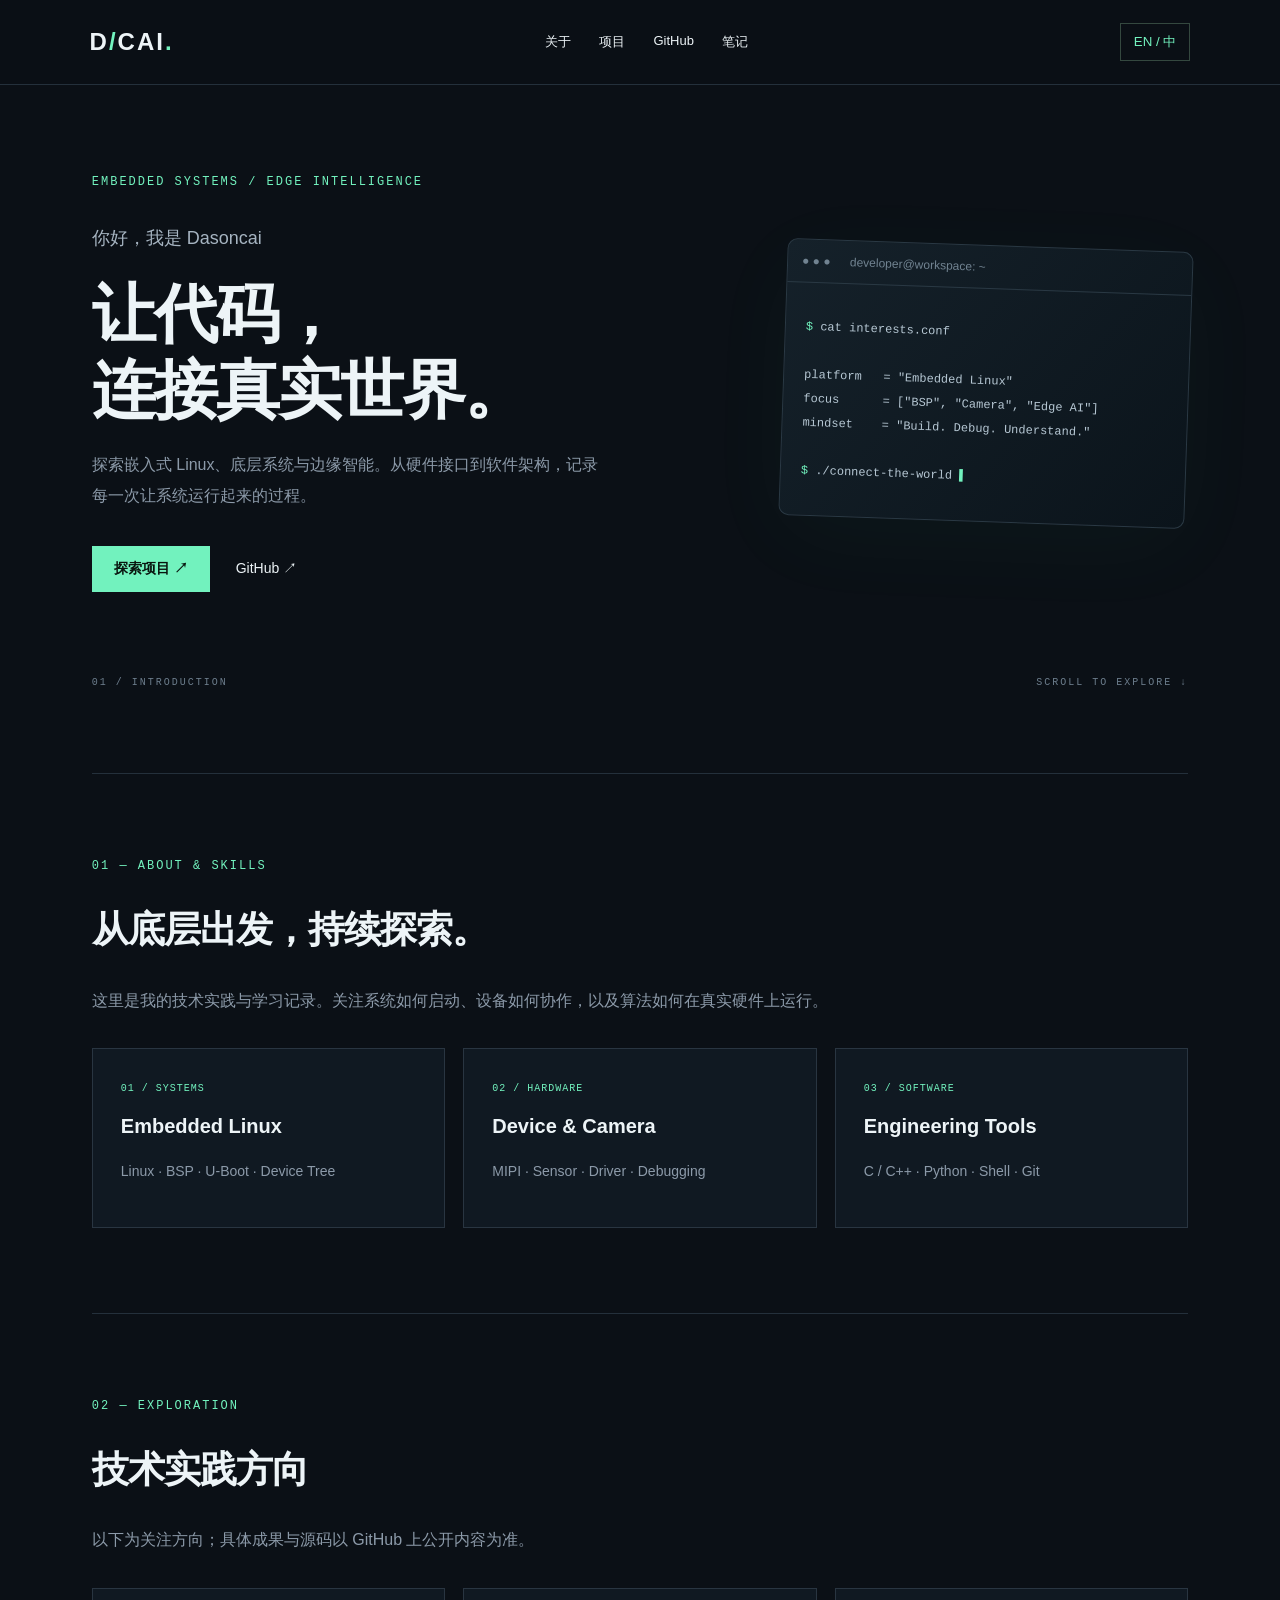
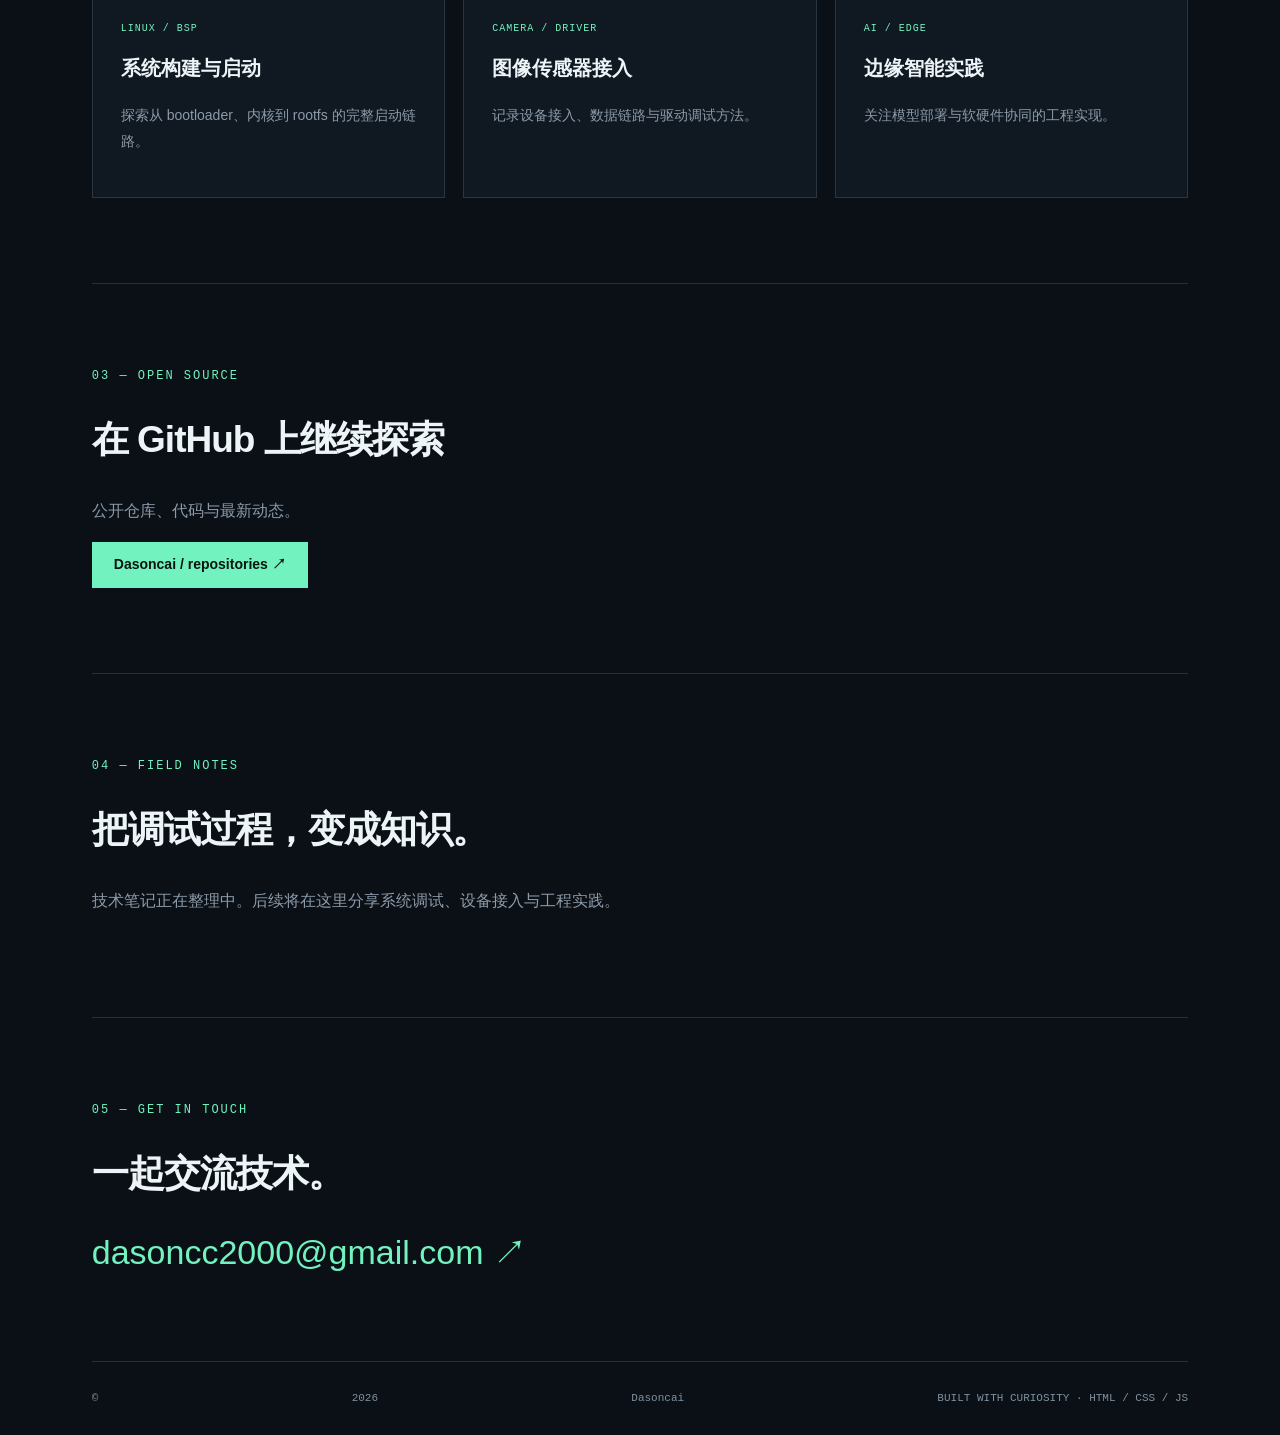
==== index.html @ 63dabaec "Build bilingual dark technical portfolio with Pages workflow" ====
<!doctype html><html lang="zh-CN"><head><meta charset="utf-8"><meta name="viewport" content="width=device-width,initial-scale=1"><meta name="description" content="Dasoncai · Embedded Linux, BSP & Edge AI"><title>Dasoncai · Engineering beyond the screen</title><link rel="stylesheet" href="style.css"></head><body><header><a class="brand" href="#">D<span>/</span>CAI<span class="dot">.</span></a><nav><a href="#about" data-zh="关于" data-en="About">关于</a><a href="#projects" data-zh="项目" data-en="Projects">项目</a><a href="#opensource">GitHub</a><a href="#blog" data-zh="笔记" data-en="Notes">笔记</a></nav><button id="language" aria-label="Switch language">EN / 中</button></header><main><section class="hero"><div class="eyebrow">EMBEDDED SYSTEMS / EDGE INTELLIGENCE</div><p class="hello" data-zh="你好，我是 Dasoncai" data-en="Hello, I’m Dasoncai">你好，我是 Dasoncai</p><h1 data-zh="让代码，<br>连接真实世界。" data-en="Building code.<br>Connecting worlds.">让代码，<br>连接真实世界。</h1><p class="lead" data-zh="探索嵌入式 Linux、底层系统与边缘智能。从硬件接口到软件架构，记录每一次让系统运行起来的过程。" data-en="Exploring embedded Linux, low-level systems and edge intelligence. Documenting the journey from hardware interfaces to working software.">探索嵌入式 Linux、底层系统与边缘智能。从硬件接口到软件架构，记录每一次让系统运行起来的过程。</p><a class="primary" href="#projects" data-zh="探索项目 ↗" data-en="Explore projects ↗">探索项目 ↗</a><a class="secondary" href="https://github.com/Dasoncai">GitHub ↗</a><div class="terminal"><div class="terminalbar">● ● ● <span>developer@workspace: ~</span></div><pre><em>$</em> cat interests.conf

platform   = "Embedded Linux"
focus      = ["BSP", "Camera", "Edge AI"]
mindset    = "Build. Debug. Understand."

<em>$</em> ./connect-the-world <b>▌</b></pre></div><div class="herofoot">01 / INTRODUCTION <span>SCROLL TO EXPLORE ↓</span></div></section><section id="about"><div class="eyebrow">01 — ABOUT & SKILLS</div><h2 data-zh="从底层出发，持续探索。" data-en="Start low-level. Keep exploring.">从底层出发，持续探索。</h2><p data-zh="这里是我的技术实践与学习记录。关注系统如何启动、设备如何协作，以及算法如何在真实硬件上运行。" data-en="A home for technical experiments and learning notes: how systems boot, how devices work together, and how algorithms run on real hardware.">这里是我的技术实践与学习记录。关注系统如何启动、设备如何协作，以及算法如何在真实硬件上运行。</p><div class="grid"><article><small>01 / SYSTEMS</small><h3>Embedded Linux</h3><p>Linux · BSP · U-Boot · Device Tree</p></article><article><small>02 / HARDWARE</small><h3>Device & Camera</h3><p>MIPI · Sensor · Driver · Debugging</p></article><article><small>03 / SOFTWARE</small><h3>Engineering Tools</h3><p>C / C++ · Python · Shell · Git</p></article></div></section><section id="projects"><div class="eyebrow">02 — EXPLORATION</div><h2 data-zh="技术实践方向" data-en="Areas of exploration">技术实践方向</h2><p data-zh="以下为关注方向；具体成果与源码以 GitHub 上公开内容为准。" data-en="These are areas of interest. Published work and source code are available on GitHub.">以下为关注方向；具体成果与源码以 GitHub 上公开内容为准。</p><div class="grid"><article><small>LINUX / BSP</small><h3 data-zh="系统构建与启动" data-en="System build & boot">系统构建与启动</h3><p data-zh="探索从 bootloader、内核到 rootfs 的完整启动链路。" data-en="Exploring the boot chain from bootloader and kernel to rootfs.">探索从 bootloader、内核到 rootfs 的完整启动链路。</p></article><article><small>CAMERA / DRIVER</small><h3 data-zh="图像传感器接入" data-en="Camera bring-up">图像传感器接入</h3><p data-zh="记录设备接入、数据链路与驱动调试方法。" data-en="Investigating device integration, data paths and driver debugging.">记录设备接入、数据链路与驱动调试方法。</p></article><article><small>AI / EDGE</small><h3 data-zh="边缘智能实践" data-en="Intelligence at the edge">边缘智能实践</h3><p data-zh="关注模型部署与软硬件协同的工程实现。" data-en="Exploring model deployment and hardware/software integration.">关注模型部署与软硬件协同的工程实现。</p></article></div></section><section id="opensource"><div class="eyebrow">03 — OPEN SOURCE</div><h2 data-zh="在 GitHub 上继续探索" data-en="Explore on GitHub">在 GitHub 上继续探索</h2><p data-zh="公开仓库、代码与最新动态。" data-en="Public repositories, code and recent activity.">公开仓库、代码与最新动态。</p><a class="primary" href="https://github.com/Dasoncai?tab=repositories">Dasoncai / repositories ↗</a></section><section id="blog"><div class="eyebrow">04 — FIELD NOTES</div><h2 data-zh="把调试过程，变成知识。" data-en="Turn debugging into knowledge.">把调试过程，变成知识。</h2><p data-zh="技术笔记正在整理中。后续将在这里分享系统调试、设备接入与工程实践。" data-en="Technical notes are being prepared. Future posts will cover system debugging, device integration and engineering practice.">技术笔记正在整理中。后续将在这里分享系统调试、设备接入与工程实践。</p></section><section id="contact"><div class="eyebrow">05 — GET IN TOUCH</div><h2 data-zh="一起交流技术。" data-en="Let’s talk engineering.">一起交流技术。</h2><a class="contact" href="mailto:dasoncc2000@gmail.com">dasoncc2000@gmail.com ↗</a></section></main><footer>© <span id="year"></span> Dasoncai <span>BUILT WITH CURIOSITY · HTML / CSS / JS</span></footer><script src="app.js"></script></body></html>
---- style.css ----
:root{color-scheme:dark;--bg:#0b1016;--muted:#8c9aa9;--accent:#72f2be}*{box-sizing:border-box}html{scroll-behavior:smooth;scroll-padding-top:95px}body{margin:0;background:var(--bg);color:#edf4f7;font-family:Inter,"Segoe UI","Microsoft YaHei",sans-serif}a{color:inherit;text-decoration:none}button,a{touch-action:manipulation}a:hover{color:var(--accent)}:focus-visible{outline:2px solid var(--accent);outline-offset:6px}header{position:sticky;top:0;z-index:2;display:flex;align-items:center;justify-content:space-between;padding:23px 7%;background:#0b1016ed;border-bottom:1px solid #24303b}.brand{font-weight:900;font-size:24px;letter-spacing:2px}.brand span{color:var(--accent)}nav{display:flex;gap:28px;font-size:13px}button{background:transparent;color:var(--accent);border:1px solid #34483f;padding:9px 13px;cursor:pointer}main{max-width:1250px;margin:auto;padding:0 6%}section{padding:85px 0;border-bottom:1px solid #24303b}.hero{position:relative;padding-top:90px}.eyebrow{font:12px monospace;letter-spacing:2px;color:var(--accent);margin-bottom:32px}.hello{color:#a6b4c1;font-size:18px}h1{font-size:clamp(42px,5vw,70px);line-height:1.18;letter-spacing:-2px;max-width:650px;margin:22px 0}p{color:var(--muted);line-height:1.9}.lead{max-width:510px;margin-bottom:35px}.primary{display:inline-block;background:var(--accent);color:#09150f;padding:14px 22px;font-size:14px;font-weight:600}.primary:hover{background:#a7ffda;color:#09150f}.secondary{margin-left:26px;font-size:14px}.terminal{position:absolute;right:0;top:160px;width:37%;border:1px solid #2a3944;border-radius:10px;background:linear-gradient(130deg,#15212a,#0b141b);box-shadow:0 20px 90px #4cdb9a0a;transform:rotate(2deg)}.terminalbar{padding:14px;color:#718391;font-size:12px;border-bottom:1px solid #2a3944}.terminalbar span{margin-left:16px}pre{padding:20px;font:12px/2 monospace;color:#b6c7d3;overflow:auto}em{color:var(--accent);font-style:normal}b{color:var(--accent)}.herofoot{display:flex;justify-content:space-between;font:10px monospace;letter-spacing:2px;color:#6d7e8d;margin-top:85px}h2{font-size:clamp(26px,3vw,37px);letter-spacing:-1px}h3{font-size:20px}.grid{display:grid;grid-template-columns:repeat(3,1fr);gap:18px;margin-top:32px}article{padding:28px;border:1px solid #293541;background:#101922;transition:transform .2s,border-color .2s}article:hover{transform:translateY(-4px);border-color:#72f2be}article small{font:10px monospace;color:var(--accent);letter-spacing:1px}article p{font-size:14px}.contact{font-size:clamp(18px,3vw,34px);color:var(--accent)}footer{max-width:1250px;margin:auto;padding:30px 6%;font:11px monospace;color:#7f919f;display:flex;justify-content:space-between}@media(max-width:1000px){.terminal{position:relative;top:auto;right:auto;width:100%;max-width:560px;margin-top:50px;transform:none}.grid{grid-template-columns:1fr}.herofoot{margin-top:40px}}@media(max-width:550px){header{padding:18px 6%;flex-wrap:wrap;gap:18px}nav{order:3;width:100%;justify-content:space-between;gap:12px}section{padding:60px 0}.hero{padding-top:50px}footer{gap:20px;flex-direction:column}.herofoot span{display:none}}@media(prefers-reduced-motion:reduce){html{scroll-behavior:auto}article{transition:none}}
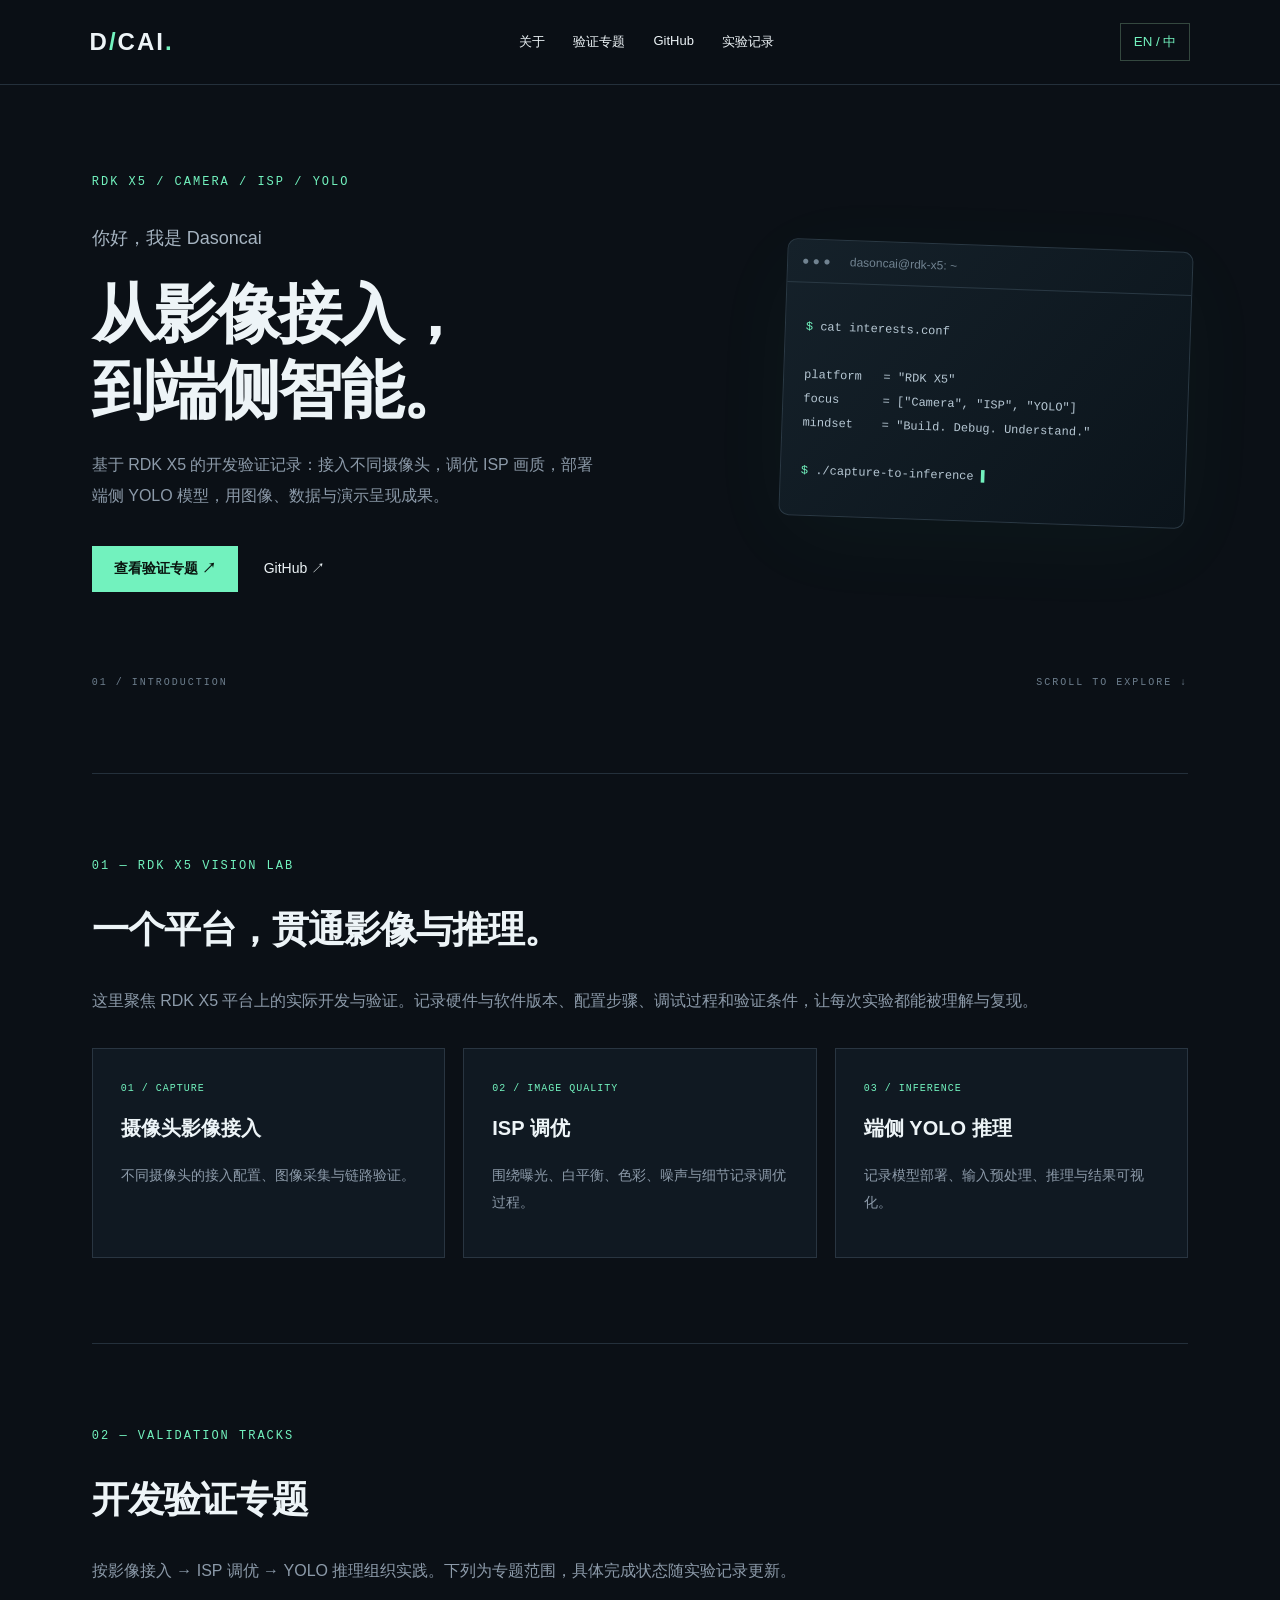
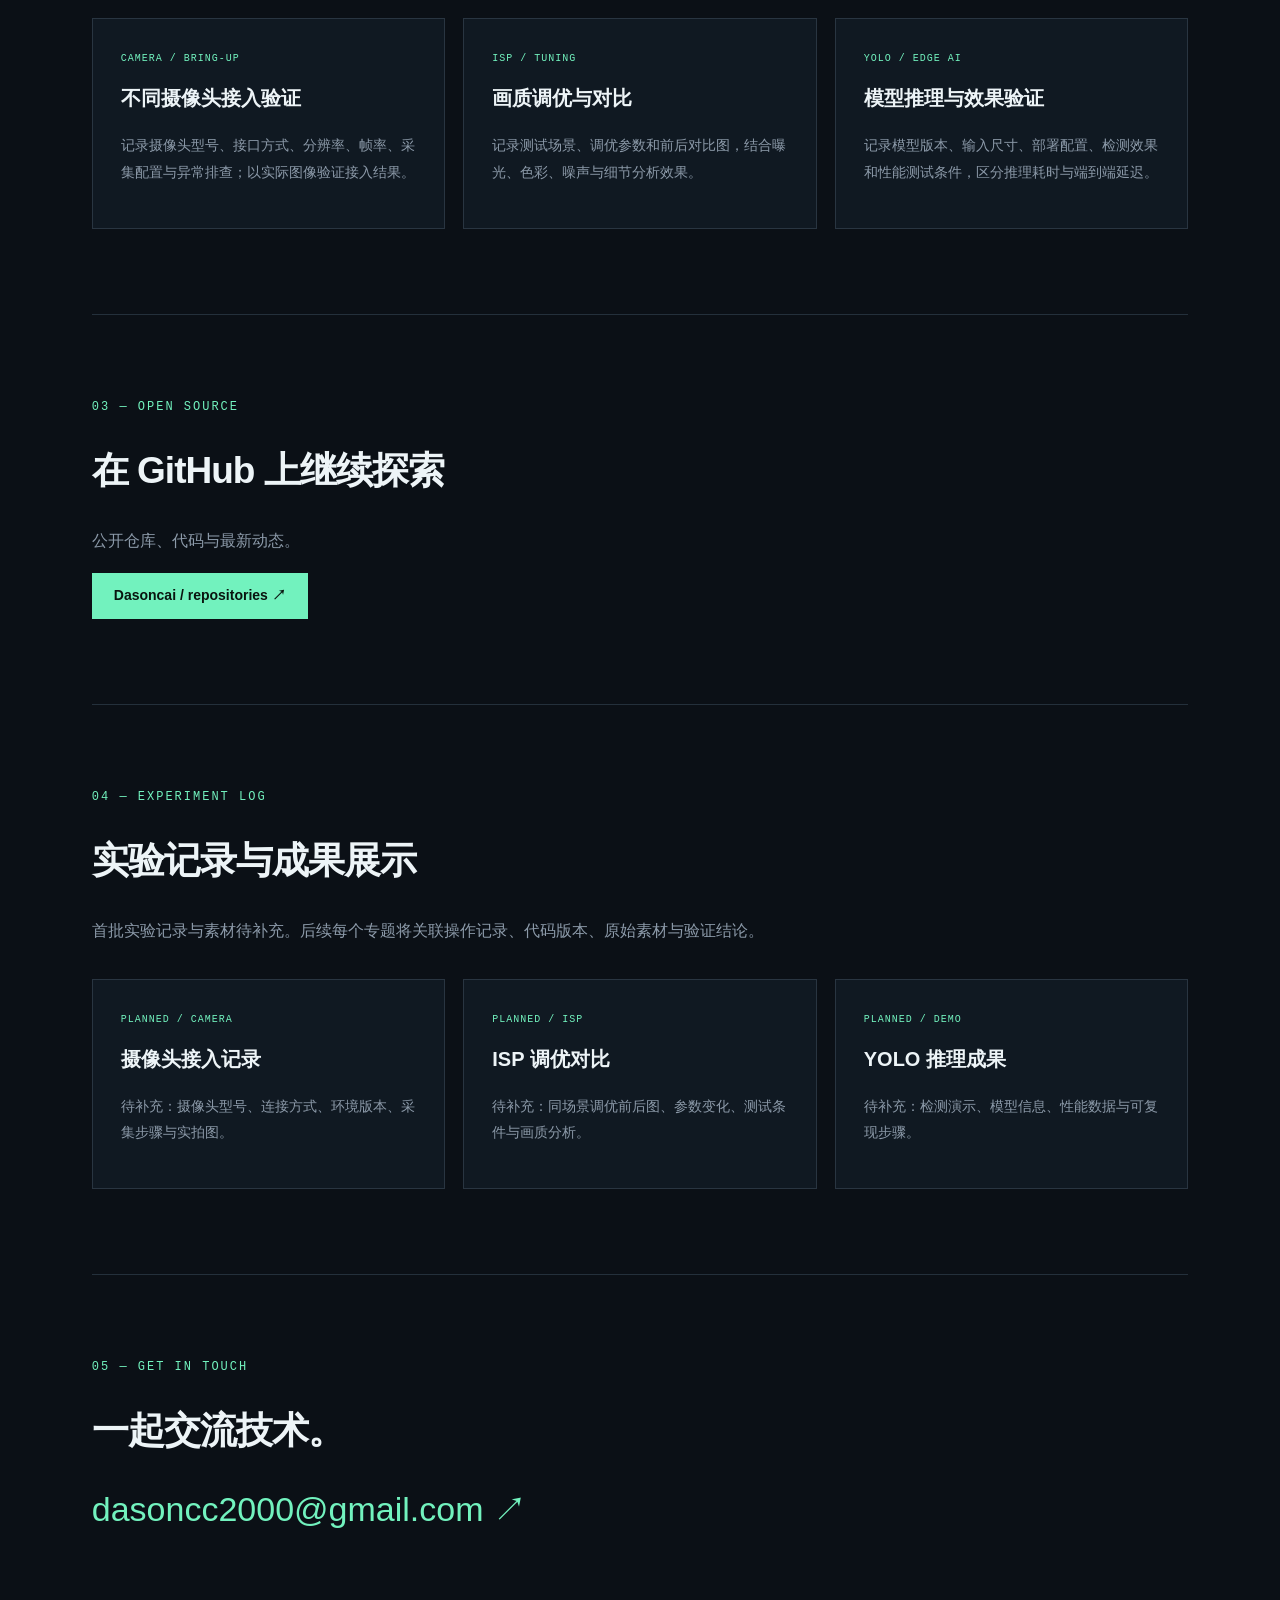
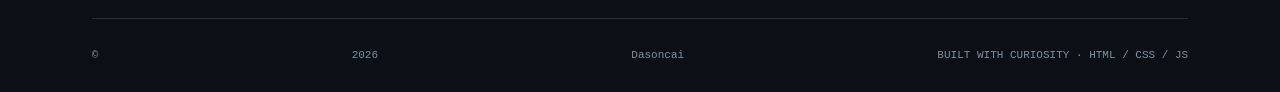
==== commit cc4af8c4: "Focus blog on RDK X5 camera ISP and YOLO validation" ====
--- a/index.html
+++ b/index.html
@@ -1,7 +1,7 @@
-<!doctype html><html lang="zh-CN"><head><meta charset="utf-8"><meta name="viewport" content="width=device-width,initial-scale=1"><meta name="description" content="Dasoncai · Embedded Linux, BSP & Edge AI"><title>Dasoncai · Engineering beyond the screen</title><link rel="stylesheet" href="style.css"></head><body><header><a class="brand" href="#">D<span>/</span>CAI<span class="dot">.</span></a><nav><a href="#about" data-zh="关于" data-en="About">关于</a><a href="#projects" data-zh="项目" data-en="Projects">项目</a><a href="#opensource">GitHub</a><a href="#blog" data-zh="笔记" data-en="Notes">笔记</a></nav><button id="language" aria-label="Switch language">EN / 中</button></header><main><section class="hero"><div class="eyebrow">EMBEDDED SYSTEMS / EDGE INTELLIGENCE</div><p class="hello" data-zh="你好，我是 Dasoncai" data-en="Hello, I’m Dasoncai">你好，我是 Dasoncai</p><h1 data-zh="让代码，<br>连接真实世界。" data-en="Building code.<br>Connecting worlds.">让代码，<br>连接真实世界。</h1><p class="lead" data-zh="探索嵌入式 Linux、底层系统与边缘智能。从硬件接口到软件架构，记录每一次让系统运行起来的过程。" data-en="Exploring embedded Linux, low-level systems and edge intelligence. Documenting the journey from hardware interfaces to working software.">探索嵌入式 Linux、底层系统与边缘智能。从硬件接口到软件架构，记录每一次让系统运行起来的过程。</p><a class="primary" href="#projects" data-zh="探索项目 ↗" data-en="Explore projects ↗">探索项目 ↗</a><a class="secondary" href="https://github.com/Dasoncai">GitHub ↗</a><div class="terminal"><div class="terminalbar">● ● ● <span>developer@workspace: ~</span></div><pre><em>$</em> cat interests.conf
+<!doctype html><html lang="zh-CN"><head><meta charset="utf-8"><meta name="viewport" content="width=device-width,initial-scale=1"><meta name="description" content="RDK X5 开发验证博客：摄像头影像接入、ISP 调优、端侧 YOLO 推理与成果展示。"><title>Dasoncai · RDK X5 Vision Lab</title><link rel="stylesheet" href="style.css"></head><body><header><a class="brand" href="#">D<span>/</span>CAI<span class="dot">.</span></a><nav><a href="#about" data-zh="关于" data-en="About">关于</a><a href="#projects" data-zh="验证专题" data-en="Validation">验证专题</a><a href="#opensource">GitHub</a><a href="#blog" data-zh="实验记录" data-en="Experiments">实验记录</a></nav><button id="language" aria-label="Switch language">EN / 中</button></header><main><section class="hero"><div class="eyebrow">RDK X5 / CAMERA / ISP / YOLO</div><p class="hello" data-zh="你好，我是 Dasoncai" data-en="Hello, I’m Dasoncai">你好，我是 Dasoncai</p><h1  data-zh="从影像接入，&lt;br&gt;到端侧智能。" data-en="From camera input&lt;br&gt;to edge intelligence.">从影像接入，<br>到端侧智能。</h1><p class="lead" data-zh="基于 RDK X5 的开发验证记录：接入不同摄像头，调优 ISP 画质，部署端侧 YOLO 模型，用图像、数据与演示呈现成果。" data-en="Development and validation on RDK X5: camera integration, ISP tuning and on-device YOLO inference, documented through images, measurements and demos.">基于 RDK X5 的开发验证记录：接入不同摄像头，调优 ISP 画质，部署端侧 YOLO 模型，用图像、数据与演示呈现成果。</p><a class="primary" href="#projects" data-zh="查看验证专题 ↗" data-en="Explore validation ↗">查看验证专题 ↗</a><a class="secondary" href="https://github.com/Dasoncai">GitHub ↗</a><div class="terminal"><div class="terminalbar">● ● ● <span>dasoncai@rdk-x5: ~</span></div><pre><em>$</em> cat interests.conf
 
-platform   = "Embedded Linux"
-focus      = ["BSP", "Camera", "Edge AI"]
+platform   = "RDK X5"
+focus      = ["Camera", "ISP", "YOLO"]
 mindset    = "Build. Debug. Understand."
 
-<em>$</em> ./connect-the-world <b>▌</b></pre></div><div class="herofoot">01 / INTRODUCTION <span>SCROLL TO EXPLORE ↓</span></div></section><section id="about"><div class="eyebrow">01 — ABOUT & SKILLS</div><h2 data-zh="从底层出发，持续探索。" data-en="Start low-level. Keep exploring.">从底层出发，持续探索。</h2><p data-zh="这里是我的技术实践与学习记录。关注系统如何启动、设备如何协作，以及算法如何在真实硬件上运行。" data-en="A home for technical experiments and learning notes: how systems boot, how devices work together, and how algorithms run on real hardware.">这里是我的技术实践与学习记录。关注系统如何启动、设备如何协作，以及算法如何在真实硬件上运行。</p><div class="grid"><article><small>01 / SYSTEMS</small><h3>Embedded Linux</h3><p>Linux · BSP · U-Boot · Device Tree</p></article><article><small>02 / HARDWARE</small><h3>Device & Camera</h3><p>MIPI · Sensor · Driver · Debugging</p></article><article><small>03 / SOFTWARE</small><h3>Engineering Tools</h3><p>C / C++ · Python · Shell · Git</p></article></div></section><section id="projects"><div class="eyebrow">02 — EXPLORATION</div><h2 data-zh="技术实践方向" data-en="Areas of exploration">技术实践方向</h2><p data-zh="以下为关注方向；具体成果与源码以 GitHub 上公开内容为准。" data-en="These are areas of interest. Published work and source code are available on GitHub.">以下为关注方向；具体成果与源码以 GitHub 上公开内容为准。</p><div class="grid"><article><small>LINUX / BSP</small><h3 data-zh="系统构建与启动" data-en="System build & boot">系统构建与启动</h3><p data-zh="探索从 bootloader、内核到 rootfs 的完整启动链路。" data-en="Exploring the boot chain from bootloader and kernel to rootfs.">探索从 bootloader、内核到 rootfs 的完整启动链路。</p></article><article><small>CAMERA / DRIVER</small><h3 data-zh="图像传感器接入" data-en="Camera bring-up">图像传感器接入</h3><p data-zh="记录设备接入、数据链路与驱动调试方法。" data-en="Investigating device integration, data paths and driver debugging.">记录设备接入、数据链路与驱动调试方法。</p></article><article><small>AI / EDGE</small><h3 data-zh="边缘智能实践" data-en="Intelligence at the edge">边缘智能实践</h3><p data-zh="关注模型部署与软硬件协同的工程实现。" data-en="Exploring model deployment and hardware/software integration.">关注模型部署与软硬件协同的工程实现。</p></article></div></section><section id="opensource"><div class="eyebrow">03 — OPEN SOURCE</div><h2 data-zh="在 GitHub 上继续探索" data-en="Explore on GitHub">在 GitHub 上继续探索</h2><p data-zh="公开仓库、代码与最新动态。" data-en="Public repositories, code and recent activity.">公开仓库、代码与最新动态。</p><a class="primary" href="https://github.com/Dasoncai?tab=repositories">Dasoncai / repositories ↗</a></section><section id="blog"><div class="eyebrow">04 — FIELD NOTES</div><h2 data-zh="把调试过程，变成知识。" data-en="Turn debugging into knowledge.">把调试过程，变成知识。</h2><p data-zh="技术笔记正在整理中。后续将在这里分享系统调试、设备接入与工程实践。" data-en="Technical notes are being prepared. Future posts will cover system debugging, device integration and engineering practice.">技术笔记正在整理中。后续将在这里分享系统调试、设备接入与工程实践。</p></section><section id="contact"><div class="eyebrow">05 — GET IN TOUCH</div><h2 data-zh="一起交流技术。" data-en="Let’s talk engineering.">一起交流技术。</h2><a class="contact" href="mailto:dasoncc2000@gmail.com">dasoncc2000@gmail.com ↗</a></section></main><footer>© <span id="year"></span> Dasoncai <span>BUILT WITH CURIOSITY · HTML / CSS / JS</span></footer><script src="app.js"></script></body></html>
+<em>$</em> ./capture-to-inference <b>▌</b></pre></div><div class="herofoot">01 / INTRODUCTION <span>SCROLL TO EXPLORE ↓</span></div></section><section id="about"><div class="eyebrow">01 — RDK X5 VISION LAB</div><h2  data-zh="一个平台，贯通影像与推理。" data-en="One platform. From vision to inference.">一个平台，贯通影像与推理。</h2><p  data-zh="这里聚焦 RDK X5 平台上的实际开发与验证。记录硬件与软件版本、配置步骤、调试过程和验证条件，让每次实验都能被理解与复现。" data-en="A technical blog focused on development and validation on RDK X5, recording hardware and software versions, configuration, debugging and test conditions for reproducible experiments.">这里聚焦 RDK X5 平台上的实际开发与验证。记录硬件与软件版本、配置步骤、调试过程和验证条件，让每次实验都能被理解与复现。</p><div class="grid"><article><small>01 / CAPTURE</small><h3  data-zh="摄像头影像接入" data-en="Camera integration">摄像头影像接入</h3><p  data-zh="不同摄像头的接入配置、图像采集与链路验证。" data-en="Camera configuration, image capture and pipeline validation.">不同摄像头的接入配置、图像采集与链路验证。</p></article><article><small>02 / IMAGE QUALITY</small><h3  data-zh="ISP 调优" data-en="ISP tuning">ISP 调优</h3><p  data-zh="围绕曝光、白平衡、色彩、噪声与细节记录调优过程。" data-en="Documenting exposure, white balance, color, noise and detail tuning.">围绕曝光、白平衡、色彩、噪声与细节记录调优过程。</p></article><article><small>03 / INFERENCE</small><h3  data-zh="端侧 YOLO 推理" data-en="On-device YOLO">端侧 YOLO 推理</h3><p  data-zh="记录模型部署、输入预处理、推理与结果可视化。" data-en="Documenting deployment, preprocessing, inference and result visualization.">记录模型部署、输入预处理、推理与结果可视化。</p></article></div></section><section id="projects"><div class="eyebrow">02 — VALIDATION TRACKS</div><h2  data-zh="开发验证专题" data-en="Development &amp; validation tracks">开发验证专题</h2><p  data-zh="按影像接入 → ISP 调优 → YOLO 推理组织实践。下列为专题范围，具体完成状态随实验记录更新。" data-en="Experiments follow camera integration, ISP tuning and YOLO inference. These are topic areas; completion status will be documented in individual experiment notes.">按影像接入 → ISP 调优 → YOLO 推理组织实践。下列为专题范围，具体完成状态随实验记录更新。</p><div class="grid"><article><small>CAMERA / BRING-UP</small><h3  data-zh="不同摄像头接入验证" data-en="Camera bring-up &amp; validation">不同摄像头接入验证</h3><p  data-zh="记录摄像头型号、接口方式、分辨率、帧率、采集配置与异常排查；以实际图像验证接入结果。" data-en="Record camera models, interfaces, resolution, frame rate, capture configuration and troubleshooting, with captured images as evidence.">记录摄像头型号、接口方式、分辨率、帧率、采集配置与异常排查；以实际图像验证接入结果。</p></article><article><small>ISP / TUNING</small><h3  data-zh="画质调优与对比" data-en="Image quality tuning">画质调优与对比</h3><p  data-zh="记录测试场景、调优参数和前后对比图，结合曝光、色彩、噪声与细节分析效果。" data-en="Record test scenes, tuning parameters and before/after images to assess exposure, color, noise and detail.">记录测试场景、调优参数和前后对比图，结合曝光、色彩、噪声与细节分析效果。</p></article><article><small>YOLO / EDGE AI</small><h3  data-zh="模型推理与效果验证" data-en="YOLO deployment &amp; evaluation">模型推理与效果验证</h3><p  data-zh="记录模型版本、输入尺寸、部署配置、检测效果和性能测试条件，区分推理耗时与端到端延迟。" data-en="Record model versions, input sizes, deployment settings, detection results and benchmark conditions; distinguish inference time from end-to-end latency.">记录模型版本、输入尺寸、部署配置、检测效果和性能测试条件，区分推理耗时与端到端延迟。</p></article></div></section><section id="opensource"><div class="eyebrow">03 — OPEN SOURCE</div><h2 data-zh="在 GitHub 上继续探索" data-en="Explore on GitHub">在 GitHub 上继续探索</h2><p data-zh="公开仓库、代码与最新动态。" data-en="Public repositories, code and recent activity.">公开仓库、代码与最新动态。</p><a class="primary" href="https://github.com/Dasoncai?tab=repositories">Dasoncai / repositories ↗</a></section><section id="blog"><div class="eyebrow">04 — EXPERIMENT LOG</div><h2  data-zh="实验记录与成果展示" data-en="Experiment notes &amp; results">实验记录与成果展示</h2><p  data-zh="首批实验记录与素材待补充。后续每个专题将关联操作记录、代码版本、原始素材与验证结论。" data-en="Initial experiment notes and media are pending. Each topic will link to procedures, code revisions, original media and validation conclusions.">首批实验记录与素材待补充。后续每个专题将关联操作记录、代码版本、原始素材与验证结论。</p><div class="grid"><article><small>PLANNED / CAMERA</small><h3  data-zh="摄像头接入记录" data-en="Camera integration notes">摄像头接入记录</h3><p  data-zh="待补充：摄像头型号、连接方式、环境版本、采集步骤与实拍图。" data-en="Pending: camera model, connection, environment versions, capture procedure and sample images.">待补充：摄像头型号、连接方式、环境版本、采集步骤与实拍图。</p></article><article><small>PLANNED / ISP</small><h3  data-zh="ISP 调优对比" data-en="ISP tuning comparisons">ISP 调优对比</h3><p  data-zh="待补充：同场景调优前后图、参数变化、测试条件与画质分析。" data-en="Pending: before/after images of the same scene, parameter changes, test conditions and image quality analysis.">待补充：同场景调优前后图、参数变化、测试条件与画质分析。</p></article><article><small>PLANNED / DEMO</small><h3  data-zh="YOLO 推理成果" data-en="YOLO inference demos">YOLO 推理成果</h3><p  data-zh="待补充：检测演示、模型信息、性能数据与可复现步骤。" data-en="Pending: detection demos, model details, performance measurements and reproduction steps.">待补充：检测演示、模型信息、性能数据与可复现步骤。</p></article></div></section><section id="contact"><div class="eyebrow">05 — GET IN TOUCH</div><h2 data-zh="一起交流技术。" data-en="Let’s talk engineering.">一起交流技术。</h2><a class="contact" href="mailto:dasoncc2000@gmail.com">dasoncc2000@gmail.com ↗</a></section></main><footer>© <span id="year"></span> Dasoncai <span>BUILT WITH CURIOSITY · HTML / CSS / JS</span></footer><script src="app.js"></script></body></html>
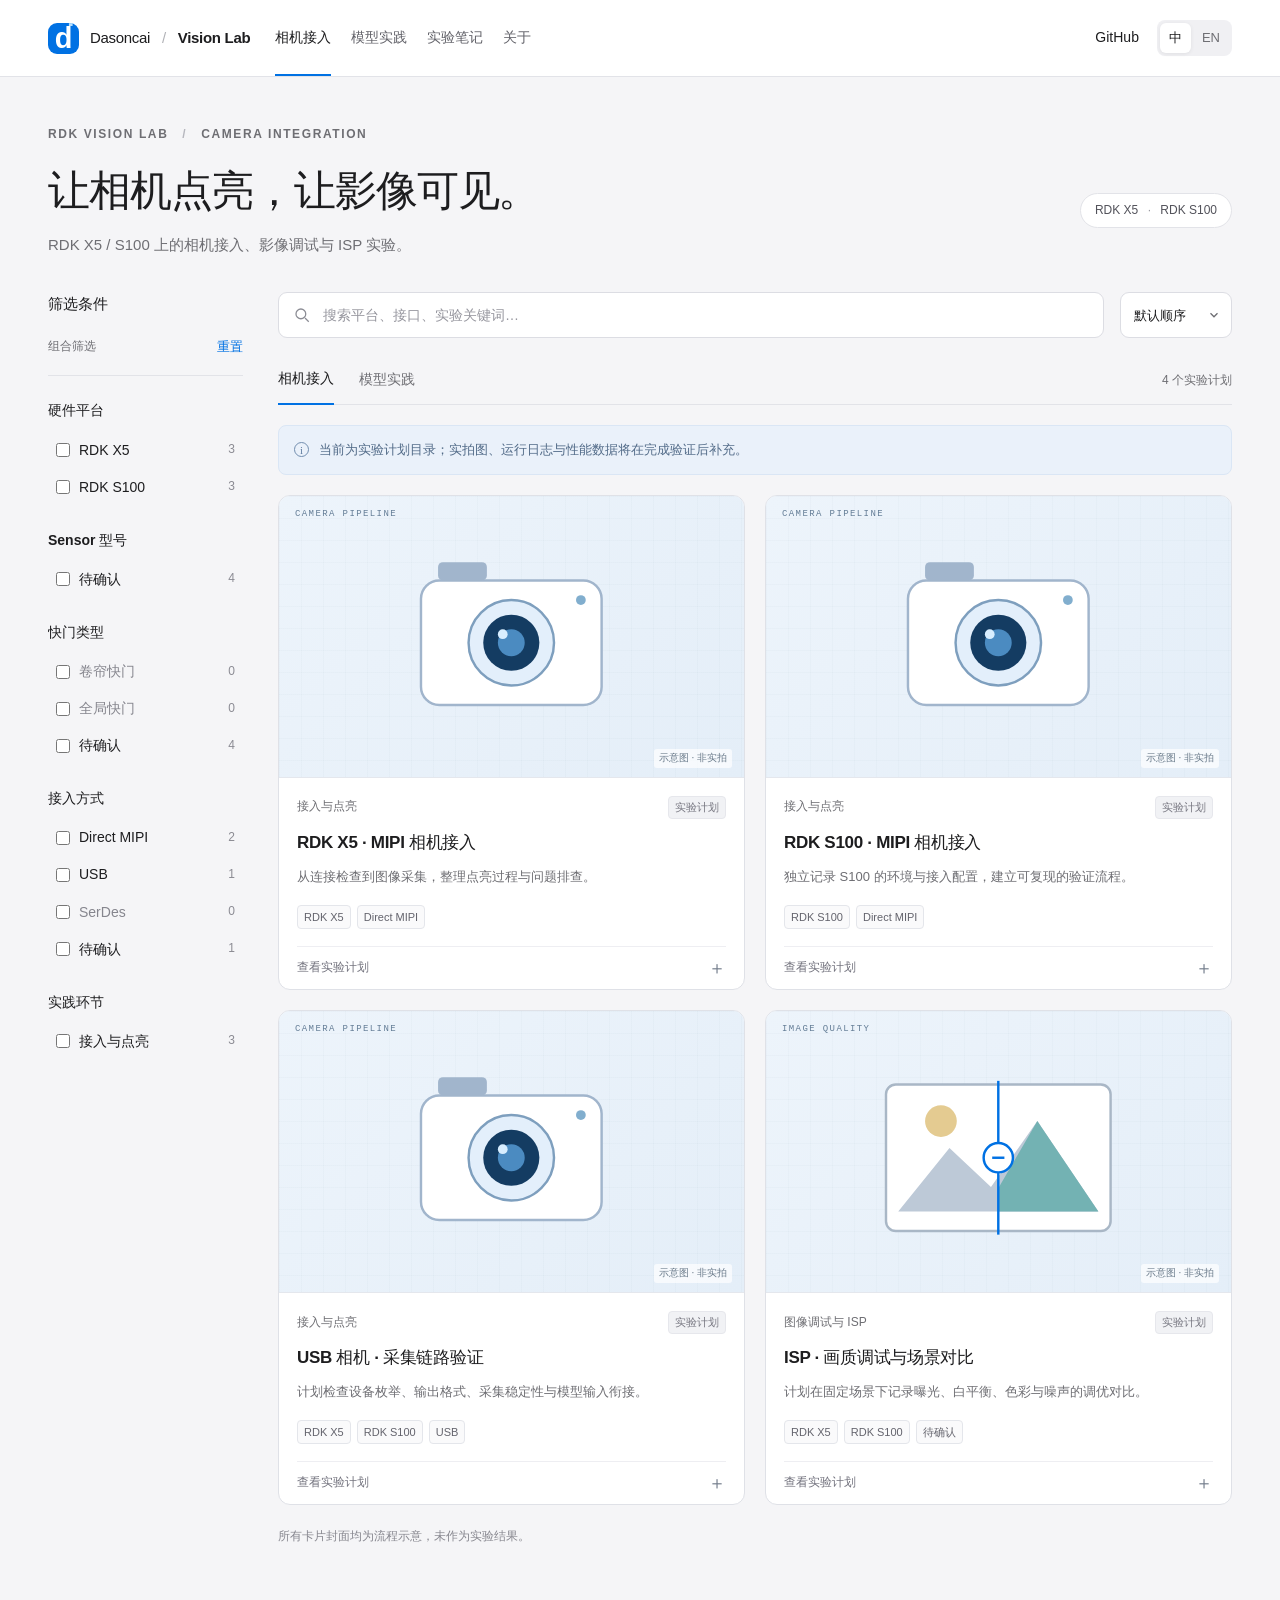
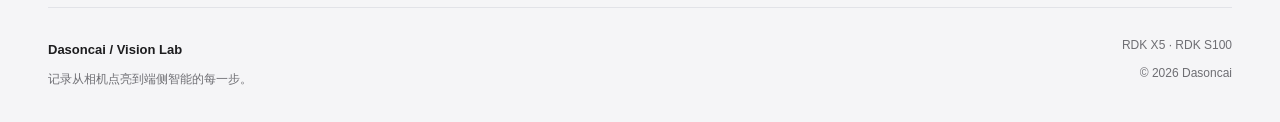
==== commit eb42a395: "Redesign RDK Vision Lab with camera and model experiment catalogs" ====
--- a/index.html
+++ b/index.html
@@ -1,7 +1,6 @@
-<!doctype html><html lang="zh-CN"><head><meta charset="utf-8"><meta name="viewport" content="width=device-width,initial-scale=1"><meta name="description" content="RDK X5 开发验证博客：摄像头影像接入、ISP 调优、端侧 YOLO 推理与成果展示。"><title>Dasoncai · RDK X5 Vision Lab</title><link rel="stylesheet" href="style.css"></head><body><header><a class="brand" href="#">D<span>/</span>CAI<span class="dot">.</span></a><nav><a href="#about" data-zh="关于" data-en="About">关于</a><a href="#projects" data-zh="验证专题" data-en="Validation">验证专题</a><a href="#opensource">GitHub</a><a href="#blog" data-zh="实验记录" data-en="Experiments">实验记录</a></nav><button id="language" aria-label="Switch language">EN / 中</button></header><main><section class="hero"><div class="eyebrow">RDK X5 / CAMERA / ISP / YOLO</div><p class="hello" data-zh="你好，我是 Dasoncai" data-en="Hello, I’m Dasoncai">你好，我是 Dasoncai</p><h1  data-zh="从影像接入，&lt;br&gt;到端侧智能。" data-en="From camera input&lt;br&gt;to edge intelligence.">从影像接入，<br>到端侧智能。</h1><p class="lead" data-zh="基于 RDK X5 的开发验证记录：接入不同摄像头，调优 ISP 画质，部署端侧 YOLO 模型，用图像、数据与演示呈现成果。" data-en="Development and validation on RDK X5: camera integration, ISP tuning and on-device YOLO inference, documented through images, measurements and demos.">基于 RDK X5 的开发验证记录：接入不同摄像头，调优 ISP 画质，部署端侧 YOLO 模型，用图像、数据与演示呈现成果。</p><a class="primary" href="#projects" data-zh="查看验证专题 ↗" data-en="Explore validation ↗">查看验证专题 ↗</a><a class="secondary" href="https://github.com/Dasoncai">GitHub ↗</a><div class="terminal"><div class="terminalbar">● ● ● <span>dasoncai@rdk-x5: ~</span></div><pre><em>$</em> cat interests.conf
-
-platform   = "RDK X5"
-focus      = ["Camera", "ISP", "YOLO"]
-mindset    = "Build. Debug. Understand."
-
-<em>$</em> ./capture-to-inference <b>▌</b></pre></div><div class="herofoot">01 / INTRODUCTION <span>SCROLL TO EXPLORE ↓</span></div></section><section id="about"><div class="eyebrow">01 — RDK X5 VISION LAB</div><h2  data-zh="一个平台，贯通影像与推理。" data-en="One platform. From vision to inference.">一个平台，贯通影像与推理。</h2><p  data-zh="这里聚焦 RDK X5 平台上的实际开发与验证。记录硬件与软件版本、配置步骤、调试过程和验证条件，让每次实验都能被理解与复现。" data-en="A technical blog focused on development and validation on RDK X5, recording hardware and software versions, configuration, debugging and test conditions for reproducible experiments.">这里聚焦 RDK X5 平台上的实际开发与验证。记录硬件与软件版本、配置步骤、调试过程和验证条件，让每次实验都能被理解与复现。</p><div class="grid"><article><small>01 / CAPTURE</small><h3  data-zh="摄像头影像接入" data-en="Camera integration">摄像头影像接入</h3><p  data-zh="不同摄像头的接入配置、图像采集与链路验证。" data-en="Camera configuration, image capture and pipeline validation.">不同摄像头的接入配置、图像采集与链路验证。</p></article><article><small>02 / IMAGE QUALITY</small><h3  data-zh="ISP 调优" data-en="ISP tuning">ISP 调优</h3><p  data-zh="围绕曝光、白平衡、色彩、噪声与细节记录调优过程。" data-en="Documenting exposure, white balance, color, noise and detail tuning.">围绕曝光、白平衡、色彩、噪声与细节记录调优过程。</p></article><article><small>03 / INFERENCE</small><h3  data-zh="端侧 YOLO 推理" data-en="On-device YOLO">端侧 YOLO 推理</h3><p  data-zh="记录模型部署、输入预处理、推理与结果可视化。" data-en="Documenting deployment, preprocessing, inference and result visualization.">记录模型部署、输入预处理、推理与结果可视化。</p></article></div></section><section id="projects"><div class="eyebrow">02 — VALIDATION TRACKS</div><h2  data-zh="开发验证专题" data-en="Development &amp; validation tracks">开发验证专题</h2><p  data-zh="按影像接入 → ISP 调优 → YOLO 推理组织实践。下列为专题范围，具体完成状态随实验记录更新。" data-en="Experiments follow camera integration, ISP tuning and YOLO inference. These are topic areas; completion status will be documented in individual experiment notes.">按影像接入 → ISP 调优 → YOLO 推理组织实践。下列为专题范围，具体完成状态随实验记录更新。</p><div class="grid"><article><small>CAMERA / BRING-UP</small><h3  data-zh="不同摄像头接入验证" data-en="Camera bring-up &amp; validation">不同摄像头接入验证</h3><p  data-zh="记录摄像头型号、接口方式、分辨率、帧率、采集配置与异常排查；以实际图像验证接入结果。" data-en="Record camera models, interfaces, resolution, frame rate, capture configuration and troubleshooting, with captured images as evidence.">记录摄像头型号、接口方式、分辨率、帧率、采集配置与异常排查；以实际图像验证接入结果。</p></article><article><small>ISP / TUNING</small><h3  data-zh="画质调优与对比" data-en="Image quality tuning">画质调优与对比</h3><p  data-zh="记录测试场景、调优参数和前后对比图，结合曝光、色彩、噪声与细节分析效果。" data-en="Record test scenes, tuning parameters and before/after images to assess exposure, color, noise and detail.">记录测试场景、调优参数和前后对比图，结合曝光、色彩、噪声与细节分析效果。</p></article><article><small>YOLO / EDGE AI</small><h3  data-zh="模型推理与效果验证" data-en="YOLO deployment &amp; evaluation">模型推理与效果验证</h3><p  data-zh="记录模型版本、输入尺寸、部署配置、检测效果和性能测试条件，区分推理耗时与端到端延迟。" data-en="Record model versions, input sizes, deployment settings, detection results and benchmark conditions; distinguish inference time from end-to-end latency.">记录模型版本、输入尺寸、部署配置、检测效果和性能测试条件，区分推理耗时与端到端延迟。</p></article></div></section><section id="opensource"><div class="eyebrow">03 — OPEN SOURCE</div><h2 data-zh="在 GitHub 上继续探索" data-en="Explore on GitHub">在 GitHub 上继续探索</h2><p data-zh="公开仓库、代码与最新动态。" data-en="Public repositories, code and recent activity.">公开仓库、代码与最新动态。</p><a class="primary" href="https://github.com/Dasoncai?tab=repositories">Dasoncai / repositories ↗</a></section><section id="blog"><div class="eyebrow">04 — EXPERIMENT LOG</div><h2  data-zh="实验记录与成果展示" data-en="Experiment notes &amp; results">实验记录与成果展示</h2><p  data-zh="首批实验记录与素材待补充。后续每个专题将关联操作记录、代码版本、原始素材与验证结论。" data-en="Initial experiment notes and media are pending. Each topic will link to procedures, code revisions, original media and validation conclusions.">首批实验记录与素材待补充。后续每个专题将关联操作记录、代码版本、原始素材与验证结论。</p><div class="grid"><article><small>PLANNED / CAMERA</small><h3  data-zh="摄像头接入记录" data-en="Camera integration notes">摄像头接入记录</h3><p  data-zh="待补充：摄像头型号、连接方式、环境版本、采集步骤与实拍图。" data-en="Pending: camera model, connection, environment versions, capture procedure and sample images.">待补充：摄像头型号、连接方式、环境版本、采集步骤与实拍图。</p></article><article><small>PLANNED / ISP</small><h3  data-zh="ISP 调优对比" data-en="ISP tuning comparisons">ISP 调优对比</h3><p  data-zh="待补充：同场景调优前后图、参数变化、测试条件与画质分析。" data-en="Pending: before/after images of the same scene, parameter changes, test conditions and image quality analysis.">待补充：同场景调优前后图、参数变化、测试条件与画质分析。</p></article><article><small>PLANNED / DEMO</small><h3  data-zh="YOLO 推理成果" data-en="YOLO inference demos">YOLO 推理成果</h3><p  data-zh="待补充：检测演示、模型信息、性能数据与可复现步骤。" data-en="Pending: detection demos, model details, performance measurements and reproduction steps.">待补充：检测演示、模型信息、性能数据与可复现步骤。</p></article></div></section><section id="contact"><div class="eyebrow">05 — GET IN TOUCH</div><h2 data-zh="一起交流技术。" data-en="Let’s talk engineering.">一起交流技术。</h2><a class="contact" href="mailto:dasoncc2000@gmail.com">dasoncc2000@gmail.com ↗</a></section></main><footer>© <span id="year"></span> Dasoncai <span>BUILT WITH CURIOSITY · HTML / CSS / JS</span></footer><script src="app.js"></script></body></html>
+<!doctype html>
+<html lang="zh-CN"><head><meta charset="utf-8"><meta name="viewport" content="width=device-width,initial-scale=1"><meta name="description" content="Dasoncai RDK Vision Lab：RDK X5 与 RDK S100 相机接入、影像调试、ISP 调优、模型训练与端侧推理实践。"><meta name="theme-color" content="#f5f5f7"><title>RDK Vision Lab · Dasoncai</title><link rel="icon" href="favicon.svg" type="image/svg+xml"><link rel="stylesheet" href="style.css"></head>
+<body><a class="skip" href="#main" data-zh="跳到正文" data-en="Skip to content">跳到正文</a>
+<header class="header"><div class="header-inner"><a class="brand" href="./"><span class="brand-icon" aria-hidden="true">d<span>˙</span></span><span>Dasoncai <span class="brand-divider">/</span> <strong>Vision Lab</strong></span></a><nav aria-label="主导航" data-nav><a href="./#camera" data-view="camera" data-zh="相机接入" data-en="Cameras">相机接入</a><a href="./#models" data-view="models" data-zh="模型实践" data-en="Models">模型实践</a><a href="./#notes" data-view="notes" data-zh="实验笔记" data-en="Notes">实验笔记</a><a href="./#about" data-view="about" data-zh="关于" data-en="About">关于</a></nav><div class="header-actions"><a class="github" href="https://github.com/Dasoncai">GitHub</a><div class="language" role="group" aria-label="Language"><button type="button" data-language="zh" aria-pressed="true">中</button><button type="button" data-language="en" aria-pressed="false">EN</button></div></div></div></header>
+<main id="main" tabindex="-1"><div id="app"></div><noscript><section class="empty"><h1>RDK Vision Lab</h1><p>请启用 JavaScript 查看实验目录与筛选。 Enable JavaScript to browse the experiments.</p><a href="https://github.com/Dasoncai/dasoncai">GitHub</a></section></noscript></main>
+<footer><div><a class="footer-brand" href="./">Dasoncai / Vision Lab</a><p data-zh="记录从相机点亮到端侧智能的每一步。" data-en="Documenting the path from camera bring-up to edge intelligence.">记录从相机点亮到端侧智能的每一步。</p></div><div class="footer-right"><span>RDK X5 · RDK S100</span><span>© <span id="year"></span> Dasoncai</span></div></footer><script type="module" src="app.js"></script></body></html>
--- a/style.css
+++ b/style.css
@@ -1 +1,6 @@
-:root{color-scheme:dark;--bg:#0b1016;--muted:#8c9aa9;--accent:#72f2be}*{box-sizing:border-box}html{scroll-behavior:smooth;scroll-padding-top:95px}body{margin:0;background:var(--bg);color:#edf4f7;font-family:Inter,"Segoe UI","Microsoft YaHei",sans-serif}a{color:inherit;text-decoration:none}button,a{touch-action:manipulation}a:hover{color:var(--accent)}:focus-visible{outline:2px solid var(--accent);outline-offset:6px}header{position:sticky;top:0;z-index:2;display:flex;align-items:center;justify-content:space-between;padding:23px 7%;background:#0b1016ed;border-bottom:1px solid #24303b}.brand{font-weight:900;font-size:24px;letter-spacing:2px}.brand span{color:var(--accent)}nav{display:flex;gap:28px;font-size:13px}button{background:transparent;color:var(--accent);border:1px solid #34483f;padding:9px 13px;cursor:pointer}main{max-width:1250px;margin:auto;padding:0 6%}section{padding:85px 0;border-bottom:1px solid #24303b}.hero{position:relative;padding-top:90px}.eyebrow{font:12px monospace;letter-spacing:2px;color:var(--accent);margin-bottom:32px}.hello{color:#a6b4c1;font-size:18px}h1{font-size:clamp(42px,5vw,70px);line-height:1.18;letter-spacing:-2px;max-width:650px;margin:22px 0}p{color:var(--muted);line-height:1.9}.lead{max-width:510px;margin-bottom:35px}.primary{display:inline-block;background:var(--accent);color:#09150f;padding:14px 22px;font-size:14px;font-weight:600}.primary:hover{background:#a7ffda;color:#09150f}.secondary{margin-left:26px;font-size:14px}.terminal{position:absolute;right:0;top:160px;width:37%;border:1px solid #2a3944;border-radius:10px;background:linear-gradient(130deg,#15212a,#0b141b);box-shadow:0 20px 90px #4cdb9a0a;transform:rotate(2deg)}.terminalbar{padding:14px;color:#718391;font-size:12px;border-bottom:1px solid #2a3944}.terminalbar span{margin-left:16px}pre{padding:20px;font:12px/2 monospace;color:#b6c7d3;overflow:auto}em{color:var(--accent);font-style:normal}b{color:var(--accent)}.herofoot{display:flex;justify-content:space-between;font:10px monospace;letter-spacing:2px;color:#6d7e8d;margin-top:85px}h2{font-size:clamp(26px,3vw,37px);letter-spacing:-1px}h3{font-size:20px}.grid{display:grid;grid-template-columns:repeat(3,1fr);gap:18px;margin-top:32px}article{padding:28px;border:1px solid #293541;background:#101922;transition:transform .2s,border-color .2s}article:hover{transform:translateY(-4px);border-color:#72f2be}article small{font:10px monospace;color:var(--accent);letter-spacing:1px}article p{font-size:14px}.contact{font-size:clamp(18px,3vw,34px);color:var(--accent)}footer{max-width:1250px;margin:auto;padding:30px 6%;font:11px monospace;color:#7f919f;display:flex;justify-content:space-between}@media(max-width:1000px){.terminal{position:relative;top:auto;right:auto;width:100%;max-width:560px;margin-top:50px;transform:none}.grid{grid-template-columns:1fr}.herofoot{margin-top:40px}}@media(max-width:550px){header{padding:18px 6%;flex-wrap:wrap;gap:18px}nav{order:3;width:100%;justify-content:space-between;gap:12px}section{padding:60px 0}.hero{padding-top:50px}footer{gap:20px;flex-direction:column}.herofoot span{display:none}}@media(prefers-reduced-motion:reduce){html{scroll-behavior:auto}article{transition:none}}
+:root{color-scheme:light;--bg:#f5f5f7;--surface:#fff;--ink:#1d1d1f;--muted:#6e6e73;--line:#e2e3e8;--blue:#0071e3;--radius:12px;font-family:-apple-system,BlinkMacSystemFont,"Segoe UI","PingFang SC","Microsoft YaHei",sans-serif;font-synthesis:none}*{box-sizing:border-box}body{margin:0;background:var(--bg);color:var(--ink);font-size:16px;line-height:1.65}a{color:inherit;text-decoration:none}button,input,select{font:inherit;color:inherit}button,a,input,select,summary{touch-action:manipulation}button,select,summary{cursor:pointer}button{border:0;background:none}a:hover{color:var(--blue)}:focus-visible{outline:3px solid #0071e360;outline-offset:4px}button:focus-visible,a:focus-visible{border-radius:5px}h1,h2,h3,p{margin-top:0}h1,h2,h3{line-height:1.35;letter-spacing:-.025em}h1{font-size:clamp(28px,3.3vw,42px);font-weight:650;margin-bottom:14px}h2{font-size:24px;font-weight:650}p{color:var(--muted)}[hidden]{display:none!important}.skip{position:fixed;top:-100px;left:20px;z-index:100;padding:12px 20px;border-radius:8px;background:white}.skip:focus{top:10px}.sr-only{position:absolute;width:1px;height:1px;padding:0;margin:-1px;overflow:hidden;clip:rect(0,0,0,0);white-space:nowrap;border:0}.header{position:sticky;top:0;z-index:40;background:#fffffff2;backdrop-filter:blur(16px);border-bottom:1px solid var(--line)}.header-inner{max-width:1440px;margin:auto;min-height:76px;padding:0 48px;display:flex;align-items:center;gap:40px}.brand{display:flex;align-items:center;gap:11px;white-space:nowrap;font-size:15px;font-weight:500;letter-spacing:-.3px}.brand-icon{display:inline-flex;align-items:center;justify-content:center;position:relative;width:31px;height:31px;background:var(--blue);color:white;border-radius:9px;font-size:29px;font-weight:650;line-height:1}.brand-icon>span{font-size:27px;position:absolute;right:4px;top:-2px;color:#b6e0ff}.brand-divider{margin:0 8px;color:#b1b2b7;font-weight:400}.brand strong{font-weight:600}.header nav{display:flex;gap:26px;align-self:stretch;align-items:center}.header nav a{position:relative;font-size:14px;color:#626269;white-space:nowrap;display:flex;align-items:center;height:100%}.header nav a:hover,.header nav [aria-current]{color:var(--ink)}.header nav [aria-current]:after{content:"";height:2px;position:absolute;bottom:0;left:0;right:0;background:var(--blue)}.header-actions{margin-left:auto;display:flex;align-items:center;gap:24px}.github{font-size:14px}.language{display:flex;gap:2px;padding:3px;border-radius:8px;background:#f0f0f3}.language button{padding:4px 9px;border-radius:6px;font-size:13px;min-height:30px;color:#6e6e73}.language [aria-pressed=true]{background:white;color:var(--ink);box-shadow:0 1px 4px #00000012}main{max-width:1440px;margin:auto;padding:0 48px;min-height:calc(100vh - 250px)}.page-heading{padding:48px 0 34px}.eyebrow{font-size:12px;font-weight:600;letter-spacing:1.6px;color:var(--muted);margin-bottom:18px}.eyebrow>span{margin:0 9px;color:#b6b7be}.heading-line{display:flex;align-items:center;justify-content:space-between;gap:24px}.heading-line p{margin-bottom:0;font-size:15px}.platform-pill{font-size:12px;font-weight:500;background:white;border:1px solid var(--line);border-radius:20px;padding:7px 14px;white-space:nowrap;color:#52525a}.platform-pill>span{margin:0 6px;color:#9b9ba2}.catalog-layout{display:grid;grid-template-columns:220px minmax(0,1fr);gap:42px;margin-bottom:60px}.sidebar{align-self:start;position:sticky;top:100px;max-height:calc(100vh - 125px);overflow:auto;padding-right:5px}.sidebar summary{list-style:none;display:flex;align-items:center;justify-content:space-between;font-size:15px;font-weight:600;padding:0 0 16px;cursor:default}.sidebar summary::-webkit-details-marker{display:none}.chevron{display:none}.sidebar-top{display:flex;justify-content:space-between;align-items:center;padding:0 0 15px;font-size:12px;color:var(--muted);border-bottom:1px solid var(--line)}.text-button{padding:3px 0;color:var(--blue);font-size:13px}.text-button:hover{text-decoration:underline}fieldset{border:0;padding:0;margin:23px 0}legend{font-size:14px;font-weight:600;margin-bottom:9px;padding:0}.filter-option{display:flex;align-items:center;gap:9px;padding:7px 8px;border-radius:6px;font-size:14px;cursor:pointer;min-height:37px}.filter-option:hover{background:#eaeaf0}.filter-option:has(input:checked){color:#0067cc;background:#e4effd}.filter-option input{margin:0;accent-color:var(--blue);width:14px;height:14px;flex-shrink:0}.facet-count{font-size:12px;color:#8b8b93;margin-left:auto;font-variant-numeric:tabular-nums}.zero{color:#86868e}.sidebar-note{font-size:12px;line-height:1.8;padding:17px 4px;border-top:1px solid var(--line);margin:0}.toolbar{display:flex;gap:16px;align-items:center}.search{height:46px;border:1px solid #dcdde3;border-radius:9px;display:flex;align-items:center;gap:10px;background:white;padding:0 14px;flex:1;min-width:0;color:#8b8c94}.search:focus-within{border-color:var(--blue);box-shadow:0 0 0 3px #0071e313}.search svg{flex-shrink:0}.search input{background:none;border:0;outline:none;font-size:14px;min-width:0;width:100%;height:100%}.search input::placeholder{color:#96969e}.sort select{appearance:none;border:1px solid #dcdde3;background:white url("data:image/svg+xml,%3Csvg xmlns='http://www.w3.org/2000/svg' viewBox='0 0 16 16'%3E%3Cpath d='m4 6 4 4 4-4' fill='none' stroke='%236e6e73' stroke-width='1.5'/%3E%3C/svg%3E") no-repeat right 10px center / 14px;height:46px;padding:0 32px 0 13px;border-radius:9px;font-size:13px}.catalog-tabs{display:flex;gap:25px;align-items:center;border-bottom:1px solid var(--line);margin:19px 0 20px;min-height:44px}.catalog-tabs a{font-size:14px;padding:10px 0 13px;margin-bottom:-1px;color:var(--muted)}.catalog-tabs [aria-current]{color:var(--ink);border-bottom:2px solid var(--blue);font-weight:600}.catalog-tabs>span{margin-left:auto;color:var(--muted);font-size:12px}.notice{display:flex;align-items:flex-start;gap:10px;padding:12px 15px;background:#eaf1fa;border:1px solid #dae6f5;border-radius:8px;margin-bottom:20px}.notice p{font-size:13px;line-height:1.8;margin:0;color:#526b88}.notice-icon{margin-top:4px;width:15px;height:15px;border:1px solid #728eaf;border-radius:50%;font-size:11px;text-align:center;line-height:14px;color:#627fa1;flex-shrink:0;font-family:serif}.active-filters{display:flex;gap:8px;flex-wrap:wrap}.active-filters:not(:empty){margin:0 0 18px}.filter-chip{display:inline-flex;align-items:center;gap:12px;font-size:12px;background:#e2edfc;color:#0066c7;padding:5px 9px;border-radius:6px}.filter-chip span{font-size:16px}.card-grid{display:grid;grid-template-columns:repeat(3,minmax(0,1fr));gap:20px}.experiment-card{min-width:0;border:1px solid #dfe1e7;border-radius:var(--radius);overflow:hidden;background:white;transition:border-color .2s,box-shadow .2s}.experiment-card:hover{border-color:#c1c8d3;box-shadow:0 8px 24px #1d1d1f0b}.card-link{display:flex;flex-direction:column;height:100%}.card-link:hover{color:inherit}.visual{position:relative;isolation:isolate;aspect-ratio:1.65;overflow:hidden;display:flex;justify-content:center;align-items:center;border-bottom:1px solid #e4e7ed}.visual.blue{background:linear-gradient(135deg,#edf4fb,#e4eef8)}.visual.purple{background:linear-gradient(135deg,#f3f0f8,#eae4f3)}.visual-grid{position:absolute;inset:0;background-image:linear-gradient(#8298b00b 1px,transparent 1px),linear-gradient(90deg,#8298b00b 1px,transparent 1px);background-size:22px 22px;z-index:-1}.visual svg{width:84%;height:86%;margin-top:14px}.visual-label{position:absolute;left:16px;top:12px;font:9px/1.5 ui-monospace,monospace;letter-spacing:1.4px;color:#647d96}.purple .visual-label{color:#85729c}.illustration{position:absolute;bottom:9px;right:12px;padding:1px 5px;border-radius:3px;font-size:10px;color:#687989;background:#ffffffb0}.card-body{padding:18px 18px 0;display:flex;flex-direction:column;flex:1}.card-topline{display:flex;align-items:center;justify-content:space-between;gap:6px;margin-bottom:11px}.stage-label{font-size:12px;color:var(--muted)}.status{display:inline-block;white-space:nowrap;font-size:11px;line-height:1.6;background:#f1f2f5;border:1px solid #e6e7ec;border-radius:4px;padding:2px 6px;color:#777781}.card-body h3{font-size:17px;font-weight:600;letter-spacing:-.3px;line-height:1.5;margin-bottom:9px}.card-body p{font-size:13px;line-height:1.85;margin-bottom:16px}.tags{display:flex;gap:6px;flex-wrap:wrap}.tags span{font-size:11px;border:1px solid #e4e6eb;padding:2px 6px;border-radius:4px;background:#fafafb;color:#64646d}.card-body .tags{margin-top:auto;margin-bottom:17px}.card-bottom{border-top:1px solid #eeeef2;display:flex;justify-content:space-between;align-items:center;min-height:43px;font-size:12px;color:#72727d}.read-icon{font-size:18px;line-height:1;color:#737d8c}.card-link:hover .card-bottom{color:var(--blue)}.catalog-footnote{font-size:12px;color:#87878f;margin:22px 0 0}.empty{text-align:center;padding:65px 20px}.empty-symbol{font-size:50px;color:#9ba6b7;line-height:1;margin-bottom:18px}.empty h2{font-size:22px}.empty p{font-size:14px}.button,.outline-button{display:inline-flex;align-items:center;justify-content:center;min-height:42px;padding:9px 18px;background:var(--blue);color:white;border-radius:8px;font-size:14px;font-weight:500}.button:hover{color:white;background:#0066cc}.outline-button{border:1px solid var(--line);color:var(--ink);background:white}.outline-button:hover{color:var(--blue);border-color:#adcae9}footer{max-width:1344px;margin:0 auto;padding:28px 0 32px;border-top:1px solid var(--line);display:flex;justify-content:space-between;gap:20px}.footer-brand{font-size:13px;font-weight:600}footer p{font-size:12px;margin:8px 0 0}.footer-right{display:flex;flex-direction:column;align-items:flex-end;gap:8px;font-size:12px;color:var(--muted)}.detail-breadcrumb{display:flex;gap:12px;flex-wrap:wrap;font-size:13px;color:var(--muted);padding:30px 0}.detail-breadcrumb>span:nth-child(2){color:#b6b6bf}.detail-heading{max-width:900px;padding:14px 0 35px}.detail-heading .eyebrow{color:#7c7992;font-size:11px}.detail-heading p{font-size:16px;max-width:760px}.detail-heading .tags span{font-size:12px;padding:4px 9px}.detail-layout{display:grid;grid-template-columns:minmax(0,860px) 220px;gap:70px;justify-content:space-between;padding-bottom:70px}.article-body{min-width:0}.article-body>.visual{border:1px solid var(--line);border-radius:12px;margin-bottom:24px;max-height:360px;aspect-ratio:2.6}.article-body>.visual svg{width:65%;height:85%}.article-body section{margin-top:37px;scroll-margin-top:110px}.article-body h2{font-size:24px;margin-bottom:17px}.article-body p{line-height:1.95}.article-body .notice p{font-size:14px}.facts{display:grid;grid-template-columns:1fr 1fr;border:1px solid var(--line);border-radius:10px;background:white;margin:0;overflow:hidden}.facts>div{padding:18px 22px;border-bottom:1px solid #edeef2}.facts>div:nth-last-child(-n+2){border-bottom:0}.facts dt{font-size:12px;color:var(--muted);margin-bottom:6px}.facts dd{font-size:15px;margin:0}.toc{align-self:start;position:sticky;top:110px;border-left:1px solid var(--line);padding-left:22px;display:flex;flex-direction:column;gap:12px;font-size:13px;color:var(--muted)}.toc>span{color:var(--ink);font-weight:600;margin-bottom:6px}.toc a{line-height:1.6}.toc .toc-back{color:var(--blue);margin-top:15px}.evidence-box{border:1px dashed #cfd4df;padding:22px;border-radius:9px;background:#fafafb}.evidence-box p{font-size:14px;margin:12px 0 0}.related-links{border:1px solid var(--line);border-radius:10px;background:white;overflow:hidden}.related-links a{display:flex;justify-content:space-between;gap:20px;padding:16px 20px;font-size:14px;border-bottom:1px solid var(--line)}.related-links a:last-child{border:0}.related-links small{font-size:12px;color:var(--muted);white-space:nowrap}.notes-list{max-width:1060px;margin-bottom:75px}.note-row{padding:30px 0;border-bottom:1px solid var(--line);display:flex;justify-content:space-between;gap:30px}.note-row h2{font-size:24px;margin:8px 0 12px}.note-row p{margin:0;max-width:650px;font-size:15px}.note-row>div:last-child{display:flex;flex-direction:column;align-items:flex-end;justify-content:center;gap:14px}.about-hero{padding:70px 0 48px;max-width:900px}.about-hero h1{font-size:clamp(32px,4vw,48px);line-height:1.4}.about-hero p{font-size:18px;max-width:800px;line-height:1.9}.about-grid{display:grid;grid-template-columns:1fr 1fr;gap:60px;max-width:1100px;margin-bottom:50px}.about-grid h2{font-size:23px}.about-grid p{line-height:1.9}.contact-panel{display:flex;align-items:center;justify-content:space-between;gap:30px;border:1px solid var(--line);background:white;border-radius:12px;padding:32px}.contact-panel .eyebrow{margin-bottom:14px}.email-link{color:var(--blue);font-size:18px}.independent{font-size:12px;margin:20px 0 60px}
+@media(min-width:1600px){.card-body h3{font-size:18px}}@media(max-width:1350px){.header-inner{gap:25px}.header nav{gap:20px}.header-actions{gap:18px}.catalog-layout{grid-template-columns:200px minmax(0,1fr);gap:30px}.card-grid{grid-template-columns:repeat(2,minmax(0,1fr))}footer{margin-inline:48px}.detail-layout{gap:40px;grid-template-columns:minmax(0,1fr) 190px}}
+@media(max-width:1000px){.header-inner{padding:0 28px;gap:20px}.brand{font-size:14px}.header-actions{gap:12px}.header nav{gap:16px}.github{display:none}main{padding:0 28px}.platform-pill{display:none}.catalog-layout{grid-template-columns:180px minmax(0,1fr);gap:25px}.card-body{padding:15px 14px 0}.card-topline{flex-wrap:wrap}.sort select{max-width:145px}.detail-layout{grid-template-columns:minmax(0,1fr)}.toc{display:none}footer{margin-inline:28px}}
+@media(max-width:760px){.header-inner{flex-wrap:wrap;gap:0;min-height:auto;padding:14px 20px 0}.brand{font-size:14px}.brand-divider{margin:0 4px}.header-actions{margin-left:auto}.header nav{order:3;width:100%;justify-content:space-between;height:47px;margin-top:7px;gap:16px}.header nav a{font-size:13px}.language button{font-size:12px;padding:3px 8px}main{padding:0 20px}.page-heading{padding:32px 0 25px}.page-heading .eyebrow{font-size:10px;letter-spacing:1.2px;margin-bottom:15px}.heading-line p{font-size:14px}.catalog-layout{display:block;margin-bottom:40px}.sidebar{position:static;overflow:visible;max-height:none;padding:0;margin-bottom:18px}.sidebar summary{cursor:pointer;padding:11px 14px;background:white;border:1px solid var(--line);border-radius:8px;font-size:14px}.chevron{display:block;width:8px;height:8px;border-right:1.5px solid #7e7e87;border-bottom:1.5px solid #7e7e87;transform:rotate(45deg);margin-right:4px}.sidebar details[open] .chevron{transform:rotate(225deg)}.filter-content{border:1px solid var(--line);border-radius:8px;padding:16px;background:white;margin-top:8px}.sidebar-top{padding-bottom:10px}#facet-fields{display:grid;grid-template-columns:1fr 1fr;gap:0 20px}fieldset{margin:18px 0 0}.sidebar-note{margin-top:18px;padding-bottom:0}.toolbar{gap:10px}.search{padding:0 10px}.search input{font-size:13px}.sort select{font-size:12px;padding-left:10px;max-width:130px}.catalog-tabs{gap:20px}.catalog-tabs>span{font-size:11px}.notice{padding:10px 12px}.notice p{font-size:12px}.card-grid{gap:15px}.card-body h3{font-size:16px}.card-body p{font-size:13px}.visual-label{left:11px;top:9px;font-size:8px;letter-spacing:.9px}.illustration{font-size:9px;right:7px;bottom:6px}.detail-heading{padding-top:0}.detail-heading h1{font-size:30px}.detail-heading p{font-size:15px}.detail-layout{padding-bottom:40px}.detail-breadcrumb{padding:23px 0}.about-hero{padding:40px 0 25px}.about-hero p{font-size:16px}.about-grid{grid-template-columns:1fr;gap:15px;margin-bottom:30px}.contact-panel{padding:24px;flex-direction:column;align-items:flex-start}.contact-panel h2{font-size:23px}.note-row{gap:20px}.note-row>div:last-child{min-width:115px}.note-row h2{font-size:22px}footer{margin-inline:20px;padding:24px 0;flex-direction:column}.footer-right{align-items:flex-start;flex-direction:row;justify-content:space-between}.related-links a{flex-direction:column;gap:4px}.article-body section{scroll-margin-top:140px}}
+@media(max-width:480px){.brand{font-size:12px;gap:7px}.brand-icon{width:27px;height:27px;font-size:25px}.brand-icon>span{font-size:24px}.language button{padding:2px 7px;min-height:28px}.card-grid{grid-template-columns:1fr}.visual{aspect-ratio:1.9}.visual svg{width:78%;height:92%}.card-body{padding:18px 18px 0}.card-body h3{font-size:19px}.card-body p{font-size:14px}.card-topline{flex-wrap:nowrap}.stage-label{font-size:13px}.status{font-size:12px}.tags span{font-size:12px}.card-bottom{min-height:46px;font-size:13px}.visual-label{font-size:9px;left:16px;top:12px}.illustration{font-size:10px;right:12px;bottom:9px}.sort select{max-width:116px}#facet-fields{gap:0 12px}.filter-option{font-size:13px;padding:7px 4px}.facts{grid-template-columns:1fr}.facts>div:nth-last-child(-n+2){border-bottom:1px solid #edeef2}.facts>div:last-child{border-bottom:0}.note-row{flex-direction:column}.note-row>div:last-child{flex-direction:row;align-items:center;justify-content:space-between}.email-link{font-size:16px}}
+@media(prefers-reduced-motion:reduce){*,*:before,*:after{scroll-behavior:auto!important;transition:none!important;animation:none!important}}
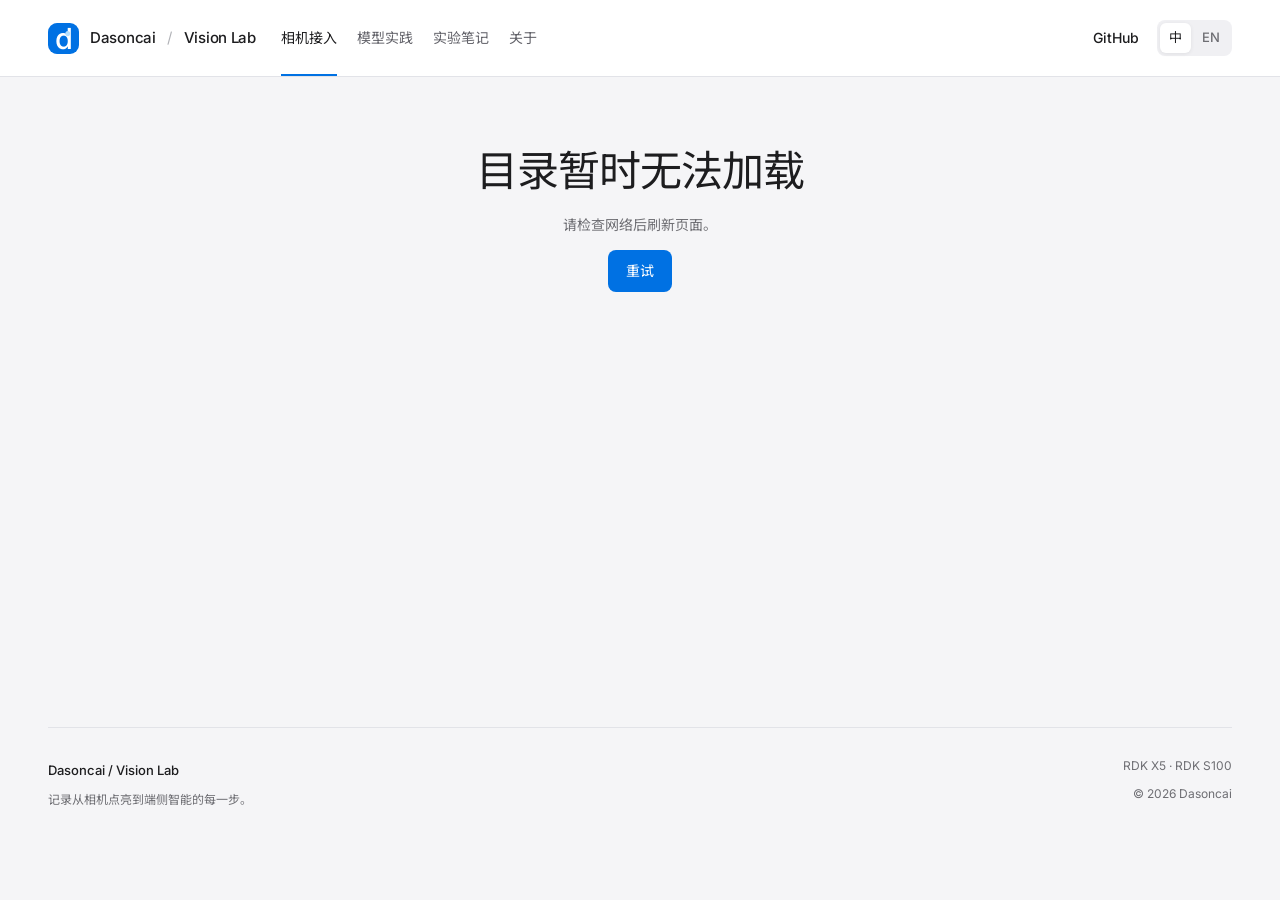
==== commit ab4bbe53: "Simplify catalog filters and self-host Manrope Inter and Noto Sans SC" ====
--- a/index.html
+++ b/index.html
@@ -1,5 +1,5 @@
 <!doctype html>
-<html lang="zh-CN"><head><meta charset="utf-8"><meta name="viewport" content="width=device-width,initial-scale=1"><meta name="description" content="Dasoncai RDK Vision Lab：RDK X5 与 RDK S100 相机接入、影像调试、ISP 调优、模型训练与端侧推理实践。"><meta name="theme-color" content="#f5f5f7"><title>RDK Vision Lab · Dasoncai</title><link rel="icon" href="favicon.svg" type="image/svg+xml"><link rel="stylesheet" href="style.css"></head>
+<html lang="zh-CN"><head><meta charset="utf-8"><meta name="viewport" content="width=device-width,initial-scale=1"><meta name="description" content="Dasoncai RDK Vision Lab：RDK X5 与 RDK S100 相机接入、影像调试、ISP 调优、模型训练与端侧推理实践。"><meta name="theme-color" content="#f5f5f7"><title>RDK Vision Lab · Dasoncai</title><link rel="icon" href="favicon.svg" type="image/svg+xml"><link rel="preload" href="assets/fonts/e3237528af752eed.woff2" as="font" type="font/woff2" crossorigin><link rel="preload" href="assets/fonts/1fe1b385d5455d41.woff2" as="font" type="font/woff2" crossorigin><link rel="stylesheet" href="fonts.css"><link rel="stylesheet" href="style.css"></head>
 <body><a class="skip" href="#main" data-zh="跳到正文" data-en="Skip to content">跳到正文</a>
 <header class="header"><div class="header-inner"><a class="brand" href="./"><span class="brand-icon" aria-hidden="true">d<span>˙</span></span><span>Dasoncai <span class="brand-divider">/</span> <strong>Vision Lab</strong></span></a><nav aria-label="主导航" data-nav><a href="./#camera" data-view="camera" data-zh="相机接入" data-en="Cameras">相机接入</a><a href="./#models" data-view="models" data-zh="模型实践" data-en="Models">模型实践</a><a href="./#notes" data-view="notes" data-zh="实验笔记" data-en="Notes">实验笔记</a><a href="./#about" data-view="about" data-zh="关于" data-en="About">关于</a></nav><div class="header-actions"><a class="github" href="https://github.com/Dasoncai">GitHub</a><div class="language" role="group" aria-label="Language"><button type="button" data-language="zh" aria-pressed="true">中</button><button type="button" data-language="en" aria-pressed="false">EN</button></div></div></div></header>
 <main id="main" tabindex="-1"><div id="app"></div><noscript><section class="empty"><h1>RDK Vision Lab</h1><p>请启用 JavaScript 查看实验目录与筛选。 Enable JavaScript to browse the experiments.</p><a href="https://github.com/Dasoncai/dasoncai">GitHub</a></section></noscript></main>
--- a/fonts.css
+++ b/fonts.css
@@ -0,0 +1,993 @@
+/* Self-hosted Google Fonts. SIL OFL licenses: assets/fonts/*-OFL.txt */
+/* cyrillic-ext */
+@font-face {
+  font-family: 'Inter';
+  font-style: normal;
+  font-weight: 400;
+  font-display: swap;
+  src: url(assets/fonts/95b9ea830580b57e.woff2) format('woff2');
+  unicode-range: U+0460-052F, U+1C80-1C8A, U+20B4, U+2DE0-2DFF, U+A640-A69F, U+FE2E-FE2F;
+}
+/* cyrillic */
+@font-face {
+  font-family: 'Inter';
+  font-style: normal;
+  font-weight: 400;
+  font-display: swap;
+  src: url(assets/fonts/1e8edb2fc100b7f7.woff2) format('woff2');
+  unicode-range: U+0301, U+0400-045F, U+0490-0491, U+04B0-04B1, U+2116;
+}
+/* greek-ext */
+@font-face {
+  font-family: 'Inter';
+  font-style: normal;
+  font-weight: 400;
+  font-display: swap;
+  src: url(assets/fonts/6d0a674525fee3dd.woff2) format('woff2');
+  unicode-range: U+1F00-1FFF;
+}
+/* greek */
+@font-face {
+  font-family: 'Inter';
+  font-style: normal;
+  font-weight: 400;
+  font-display: swap;
+  src: url(assets/fonts/dbc85b0dfbaaa315.woff2) format('woff2');
+  unicode-range: U+0370-0377, U+037A-037F, U+0384-038A, U+038C, U+038E-03A1, U+03A3-03FF;
+}
+/* vietnamese */
+@font-face {
+  font-family: 'Inter';
+  font-style: normal;
+  font-weight: 400;
+  font-display: swap;
+  src: url(assets/fonts/4c2d4a14f23a8ed5.woff2) format('woff2');
+  unicode-range: U+0102-0103, U+0110-0111, U+0128-0129, U+0168-0169, U+01A0-01A1, U+01AF-01B0, U+0300-0301, U+0303-0304, U+0308-0309, U+0323, U+0329, U+1EA0-1EF9, U+20AB;
+}
+/* latin-ext */
+@font-face {
+  font-family: 'Inter';
+  font-style: normal;
+  font-weight: 400;
+  font-display: swap;
+  src: url(assets/fonts/a9d11b3ffe7aa537.woff2) format('woff2');
+  unicode-range: U+0100-02BA, U+02BD-02C5, U+02C7-02CC, U+02CE-02D7, U+02DD-02FF, U+0304, U+0308, U+0329, U+1D00-1DBF, U+1E00-1E9F, U+1EF2-1EFF, U+2020, U+20A0-20AB, U+20AD-20C4, U+2113, U+2C60-2C7F, U+A720-A7FF;
+}
+/* latin */
+@font-face {
+  font-family: 'Inter';
+  font-style: normal;
+  font-weight: 400;
+  font-display: swap;
+  src: url(assets/fonts/e3237528af752eed.woff2) format('woff2');
+  unicode-range: U+0000-00FF, U+0131, U+0152-0153, U+02BB-02BC, U+02C6, U+02DA, U+02DC, U+0304, U+0308, U+0329, U+2000-206F, U+20AC, U+2122, U+2191, U+2193, U+2212, U+2215, U+FEFF, U+FFFD;
+}
+/* cyrillic-ext */
+@font-face {
+  font-family: 'Inter';
+  font-style: normal;
+  font-weight: 500;
+  font-display: swap;
+  src: url(assets/fonts/95b9ea830580b57e.woff2) format('woff2');
+  unicode-range: U+0460-052F, U+1C80-1C8A, U+20B4, U+2DE0-2DFF, U+A640-A69F, U+FE2E-FE2F;
+}
+/* cyrillic */
+@font-face {
+  font-family: 'Inter';
+  font-style: normal;
+  font-weight: 500;
+  font-display: swap;
+  src: url(assets/fonts/1e8edb2fc100b7f7.woff2) format('woff2');
+  unicode-range: U+0301, U+0400-045F, U+0490-0491, U+04B0-04B1, U+2116;
+}
+/* greek-ext */
+@font-face {
+  font-family: 'Inter';
+  font-style: normal;
+  font-weight: 500;
+  font-display: swap;
+  src: url(assets/fonts/6d0a674525fee3dd.woff2) format('woff2');
+  unicode-range: U+1F00-1FFF;
+}
+/* greek */
+@font-face {
+  font-family: 'Inter';
+  font-style: normal;
+  font-weight: 500;
+  font-display: swap;
+  src: url(assets/fonts/dbc85b0dfbaaa315.woff2) format('woff2');
+  unicode-range: U+0370-0377, U+037A-037F, U+0384-038A, U+038C, U+038E-03A1, U+03A3-03FF;
+}
+/* vietnamese */
+@font-face {
+  font-family: 'Inter';
+  font-style: normal;
+  font-weight: 500;
+  font-display: swap;
+  src: url(assets/fonts/4c2d4a14f23a8ed5.woff2) format('woff2');
+  unicode-range: U+0102-0103, U+0110-0111, U+0128-0129, U+0168-0169, U+01A0-01A1, U+01AF-01B0, U+0300-0301, U+0303-0304, U+0308-0309, U+0323, U+0329, U+1EA0-1EF9, U+20AB;
+}
+/* latin-ext */
+@font-face {
+  font-family: 'Inter';
+  font-style: normal;
+  font-weight: 500;
+  font-display: swap;
+  src: url(assets/fonts/a9d11b3ffe7aa537.woff2) format('woff2');
+  unicode-range: U+0100-02BA, U+02BD-02C5, U+02C7-02CC, U+02CE-02D7, U+02DD-02FF, U+0304, U+0308, U+0329, U+1D00-1DBF, U+1E00-1E9F, U+1EF2-1EFF, U+2020, U+20A0-20AB, U+20AD-20C4, U+2113, U+2C60-2C7F, U+A720-A7FF;
+}
+/* latin */
+@font-face {
+  font-family: 'Inter';
+  font-style: normal;
+  font-weight: 500;
+  font-display: swap;
+  src: url(assets/fonts/e3237528af752eed.woff2) format('woff2');
+  unicode-range: U+0000-00FF, U+0131, U+0152-0153, U+02BB-02BC, U+02C6, U+02DA, U+02DC, U+0304, U+0308, U+0329, U+2000-206F, U+20AC, U+2122, U+2191, U+2193, U+2212, U+2215, U+FEFF, U+FFFD;
+}
+/* cyrillic-ext */
+@font-face {
+  font-family: 'Manrope';
+  font-style: normal;
+  font-weight: 600;
+  font-display: swap;
+  src: url(assets/fonts/f344afc98e468b09.woff2) format('woff2');
+  unicode-range: U+0460-052F, U+1C80-1C8A, U+20B4, U+2DE0-2DFF, U+A640-A69F, U+FE2E-FE2F;
+}
+/* cyrillic */
+@font-face {
+  font-family: 'Manrope';
+  font-style: normal;
+  font-weight: 600;
+  font-display: swap;
+  src: url(assets/fonts/d98f3e4d7588b39f.woff2) format('woff2');
+  unicode-range: U+0301, U+0400-045F, U+0490-0491, U+04B0-04B1, U+2116;
+}
+/* greek */
+@font-face {
+  font-family: 'Manrope';
+  font-style: normal;
+  font-weight: 600;
+  font-display: swap;
+  src: url(assets/fonts/34dcd47f0859a3cf.woff2) format('woff2');
+  unicode-range: U+0370-0377, U+037A-037F, U+0384-038A, U+038C, U+038E-03A1, U+03A3-03FF;
+}
+/* vietnamese */
+@font-face {
+  font-family: 'Manrope';
+  font-style: normal;
+  font-weight: 600;
+  font-display: swap;
+  src: url(assets/fonts/ecde247c58148ede.woff2) format('woff2');
+  unicode-range: U+0102-0103, U+0110-0111, U+0128-0129, U+0168-0169, U+01A0-01A1, U+01AF-01B0, U+0300-0301, U+0303-0304, U+0308-0309, U+0323, U+0329, U+1EA0-1EF9, U+20AB;
+}
+/* latin-ext */
+@font-face {
+  font-family: 'Manrope';
+  font-style: normal;
+  font-weight: 600;
+  font-display: swap;
+  src: url(assets/fonts/6b21fccc2b7d6774.woff2) format('woff2');
+  unicode-range: U+0100-02BA, U+02BD-02C5, U+02C7-02CC, U+02CE-02D7, U+02DD-02FF, U+0304, U+0308, U+0329, U+1D00-1DBF, U+1E00-1E9F, U+1EF2-1EFF, U+2020, U+20A0-20AB, U+20AD-20C4, U+2113, U+2C60-2C7F, U+A720-A7FF;
+}
+/* latin */
+@font-face {
+  font-family: 'Manrope';
+  font-style: normal;
+  font-weight: 600;
+  font-display: swap;
+  src: url(assets/fonts/1fe1b385d5455d41.woff2) format('woff2');
+  unicode-range: U+0000-00FF, U+0131, U+0152-0153, U+02BB-02BC, U+02C6, U+02DA, U+02DC, U+0304, U+0308, U+0329, U+2000-206F, U+20AC, U+2122, U+2191, U+2193, U+2212, U+2215, U+FEFF, U+FFFD;
+}
+@font-face {
+  font-family: 'Noto Sans SC';
+  font-style: normal;
+  font-weight: 400;
+  font-display: swap;
+  src: url(assets/fonts/8bdade41602251f8.woff2) format('woff2');
+  unicode-range: U+1f1e9-1f1f5, U+1f1f7-1f1ff, U+1f21a, U+1f232, U+1f234-1f237, U+1f250-1f251, U+1f300, U+1f302-1f308, U+1f30a-1f311, U+1f315, U+1f319-1f320, U+1f324, U+1f327, U+1f32a, U+1f32c-1f32d, U+1f330-1f357, U+1f359-1f37e;
+}
+@font-face {
+  font-family: 'Noto Sans SC';
+  font-style: normal;
+  font-weight: 400;
+  font-display: swap;
+  src: url(assets/fonts/e8c38ffbe278cf4d.woff2) format('woff2');
+  unicode-range: U+fee3, U+fef3, U+ff03-ff04, U+ff07, U+ff0a, U+ff17-ff19, U+ff1c-ff1d, U+ff20-ff3a, U+ff3c, U+ff3e-ff5b, U+ff5d, U+ff61-ff65, U+ff67-ff6a, U+ff6c, U+ff6f-ff78, U+ff7a-ff7d, U+ff80-ff84, U+ff86, U+ff89-ff8e, U+ff92, U+ff97-ff9b, U+ff9d-ff9f, U+ffe0-ffe4, U+ffe6, U+ffe9, U+ffeb, U+ffed, U+fffc, U+1f004, U+1f170-1f171, U+1f192-1f195, U+1f198-1f19a, U+1f1e6-1f1e8;
+}
+@font-face {
+  font-family: 'Noto Sans SC';
+  font-style: normal;
+  font-weight: 400;
+  font-display: swap;
+  src: url(assets/fonts/38b78d0f3e740c89.woff2) format('woff2');
+  unicode-range: U+f0a7, U+f0b2, U+f0b7, U+f0c9, U+f0d8, U+f0da, U+f0dc-f0dd, U+f0e0, U+f0e6, U+f0eb, U+f0fc, U+f101, U+f104-f105, U+f107, U+f10b, U+f11b, U+f14b, U+f18a, U+f193, U+f1d6-f1d7, U+f244, U+f27a, U+f296, U+f2ae, U+f471, U+f4b3, U+f610-f611, U+f880-f881, U+f8ec, U+f8f5, U+f8ff, U+f901, U+f90a, U+f92c-f92d, U+f934, U+f937, U+f941, U+f965, U+f967, U+f969, U+f96b, U+f96f, U+f974, U+f978-f979, U+f97e, U+f981, U+f98a, U+f98e, U+f997, U+f99c, U+f9b2, U+f9b5, U+f9ba, U+f9be, U+f9ca, U+f9d0-f9d1, U+f9dd, U+f9e0-f9e1, U+f9e4, U+f9f7, U+fa00-fa01, U+fa08, U+fa0a, U+fa11, U+fb01-fb02, U+fdfc, U+fe0e, U+fe30-fe31, U+fe33-fe44, U+fe49-fe52, U+fe54-fe57, U+fe59-fe66, U+fe68-fe6b, U+fe8e, U+fe92-fe93, U+feae, U+feb8, U+fecb-fecc, U+fee0;
+}
+@font-face {
+  font-family: 'Noto Sans SC';
+  font-style: normal;
+  font-weight: 400;
+  font-display: swap;
+  src: url(assets/fonts/e56b974fef081247.woff2) format('woff2');
+  unicode-range: U+9f83, U+9f85-9f8d, U+9f90-9f91, U+9f94-9f96, U+9f98, U+9f9b-9f9c, U+9f9e, U+9fa0, U+9fa2, U+9ff0-9fff, U+a001, U+a007, U+a025, U+a046-a047, U+a057, U+a072, U+a078-a079, U+a083, U+a085, U+a100, U+a118, U+a132, U+a134, U+a1f4, U+a242, U+a4a6, U+a4aa, U+a4b0-a4b1, U+a4b3, U+a9c1-a9c2, U+ac00-ac01, U+ac04, U+ac08, U+ac10-ac11, U+ac13-ac16, U+ac19, U+ac1c-ac1d, U+ac24, U+ac70-ac71, U+ac74, U+ac77-ac78, U+ac80-ac81, U+ac83, U+ac8c, U+ac90, U+ac9f-aca0, U+aca8-aca9, U+acac, U+acb0, U+acbd, U+acc1, U+acc4, U+ace0-ace1, U+ace4, U+ace8, U+acf3, U+acf5, U+acfc-acfd, U+ad00, U+ad0c, U+ad11, U+ad1c, U+ad34, U+ad50, U+ad64, U+ad6c, U+ad70, U+ad74, U+ad7f, U+ad81, U+ad8c, U+adc0, U+adc8, U+addc, U+ade0, U+adf8-adf9, U+adfc, U+ae00, U+ae08-ae09, U+ae0b, U+ae30, U+ae34, U+ae38, U+ae40, U+ae4a, U+ae4c, U+ae54, U+ae68, U+aebc, U+aed8, U+af2c-af2d;
+}
+@font-face {
+  font-family: 'Noto Sans SC';
+  font-style: normal;
+  font-weight: 400;
+  font-display: swap;
+  src: url(assets/fonts/fa66a9eaeb0ad4de.woff2) format('woff2');
+  unicode-range: U+9e30-9e33, U+9e35-9e3b, U+9e3e, U+9e40-9e44, U+9e46-9e4e, U+9e51, U+9e53, U+9e55-9e58, U+9e5a-9e5c, U+9e5e-9e63, U+9e66-9e6e, U+9e71, U+9e73, U+9e75, U+9e78-9e79, U+9e7c-9e7e, U+9e82, U+9e86-9e88, U+9e8b-9e8c, U+9e90-9e91, U+9e93, U+9e95, U+9e97, U+9e9d, U+9ea4-9ea5, U+9ea9-9eaa, U+9eb4-9eb5, U+9eb8-9eba, U+9ebc-9ebf, U+9ec3, U+9ec9, U+9ecd, U+9ed0, U+9ed2-9ed3, U+9ed5-9ed6, U+9ed9, U+9edc-9edd, U+9edf-9ee0, U+9ee2, U+9ee5, U+9ee7-9eea, U+9eef, U+9ef1, U+9ef3-9ef4, U+9ef6, U+9ef9, U+9efb-9efc, U+9efe, U+9f0b, U+9f0d, U+9f10, U+9f14, U+9f17, U+9f19, U+9f22, U+9f29, U+9f2c, U+9f2f, U+9f31, U+9f37, U+9f39, U+9f3d-9f3e, U+9f41, U+9f4a-9f4b, U+9f51-9f52, U+9f61-9f63, U+9f66-9f67, U+9f80-9f81;
+}
+@font-face {
+  font-family: 'Noto Sans SC';
+  font-style: normal;
+  font-weight: 400;
+  font-display: swap;
+  src: url(assets/fonts/46a0ff79ce659110.woff2) format('woff2');
+  unicode-range: U+9c82-9c83, U+9c85-9c8c, U+9c8e-9c92, U+9c94-9c9b, U+9c9e-9ca3, U+9ca5-9ca7, U+9ca9, U+9cab, U+9cad-9cae, U+9cb1-9cb7, U+9cb9-9cbd, U+9cbf-9cc0, U+9cc3, U+9cc5-9cc7, U+9cc9-9cd1, U+9cd3-9cda, U+9cdc-9cdd, U+9cdf, U+9ce1-9ce3, U+9ce5, U+9ce9, U+9cee-9cef, U+9cf3-9cf4, U+9cf6, U+9cfc-9cfd, U+9d02, U+9d08-9d09, U+9d12, U+9d1b, U+9d1e, U+9d26, U+9d28, U+9d37, U+9d3b, U+9d3f, U+9d51, U+9d59, U+9d5c-9d5d, U+9d5f-9d61, U+9d6c, U+9d70, U+9d72, U+9d7a, U+9d7e, U+9d84, U+9d89, U+9d8f, U+9d92, U+9daf, U+9db4, U+9db8, U+9dbc, U+9dc4, U+9dc7, U+9dc9, U+9dd7, U+9ddf, U+9df2, U+9df9-9dfa, U+9e0a, U+9e11, U+9e1a, U+9e1e, U+9e20, U+9e22, U+9e28-9e2c, U+9e2e-9e2f;
+}
+@font-face {
+  font-family: 'Noto Sans SC';
+  font-style: normal;
+  font-weight: 400;
+  font-display: swap;
+  src: url(assets/fonts/f419b968d7d331e7.woff2) format('woff2');
+  unicode-range: U+9a80, U+9a83, U+9a85, U+9a88-9a8a, U+9a8d-9a8e, U+9a90, U+9a92-9a93, U+9a95-9a96, U+9a98-9a99, U+9a9b-9aa2, U+9aa5, U+9aa7, U+9aaf-9ab1, U+9ab5-9ab6, U+9ab9-9aba, U+9ac0-9ac4, U+9ac8, U+9acb-9acc, U+9ace-9acf, U+9ad1-9ad2, U+9ad9, U+9adf, U+9ae1, U+9ae3, U+9aea-9aeb, U+9aed-9aef, U+9af4, U+9af9, U+9afb, U+9b03-9b04, U+9b06, U+9b08, U+9b0d, U+9b0f-9b10, U+9b13, U+9b18, U+9b1a, U+9b1f, U+9b22-9b23, U+9b25, U+9b27-9b28, U+9b2a, U+9b2f, U+9b31-9b32, U+9b3b, U+9b43, U+9b46-9b49, U+9b4d-9b4e, U+9b51, U+9b56, U+9b58, U+9b5a, U+9b5c, U+9b5f, U+9b61-9b62, U+9b6f, U+9b77, U+9b80, U+9b88, U+9b8b, U+9b8e, U+9b91, U+9b9f-9ba0, U+9ba8, U+9baa-9bab, U+9bad-9bae, U+9bb0-9bb1, U+9bb8, U+9bc9-9bca, U+9bd3, U+9bd6, U+9bdb, U+9be8, U+9bf0-9bf1, U+9c02, U+9c10, U+9c15, U+9c24, U+9c2d, U+9c32, U+9c39, U+9c3b, U+9c40, U+9c47-9c49, U+9c53, U+9c57, U+9c64, U+9c72, U+9c77-9c78, U+9c7b, U+9c7f-9c80;
+}
+@font-face {
+  font-family: 'Noto Sans SC';
+  font-style: normal;
+  font-weight: 400;
+  font-display: swap;
+  src: url(assets/fonts/270680efe801e22b.woff2) format('woff2');
+  unicode-range: U+98dd, U+98e1-98e2, U+98e7-98ea, U+98ec, U+98ee-98ef, U+98f2, U+98f4, U+98fc-98fe, U+9903, U+9905, U+9908, U+990a, U+990c-990d, U+9913-9914, U+9918, U+991a-991b, U+991e, U+9921, U+9928, U+992c, U+992e, U+9935, U+9938-9939, U+993d-993e, U+9945, U+994b-994c, U+9951-9952, U+9954-9955, U+9957, U+995e, U+9963, U+9966-9969, U+996b-996c, U+996f, U+9974-9975, U+9977-9979, U+997d-997e, U+9980-9981, U+9983-9984, U+9987, U+998a-998b, U+998d-9991, U+9993-9995, U+9997-9998, U+99a5, U+99ab, U+99ad-99ae, U+99b1, U+99b3-99b4, U+99bc, U+99bf, U+99c1, U+99c3-99c6, U+99cc, U+99d0, U+99d2, U+99d5, U+99db, U+99dd, U+99e1, U+99ed, U+99f1, U+99ff, U+9a01, U+9a03-9a04, U+9a0e-9a0f, U+9a11-9a13, U+9a19, U+9a1b, U+9a28, U+9a2b, U+9a30, U+9a32, U+9a37, U+9a40, U+9a45, U+9a4a, U+9a4d-9a4e, U+9a52, U+9a55, U+9a57, U+9a5a-9a5b, U+9a5f, U+9a62, U+9a65, U+9a69, U+9a6b, U+9a6e, U+9a75, U+9a77-9a7a, U+9a7d;
+}
+@font-face {
+  font-family: 'Noto Sans SC';
+  font-style: normal;
+  font-weight: 400;
+  font-display: swap;
+  src: url(assets/fonts/c9904272b56453e1.woff2) format('woff2');
+  unicode-range: U+975b-975c, U+9763, U+9765-9766, U+976c-976d, U+9773, U+9776, U+977a, U+977c, U+9784-9785, U+978e-978f, U+9791-9792, U+9794-9795, U+9798, U+979a, U+979e, U+97a3, U+97a5-97a6, U+97a8, U+97ab-97ac, U+97ae-97af, U+97b2, U+97b4, U+97c6, U+97cb-97cc, U+97d3, U+97d8, U+97dc, U+97e1, U+97ea-97eb, U+97ee, U+97fb, U+97fe-97ff, U+9801-9803, U+9805-9806, U+9808, U+980c, U+9810-9814, U+9817-9818, U+981e, U+9820-9821, U+9824, U+9828, U+982b-982d, U+9830, U+9834, U+9838-9839, U+983c, U+9846, U+984d-984f, U+9851-9852, U+9854-9855, U+9857-9858, U+985a-985b, U+9862-9863, U+9865, U+9867, U+986b, U+986f-9871, U+9877-9878, U+987c, U+9880, U+9883, U+9885, U+9889, U+988b-988f, U+9893-9895, U+9899-989b, U+989e-989f, U+98a1-98a2, U+98a5-98a7, U+98a9, U+98af, U+98b1, U+98b6, U+98ba, U+98be, U+98c3-98c4, U+98c6-98c8, U+98cf-98d6, U+98da-98db;
+}
+@font-face {
+  font-family: 'Noto Sans SC';
+  font-style: normal;
+  font-weight: 400;
+  font-display: swap;
+  src: url(assets/fonts/728f76ca93f039ee.woff2) format('woff2');
+  unicode-range: U+95c4-95ca, U+95cc-95cd, U+95d4-95d6, U+95d8, U+95e1-95e2, U+95e9, U+95f0-95f1, U+95f3, U+95f6, U+95fc, U+95fe-95ff, U+9602-9604, U+9606-960d, U+960f, U+9611-9613, U+9615-9617, U+9619-961b, U+961d, U+9621, U+9628, U+962f, U+963c-963e, U+9641-9642, U+9649, U+9654, U+965b-965f, U+9661, U+9663, U+9665, U+9667-9668, U+966c, U+9670, U+9672-9674, U+9678, U+967a, U+967d, U+9682, U+9685, U+9688, U+968a, U+968d-968e, U+9695, U+9697-9698, U+969e, U+96a0, U+96a3-96a4, U+96a8, U+96aa, U+96b0-96b1, U+96b3-96b4, U+96b7-96b9, U+96bb-96bd, U+96c9, U+96cb, U+96ce, U+96d1-96d2, U+96d6, U+96d9, U+96db-96dc, U+96de, U+96e0, U+96e3, U+96e9, U+96eb, U+96f0-96f2, U+96f9, U+96ff, U+9701-9702, U+9705, U+9708, U+970a, U+970e-970f, U+9711, U+9719, U+9727, U+972a, U+972d, U+9730, U+973d, U+9742, U+9744, U+9748-9749, U+9750-9751, U+975a;
+}
+@font-face {
+  font-family: 'Noto Sans SC';
+  font-style: normal;
+  font-weight: 400;
+  font-display: swap;
+  src: url(assets/fonts/daaf77201b3f7c93.woff2) format('woff2');
+  unicode-range: U+94f5, U+94f7, U+94f9, U+94fb-94fd, U+94ff, U+9503-9504, U+9506-9507, U+9509-950a, U+950d-950f, U+9511-9518, U+951a-9520, U+9522, U+9528-952d, U+9530-953a, U+953c-953f, U+9543-9546, U+9548-9550, U+9552-9555, U+9557-955b, U+955d-9568, U+956a-956d, U+9570-9574, U+9583, U+9586, U+9589, U+958e-958f, U+9591-9592, U+9594, U+9598-9599, U+959e-95a0, U+95a2-95a6, U+95a8-95b2, U+95b4, U+95b8-95c3;
+}
+@font-face {
+  font-family: 'Noto Sans SC';
+  font-style: normal;
+  font-weight: 400;
+  font-display: swap;
+  src: url(assets/fonts/18fa058576c97f0f.woff2) format('woff2');
+  unicode-range: U+941c-942b, U+942d-942e, U+9432-9433, U+9435, U+9438, U+943a, U+943e, U+9444, U+944a, U+9451-9452, U+945a, U+9462-9463, U+9465, U+9470-9487, U+948a-9492, U+9494-9498, U+949a, U+949c-949d, U+94a1, U+94a3-94a4, U+94a8, U+94aa-94ad, U+94af, U+94b2, U+94b4-94ba, U+94bc-94c0, U+94c4, U+94c6-94db, U+94de-94ec, U+94ee-94f1, U+94f3;
+}
+@font-face {
+  font-family: 'Noto Sans SC';
+  font-style: normal;
+  font-weight: 400;
+  font-display: swap;
+  src: url(assets/fonts/fbb760a705a42794.woff2) format('woff2');
+  unicode-range: U+92ec-92ed, U+92f0, U+92f3, U+92f8, U+92fc, U+9304, U+9306, U+9310, U+9312, U+9315, U+9318, U+931a, U+931e, U+9320-9322, U+9324, U+9326-9329, U+932b-932c, U+932f, U+9331-9332, U+9335-9336, U+933e, U+9340-9341, U+934a-9360, U+9362-9363, U+9365-936b, U+936e, U+9375, U+937e, U+9382, U+938a, U+938c, U+938f, U+9393-9394, U+9396-9397, U+939a, U+93a2, U+93a7, U+93ac-93cd, U+93d0-93d1, U+93d6-93d8, U+93de-93df, U+93e1-93e2, U+93e4, U+93f8, U+93fb, U+93fd, U+940e-941a;
+}
+@font-face {
+  font-family: 'Noto Sans SC';
+  font-style: normal;
+  font-weight: 400;
+  font-display: swap;
+  src: url(assets/fonts/49773d11165e2845.woff2) format('woff2');
+  unicode-range: U+9163-9164, U+9169, U+9170, U+9172, U+9174, U+9179-917a, U+917d-917e, U+9182-9183, U+9185, U+918c-918d, U+9190-9191, U+919a, U+919c, U+91a1-91a4, U+91a8, U+91aa-91af, U+91b4-91b5, U+91b8, U+91ba, U+91be, U+91c0-91c1, U+91c6, U+91c8, U+91cb, U+91d0, U+91d2, U+91d7-91d8, U+91dd, U+91e3, U+91e6-91e7, U+91ed, U+91f0, U+91f5, U+91f9, U+9200, U+9205, U+9207-920a, U+920d-920e, U+9210, U+9214-9215, U+921c, U+921e, U+9221, U+9223-9227, U+9229-922a, U+922d, U+9234-9235, U+9237, U+9239-923a, U+923c-9240, U+9244-9246, U+9249, U+924e-924f, U+9251, U+9253, U+9257, U+925b, U+925e, U+9262, U+9264-9266, U+9268, U+926c, U+926f, U+9271, U+927b, U+927e, U+9280, U+9283, U+9285-928a, U+928e, U+9291, U+9293, U+9296, U+9298, U+929c-929d, U+92a8, U+92ab-92ae, U+92b3, U+92b6-92b7, U+92b9, U+92c1, U+92c5-92c6, U+92c8, U+92cc, U+92d0, U+92d2, U+92e4, U+92ea;
+}
+@font-face {
+  font-family: 'Noto Sans SC';
+  font-style: normal;
+  font-weight: 400;
+  font-display: swap;
+  src: url(assets/fonts/3622d38c85b060eb.woff2) format('woff2');
+  unicode-range: U+9004, U+900b, U+9011, U+9015-9016, U+901e, U+9021, U+9026, U+902d, U+902f, U+9031, U+9035-9036, U+9039-903a, U+9041, U+9044-9046, U+904a, U+904f-9052, U+9054-9055, U+9058-9059, U+905b-905e, U+9060-9062, U+9068-9069, U+906f, U+9072, U+9074, U+9076-907a, U+907c-907d, U+9081, U+9083, U+9085, U+9087-908b, U+908f, U+9095, U+9097, U+9099-909b, U+909d, U+90a0-90a1, U+90a8-90a9, U+90ac, U+90b0, U+90b2-90b4, U+90b6, U+90b8, U+90ba, U+90bd-90be, U+90c3-90c5, U+90c7-90c8, U+90cf-90d0, U+90d3, U+90d5, U+90d7, U+90da-90dc, U+90de, U+90e2, U+90e4, U+90e6-90e7, U+90ea-90eb, U+90ef, U+90f4-90f5, U+90f7, U+90fe-9100, U+9104, U+9109, U+910c, U+9112, U+9114-9115, U+9118, U+911c, U+911e, U+9120, U+9122-9123, U+9127, U+912d, U+912f-9132, U+9139-913a, U+9143, U+9146, U+9149-914a, U+914c, U+914e-9150, U+9154, U+9157, U+915a, U+915d-915e, U+9161-9162;
+}
+@font-face {
+  font-family: 'Noto Sans SC';
+  font-style: normal;
+  font-weight: 400;
+  font-display: swap;
+  src: url(assets/fonts/afb3fb129268f1c6.woff2) format('woff2');
+  unicode-range: U+8e41-8e42, U+8e47, U+8e49-8e4b, U+8e50-8e53, U+8e59-8e5a, U+8e5f-8e60, U+8e64, U+8e69, U+8e6c, U+8e70, U+8e74, U+8e76, U+8e7a-8e7c, U+8e7f, U+8e84-8e85, U+8e87, U+8e89, U+8e8b, U+8e8d, U+8e8f-8e90, U+8e94, U+8e99, U+8e9c, U+8e9e, U+8eaa, U+8eac, U+8eb0, U+8eb6, U+8ec0, U+8ec6, U+8eca-8ece, U+8ed2, U+8eda, U+8edf, U+8ee2, U+8eeb, U+8ef8, U+8efb-8efe, U+8f03, U+8f09, U+8f0b, U+8f12-8f15, U+8f1b, U+8f1d, U+8f1f, U+8f29-8f2a, U+8f2f, U+8f36, U+8f38, U+8f3b, U+8f3e-8f3f, U+8f44-8f45, U+8f49, U+8f4d-8f4e, U+8f5f, U+8f6b, U+8f6d, U+8f71-8f73, U+8f75-8f76, U+8f78-8f7a, U+8f7c, U+8f7e, U+8f81-8f82, U+8f84, U+8f87, U+8f8a-8f8b, U+8f8d-8f8f, U+8f94-8f95, U+8f97-8f9a, U+8fa6, U+8fad-8faf, U+8fb2, U+8fb5-8fb7, U+8fba-8fbc, U+8fbf, U+8fc2, U+8fcb, U+8fcd, U+8fd3, U+8fd5, U+8fd7, U+8fda, U+8fe2-8fe5, U+8fe8-8fe9, U+8fee, U+8ff3-8ff4, U+8ff8, U+8ffa;
+}
+@font-face {
+  font-family: 'Noto Sans SC';
+  font-style: normal;
+  font-weight: 400;
+  font-display: swap;
+  src: url(assets/fonts/60a96bfea361a5dc.woff2) format('woff2');
+  unicode-range: U+8cbd, U+8cbf-8cc4, U+8cc7-8cc8, U+8cca, U+8ccd, U+8cd1, U+8cd3, U+8cdb-8cdc, U+8cde, U+8ce0, U+8ce2-8ce4, U+8ce6-8ce8, U+8cea, U+8ced, U+8cf4, U+8cf8, U+8cfa, U+8cfc-8cfd, U+8d04-8d05, U+8d07-8d08, U+8d0a, U+8d0d, U+8d0f, U+8d13-8d14, U+8d16, U+8d1b, U+8d20, U+8d30, U+8d32-8d33, U+8d36, U+8d3b, U+8d3d, U+8d40, U+8d42-8d43, U+8d45-8d46, U+8d48-8d4a, U+8d4d, U+8d51, U+8d53, U+8d55, U+8d59, U+8d5c-8d5d, U+8d5f, U+8d61, U+8d66-8d67, U+8d6a, U+8d6d, U+8d71, U+8d73, U+8d84, U+8d90-8d91, U+8d94-8d95, U+8d99, U+8da8, U+8daf, U+8db1, U+8db5, U+8db8, U+8dba, U+8dbc, U+8dbf, U+8dc2, U+8dc4, U+8dc6, U+8dcb, U+8dce-8dcf, U+8dd6-8dd7, U+8dda-8ddb, U+8dde, U+8de1, U+8de3-8de4, U+8de9, U+8deb-8dec, U+8df0-8df1, U+8df6-8dfd, U+8e05, U+8e07, U+8e09-8e0a, U+8e0c, U+8e0e, U+8e10, U+8e14, U+8e1d-8e1f, U+8e23, U+8e26, U+8e2b-8e31, U+8e34-8e35, U+8e39-8e3a, U+8e3d, U+8e40;
+}
+@font-face {
+  font-family: 'Noto Sans SC';
+  font-style: normal;
+  font-weight: 400;
+  font-display: swap;
+  src: url(assets/fonts/806a6303cef19aac.woff2) format('woff2');
+  unicode-range: U+8b80, U+8b83, U+8b8a, U+8b8c, U+8b90, U+8b93, U+8b99-8b9a, U+8ba0, U+8ba3, U+8ba5-8ba7, U+8baa-8bac, U+8bb4-8bb5, U+8bb7, U+8bb9, U+8bc2-8bc3, U+8bc5, U+8bcb-8bcc, U+8bce-8bd0, U+8bd2-8bd4, U+8bd6, U+8bd8-8bd9, U+8bdc, U+8bdf, U+8be3-8be4, U+8be7-8be9, U+8beb-8bec, U+8bee, U+8bf0, U+8bf2-8bf3, U+8bf6, U+8bf9, U+8bfc-8bfd, U+8bff-8c00, U+8c02, U+8c04, U+8c06-8c07, U+8c0c, U+8c0f, U+8c11-8c12, U+8c14-8c1b, U+8c1d-8c21, U+8c24-8c25, U+8c27, U+8c2a-8c2c, U+8c2e-8c30, U+8c32-8c36, U+8c3f, U+8c47-8c4c, U+8c4e-8c50, U+8c54-8c56, U+8c62, U+8c68, U+8c6c, U+8c73, U+8c78, U+8c7a, U+8c82, U+8c85, U+8c89-8c8a, U+8c8d-8c8e, U+8c90, U+8c93-8c94, U+8c98, U+8c9d-8c9e, U+8ca0-8ca2, U+8ca7-8cac, U+8caf-8cb0, U+8cb3-8cb4, U+8cb6-8cb9, U+8cbb-8cbc;
+}
+@font-face {
+  font-family: 'Noto Sans SC';
+  font-style: normal;
+  font-weight: 400;
+  font-display: swap;
+  src: url(assets/fonts/3a0ae7de60aae097.woff2) format('woff2');
+  unicode-range: U+8a15-8a18, U+8a1a-8a1b, U+8a1d, U+8a1f, U+8a22-8a23, U+8a25, U+8a2b, U+8a2d, U+8a31, U+8a33-8a34, U+8a36-8a38, U+8a3a, U+8a3c, U+8a3e, U+8a40-8a41, U+8a46, U+8a48, U+8a50, U+8a52, U+8a54-8a55, U+8a58, U+8a5b, U+8a5d-8a63, U+8a66, U+8a69-8a6b, U+8a6d-8a6e, U+8a70, U+8a72-8a73, U+8a7a, U+8a85, U+8a87, U+8a8a, U+8a8c-8a8d, U+8a90-8a92, U+8a95, U+8a98, U+8aa0-8aa1, U+8aa3-8aa6, U+8aa8-8aa9, U+8aac-8aae, U+8ab0, U+8ab2, U+8ab8-8ab9, U+8abc, U+8abe-8abf, U+8ac7, U+8acf, U+8ad2, U+8ad6-8ad7, U+8adb-8adc, U+8adf, U+8ae1, U+8ae6-8ae8, U+8aeb, U+8aed-8aee, U+8af1, U+8af3-8af4, U+8af7-8af8, U+8afa, U+8afe, U+8b00-8b02, U+8b07, U+8b0a, U+8b0c, U+8b0e, U+8b10, U+8b17, U+8b19, U+8b1b, U+8b1d, U+8b20-8b21, U+8b26, U+8b28, U+8b2c, U+8b33, U+8b39, U+8b3e-8b3f, U+8b41, U+8b45, U+8b49, U+8b4c, U+8b4f, U+8b57-8b58, U+8b5a, U+8b5c, U+8b5e, U+8b60, U+8b6c, U+8b6f-8b70, U+8b72, U+8b74, U+8b77, U+8b7d;
+}
+@font-face {
+  font-family: 'Noto Sans SC';
+  font-style: normal;
+  font-weight: 400;
+  font-display: swap;
+  src: url(assets/fonts/2ee789a8f1aafcf8.woff2) format('woff2');
+  unicode-range: U+8882, U+8884-8886, U+8888, U+888f, U+8892-8893, U+889b, U+88a2, U+88a4, U+88a6, U+88a8, U+88aa, U+88ae, U+88b1, U+88b4, U+88b7, U+88bc, U+88c0, U+88c6-88c9, U+88ce-88cf, U+88d1-88d3, U+88d8, U+88db-88dd, U+88df, U+88e1-88e3, U+88e5, U+88e8, U+88ec, U+88f0-88f1, U+88f3-88f4, U+88fc-88fe, U+8900, U+8902, U+8906-8907, U+8909-890c, U+8912-8915, U+8918-891b, U+8921, U+8925, U+892b, U+8930, U+8932, U+8934, U+8936, U+893b, U+893d, U+8941, U+894c, U+8955-8956, U+8959, U+895c, U+895e-8960, U+8966, U+896a, U+896c, U+896f-8970, U+8972, U+897b, U+897e, U+8980, U+8983, U+8985, U+8987-8988, U+898c, U+898f, U+8993, U+8997, U+899a, U+89a1, U+89a7, U+89a9-89aa, U+89b2-89b3, U+89b7, U+89c0, U+89c7, U+89ca-89cc, U+89ce-89d1, U+89d6, U+89da, U+89dc, U+89de, U+89e5, U+89e7, U+89eb, U+89ef, U+89f1, U+89f3-89f4, U+89f8, U+89ff, U+8a01-8a03, U+8a07-8a0a, U+8a0e-8a0f, U+8a13;
+}
+@font-face {
+  font-family: 'Noto Sans SC';
+  font-style: normal;
+  font-weight: 400;
+  font-display: swap;
+  src: url(assets/fonts/0cf267db684fe1ad.woff2) format('woff2');
+  unicode-range: U+86f4, U+86f8-86f9, U+86fb, U+86fe, U+8703, U+8706-870a, U+870d, U+8711-8713, U+871a, U+871e, U+8722-8723, U+8725, U+8729, U+872e, U+8731, U+8734, U+8737, U+873a-873b, U+873e-8740, U+8742, U+8747-8748, U+8753, U+8755, U+8757-8758, U+875d, U+875f, U+8762-8766, U+8768, U+876e, U+8770, U+8772, U+8775, U+8778, U+877b-877e, U+8782, U+8785, U+8788, U+878b, U+8793, U+8797, U+879a, U+879e-87a0, U+87a2-87a3, U+87a8, U+87ab-87ad, U+87af, U+87b3, U+87b5, U+87bd, U+87c0, U+87c4, U+87c6, U+87ca-87cb, U+87d1-87d2, U+87db-87dc, U+87de, U+87e0, U+87e5, U+87ea, U+87ec, U+87ee, U+87f2-87f3, U+87fb, U+87fd-87fe, U+8802-8803, U+8805, U+880a-880b, U+880d, U+8813-8816, U+8819, U+881b, U+881f, U+8821, U+8823, U+8831-8832, U+8835-8836, U+8839, U+883b-883c, U+8844, U+8846, U+884a, U+884e, U+8852-8853, U+8855, U+8859, U+885b, U+885d-885e, U+8862, U+8864, U+8869-886a, U+886e-886f, U+8872, U+8879, U+887d-887f;
+}
+@font-face {
+  font-family: 'Noto Sans SC';
+  font-style: normal;
+  font-weight: 400;
+  font-display: swap;
+  src: url(assets/fonts/ee98302ce585c3e8.woff2) format('woff2');
+  unicode-range: U+8548, U+854e, U+8553, U+8556-8557, U+8559, U+855e, U+8561, U+8564-8565, U+8568-856a, U+856d, U+856f-8570, U+8572, U+8576, U+8579-857b, U+8580, U+8585-8586, U+8588, U+858a, U+858f, U+8591, U+8594, U+8599, U+859c, U+85a2, U+85a4, U+85a6, U+85a8-85a9, U+85ab-85ac, U+85ae, U+85b7-85b9, U+85be, U+85c1, U+85c7, U+85cd, U+85d0, U+85d3, U+85d5, U+85dc-85dd, U+85df-85e0, U+85e5-85e6, U+85e8-85ea, U+85f4, U+85f9, U+85fe-85ff, U+8602, U+8605-8607, U+860a-860b, U+8616, U+8618, U+861a, U+8627, U+8629, U+862d, U+8638, U+863c, U+863f, U+864d, U+864f, U+8652-8655, U+865b-865c, U+865f, U+8662, U+8667, U+866c, U+866e, U+8671, U+8675, U+867a-867c, U+867f, U+868b, U+868d, U+8693, U+869c-869d, U+86a1, U+86a3-86a4, U+86a7-86a9, U+86ac, U+86af-86b1, U+86b4-86b6, U+86ba, U+86c0, U+86c4, U+86c6, U+86c9-86ca, U+86cd-86d1, U+86d4, U+86d8, U+86de-86df, U+86e4, U+86e6, U+86e9, U+86ed, U+86ef-86f3;
+}
+@font-face {
+  font-family: 'Noto Sans SC';
+  font-style: normal;
+  font-weight: 400;
+  font-display: swap;
+  src: url(assets/fonts/9c53066a0f425f66.woff2) format('woff2');
+  unicode-range: U+83c5, U+83c8-83c9, U+83cb, U+83d1, U+83d3-83d6, U+83d8, U+83db, U+83dd, U+83df, U+83e1, U+83e5, U+83ea-83eb, U+83f0, U+83f4, U+83f8-83f9, U+83fb, U+83fd, U+83ff, U+8401, U+8406, U+840a-840b, U+840f, U+8411, U+8418, U+841c, U+8420, U+8422-8424, U+8426, U+8429, U+842c, U+8438-8439, U+843b-843c, U+843f, U+8446-8447, U+8449, U+844e, U+8451-8452, U+8456, U+8459-845a, U+845c, U+8462, U+8466, U+846d, U+846f-8470, U+8473, U+8476-8478, U+847a, U+847d, U+8484-8485, U+8487, U+8489, U+848c, U+848e, U+8490, U+8493-8494, U+8497, U+849b, U+849e-849f, U+84a1, U+84a5, U+84a8, U+84af, U+84b4, U+84b9-84bf, U+84c1-84c2, U+84c5-84c7, U+84ca-84cb, U+84cd, U+84d0-84d1, U+84d3, U+84d6, U+84df-84e0, U+84e2-84e3, U+84e5-84e7, U+84ee, U+84f3, U+84f6, U+84fa, U+84fc, U+84ff-8500, U+850c, U+8511, U+8514-8515, U+8517-8518, U+851f, U+8523, U+8525-8526, U+8529, U+852b, U+852d, U+8532, U+8534-8535, U+8538-853a, U+853c, U+8543, U+8545;
+}
+@font-face {
+  font-family: 'Noto Sans SC';
+  font-style: normal;
+  font-weight: 400;
+  font-display: swap;
+  src: url(assets/fonts/dec50d385bac6654.woff2) format('woff2');
+  unicode-range: U+82bc, U+82be, U+82c0-82c2, U+82c4-82c8, U+82ca-82cc, U+82ce, U+82d0, U+82d2-82d3, U+82d5-82d6, U+82d8-82d9, U+82dc-82de, U+82e0-82e4, U+82e7, U+82e9-82eb, U+82ed-82ee, U+82f3-82f4, U+82f7-82f8, U+82fa-8301, U+8306-8308, U+830c-830d, U+830f, U+8311, U+8313-8315, U+8318, U+831a-831b, U+831d, U+8324, U+8327, U+832a, U+832c-832d, U+832f, U+8331-8334, U+833a-833c, U+8340, U+8343-8345, U+8347-8348, U+834a, U+834c, U+834f, U+8351, U+8356, U+8358-835c, U+835e, U+8360, U+8364-8366, U+8368-836a, U+836c-836e, U+8373, U+8378, U+837b-837d, U+837f-8380, U+8382, U+8388, U+838a-838b, U+8392, U+8394, U+8396, U+8398-8399, U+839b-839c, U+83a0, U+83a2-83a3, U+83a8-83aa, U+83ae-83b0, U+83b3-83b4, U+83b6, U+83b8, U+83ba, U+83bc-83bd, U+83bf-83c0, U+83c2;
+}
+@font-face {
+  font-family: 'Noto Sans SC';
+  font-style: normal;
+  font-weight: 400;
+  font-display: swap;
+  src: url(assets/fonts/5e6c9174aa328127.woff2) format('woff2');
+  unicode-range: U+8166-8169, U+816b, U+816d, U+8171, U+8173-8174, U+8178, U+817c-817d, U+8182, U+8188, U+8191, U+8198-819b, U+81a0, U+81a3, U+81a5-81a6, U+81a9, U+81b6, U+81ba-81bb, U+81bd, U+81bf, U+81c1, U+81c3, U+81c6, U+81c9-81ca, U+81cc-81cd, U+81d1, U+81d3-81d4, U+81d8, U+81db-81dc, U+81de-81df, U+81e5, U+81e7-81e9, U+81eb-81ec, U+81ee-81ef, U+81f5, U+81f8, U+81fa, U+81fc, U+81fe, U+8200-8202, U+8204, U+8208-820a, U+820e-8210, U+8216-8218, U+821b-821c, U+8221-8224, U+8226-8228, U+822b, U+822d, U+822f, U+8232-8234, U+8237-8238, U+823a-823b, U+823e, U+8244, U+8249, U+824b, U+824f, U+8259-825a, U+825f, U+8266, U+8268, U+826e, U+8271, U+8276-8279, U+827d, U+827f, U+8283-8284, U+8288-828a, U+828d-8291, U+8293-8294, U+8296-8298, U+829f-82a1, U+82a3-82a4, U+82a7-82ab, U+82ae, U+82b0, U+82b2, U+82b4-82b6;
+}
+@font-face {
+  font-family: 'Noto Sans SC';
+  font-style: normal;
+  font-weight: 400;
+  font-display: swap;
+  src: url(assets/fonts/17a4574744ab7597.woff2) format('woff2');
+  unicode-range: U+8016, U+8018-8019, U+801c, U+801e, U+8026-802a, U+8031, U+8034-8035, U+8037, U+8043, U+804b, U+804d, U+8052, U+8056, U+8059, U+805e, U+8061, U+8068-8069, U+806e-8074, U+8076-8078, U+807c-8080, U+8082, U+8084-8085, U+8088, U+808f, U+8093, U+809c, U+809f, U+80ab, U+80ad-80ae, U+80b1, U+80b6-80b8, U+80bc-80bd, U+80c2, U+80c4, U+80ca, U+80cd, U+80d1, U+80d4, U+80d7, U+80d9-80db, U+80dd, U+80e0, U+80e4-80e5, U+80e7-80ed, U+80ef-80f1, U+80f3-80f4, U+80fc, U+8101, U+8104-8105, U+8107-8108, U+810c-810e, U+8112-8115, U+8117-8119, U+811b-811f, U+8121-8130, U+8132-8134, U+8137, U+8139, U+813f-8140, U+8142, U+8146, U+8148, U+814d-814e, U+8151, U+8153, U+8158-815a, U+815e, U+8160;
+}
+@font-face {
+  font-family: 'Noto Sans SC';
+  font-style: normal;
+  font-weight: 400;
+  font-display: swap;
+  src: url(assets/fonts/69b4d8a42b63b2dc.woff2) format('woff2');
+  unicode-range: U+7ef0-7ef2, U+7ef6, U+7efa-7efb, U+7efe, U+7f01-7f04, U+7f08, U+7f0a-7f12, U+7f17, U+7f19, U+7f1b-7f1c, U+7f1f, U+7f21-7f23, U+7f25-7f28, U+7f2a-7f33, U+7f35-7f37, U+7f3d, U+7f42, U+7f44-7f45, U+7f4c-7f4d, U+7f52, U+7f54, U+7f58-7f59, U+7f5d, U+7f5f-7f61, U+7f63, U+7f65, U+7f68, U+7f70-7f71, U+7f73-7f75, U+7f77, U+7f79, U+7f7d-7f7e, U+7f85-7f86, U+7f88-7f89, U+7f8b-7f8c, U+7f90-7f91, U+7f94-7f96, U+7f98-7f9b, U+7f9d, U+7f9f, U+7fa3, U+7fa7-7fa9, U+7fac-7fb2, U+7fb4, U+7fb6, U+7fb8, U+7fbc, U+7fbf-7fc0, U+7fc3, U+7fca, U+7fcc, U+7fce, U+7fd2, U+7fd5, U+7fd9-7fdb, U+7fdf, U+7fe3, U+7fe5-7fe7, U+7fe9, U+7feb-7fec, U+7fee-7fef, U+7ff1, U+7ff3-7ff4, U+7ff9-7ffa, U+7ffe, U+8004, U+8006, U+800b, U+800e, U+8011-8012, U+8014;
+}
+@font-face {
+  font-family: 'Noto Sans SC';
+  font-style: normal;
+  font-weight: 400;
+  font-display: swap;
+  src: url(assets/fonts/3d0852003cd98302.woff2) format('woff2');
+  unicode-range: U+7dd2, U+7dd4, U+7dd6-7dd8, U+7dda-7de0, U+7de2-7de6, U+7de8-7ded, U+7def, U+7df1-7df5, U+7df7, U+7df9, U+7dfb-7dfc, U+7dfe-7e02, U+7e04, U+7e08-7e0b, U+7e12, U+7e1b, U+7e1e, U+7e20, U+7e22-7e23, U+7e26, U+7e29, U+7e2b, U+7e2e-7e2f, U+7e31, U+7e37, U+7e39-7e3e, U+7e40, U+7e43-7e44, U+7e46-7e47, U+7e4a-7e4b, U+7e4d-7e4e, U+7e51, U+7e54-7e56, U+7e58-7e5b, U+7e5d-7e5e, U+7e61, U+7e66-7e67, U+7e69-7e6b, U+7e6d, U+7e70, U+7e73, U+7e77, U+7e79, U+7e7b-7e7d, U+7e81-7e82, U+7e8c-7e8d, U+7e8f, U+7e92-7e94, U+7e96, U+7e98, U+7e9a-7e9c, U+7e9e-7e9f, U+7ea1, U+7ea3, U+7ea5, U+7ea8-7ea9, U+7eab, U+7ead-7eae, U+7eb0, U+7ebb, U+7ebe, U+7ec0-7ec2, U+7ec9, U+7ecb-7ecc, U+7ed0, U+7ed4, U+7ed7, U+7edb, U+7ee0-7ee2, U+7ee5-7ee6, U+7ee8, U+7eeb;
+}
+@font-face {
+  font-family: 'Noto Sans SC';
+  font-style: normal;
+  font-weight: 400;
+  font-display: swap;
+  src: url(assets/fonts/61fb016200e2c279.woff2) format('woff2');
+  unicode-range: U+7ce8, U+7cec, U+7cf0, U+7cf5-7cf9, U+7cfc, U+7cfe, U+7d00, U+7d04-7d0b, U+7d0d, U+7d10-7d14, U+7d17-7d19, U+7d1b-7d1f, U+7d21, U+7d24-7d26, U+7d28-7d2a, U+7d2c-7d2e, U+7d30-7d31, U+7d33, U+7d35-7d36, U+7d38-7d3a, U+7d40, U+7d42-7d44, U+7d46, U+7d4b-7d4c, U+7d4f, U+7d51, U+7d54-7d56, U+7d58, U+7d5b-7d5c, U+7d5e, U+7d61-7d63, U+7d66, U+7d68, U+7d6a-7d6c, U+7d6f, U+7d71-7d73, U+7d75-7d77, U+7d79-7d7a, U+7d7e, U+7d81, U+7d84-7d8b, U+7d8d, U+7d8f, U+7d91, U+7d94, U+7d96, U+7d98-7d9a, U+7d9c-7da0, U+7da2, U+7da6, U+7daa-7db1, U+7db4-7db8, U+7dba-7dbf, U+7dc1, U+7dc4, U+7dc7-7dc8, U+7dca-7dcd, U+7dcf, U+7dd1;
+}
+@font-face {
+  font-family: 'Noto Sans SC';
+  font-style: normal;
+  font-weight: 400;
+  font-display: swap;
+  src: url(assets/fonts/dd72fde4a0897e4f.woff2) format('woff2');
+  unicode-range: U+7bd3-7bd4, U+7bd9-7bda, U+7bdd, U+7be0-7be1, U+7be4-7be6, U+7be9-7bea, U+7bef, U+7bf4, U+7bf6, U+7bfc, U+7bfe, U+7c01, U+7c03, U+7c07-7c08, U+7c0a-7c0d, U+7c0f, U+7c11, U+7c15-7c16, U+7c19, U+7c1e-7c21, U+7c23-7c24, U+7c26, U+7c28-7c33, U+7c35, U+7c37-7c3b, U+7c3d-7c3e, U+7c40-7c41, U+7c43, U+7c47-7c48, U+7c4c, U+7c50, U+7c53-7c54, U+7c59, U+7c5f-7c60, U+7c63-7c65, U+7c6c, U+7c6e, U+7c72, U+7c74, U+7c79-7c7a, U+7c7c, U+7c81-7c82, U+7c84-7c85, U+7c88, U+7c8a-7c91, U+7c93-7c96, U+7c99, U+7c9b-7c9e, U+7ca0-7ca2, U+7ca6-7ca9, U+7cac, U+7caf-7cb3, U+7cb5-7cb7, U+7cba-7cbd, U+7cbf-7cc2, U+7cc5, U+7cc7-7cc9, U+7ccc-7ccd, U+7cd7, U+7cdc, U+7cde, U+7ce0, U+7ce4-7ce5, U+7ce7;
+}
+@font-face {
+  font-family: 'Noto Sans SC';
+  font-style: normal;
+  font-weight: 400;
+  font-display: swap;
+  src: url(assets/fonts/7038f098a9508305.woff2) format('woff2');
+  unicode-range: U+7ae6, U+7af4-7af7, U+7afa-7afb, U+7afd-7b0a, U+7b0c, U+7b0e-7b0f, U+7b13, U+7b15-7b16, U+7b18-7b19, U+7b1e-7b20, U+7b22-7b25, U+7b29-7b2b, U+7b2d-7b2e, U+7b30-7b3b, U+7b3e-7b3f, U+7b41-7b42, U+7b44-7b47, U+7b4a, U+7b4c-7b50, U+7b58, U+7b5a, U+7b5c, U+7b60, U+7b66-7b67, U+7b69, U+7b6c-7b6f, U+7b72-7b76, U+7b7b-7b7d, U+7b7f, U+7b82, U+7b85, U+7b87, U+7b8b-7b96, U+7b98-7b99, U+7b9b-7b9f, U+7ba2-7ba4, U+7ba6-7bac, U+7bae-7bb0, U+7bb4, U+7bb7-7bb9, U+7bbb, U+7bc0-7bc1, U+7bc3-7bc4, U+7bc6, U+7bc8-7bcc, U+7bd1;
+}
+@font-face {
+  font-family: 'Noto Sans SC';
+  font-style: normal;
+  font-weight: 400;
+  font-display: swap;
+  src: url(assets/fonts/c1d9efcfa5888488.woff2) format('woff2');
+  unicode-range: U+798b-798e, U+7992, U+7994-7995, U+7997-7998, U+799a-799c, U+799f, U+79a3-79a6, U+79a8-79ac, U+79ae-79b1, U+79b3-79b5, U+79b8, U+79ba, U+79bf, U+79c2, U+79c6, U+79c8, U+79cf, U+79d5-79d6, U+79dd-79de, U+79e3, U+79e7-79e8, U+79eb, U+79ed, U+79f4, U+79f7-79f8, U+79fa, U+79fe, U+7a02-7a03, U+7a05, U+7a0a, U+7a14, U+7a17, U+7a19, U+7a1c, U+7a1e-7a1f, U+7a23, U+7a25-7a26, U+7a2c, U+7a2e, U+7a30-7a32, U+7a36-7a37, U+7a39, U+7a3c, U+7a40, U+7a42, U+7a47, U+7a49, U+7a4c-7a4f, U+7a51, U+7a55, U+7a5b, U+7a5d-7a5e, U+7a62-7a63, U+7a66, U+7a68-7a69, U+7a6b, U+7a70, U+7a78, U+7a80, U+7a85-7a88, U+7a8a, U+7a90, U+7a93-7a96, U+7a98, U+7a9b-7a9c, U+7a9e, U+7aa0-7aa1, U+7aa3, U+7aa8-7aaa, U+7aac-7ab0, U+7ab3, U+7ab8, U+7aba, U+7abd-7abf, U+7ac4-7ac5, U+7ac7-7ac8, U+7aca, U+7ad1-7ad2, U+7ada-7add, U+7ae1, U+7ae4;
+}
+@font-face {
+  font-family: 'Noto Sans SC';
+  font-style: normal;
+  font-weight: 400;
+  font-display: swap;
+  src: url(assets/fonts/c6a2c2ec6028e297.woff2) format('woff2');
+  unicode-range: U+784c, U+784e-7854, U+7856-7857, U+7859-785a, U+7865, U+7869-786a, U+786d, U+786f, U+7876-7877, U+787c, U+787e-787f, U+7881, U+7887-7889, U+7893-7894, U+7898-789e, U+78a1, U+78a3, U+78a5, U+78a9, U+78ad, U+78b2, U+78b4, U+78b6, U+78b9-78ba, U+78bc, U+78bf, U+78c3, U+78c9, U+78cb, U+78d0-78d2, U+78d4, U+78d9-78da, U+78dc, U+78de, U+78e1, U+78e5-78e6, U+78ea, U+78ec, U+78ef, U+78f1-78f2, U+78f4, U+78fa-78fb, U+78fe, U+7901-7902, U+7905, U+7907, U+7909, U+790b-790c, U+790e, U+7910, U+7913, U+7919-791b, U+791e-791f, U+7921, U+7924, U+7926, U+792a-792b, U+7934, U+7936, U+7939, U+793b, U+793d, U+7940, U+7942-7943, U+7945-7947, U+7949-794a, U+794c, U+794e-7951, U+7953-7955, U+7957-795a, U+795c, U+795f-7960, U+7962, U+7964, U+7966-7967, U+7969, U+796b, U+796f, U+7972, U+7974, U+7979, U+797b-797c, U+797e-7980, U+7982, U+7986-7987, U+7989-798a;
+}
+@font-face {
+  font-family: 'Noto Sans SC';
+  font-style: normal;
+  font-weight: 400;
+  font-display: swap;
+  src: url(assets/fonts/120d99c1ff81d1bd.woff2) format('woff2');
+  unicode-range: U+7722, U+7726, U+7728, U+772b-7730, U+7732-7736, U+7739-773a, U+773d-773f, U+7743, U+7746-7747, U+774c-774f, U+7751-7752, U+7758-775a, U+775c-775e, U+7762, U+7765-7766, U+7768-776a, U+776c-776d, U+7771-7772, U+777a, U+777c-777e, U+7780, U+7785, U+7787, U+778b-778d, U+778f-7791, U+7793, U+779e-77a0, U+77a2, U+77a5, U+77ad, U+77af, U+77b4-77b7, U+77bd-77c0, U+77c2, U+77c5, U+77c7, U+77cd, U+77d6-77d7, U+77d9-77da, U+77dd-77de, U+77e7, U+77ea, U+77ec, U+77ef, U+77f8, U+77fb, U+77fd-77fe, U+7800, U+7803, U+7806, U+7809, U+780f-7812, U+7815, U+7817-7818, U+781a-781f, U+7821-7823, U+7825-7827, U+7829, U+782b-7830, U+7832-7833, U+7835, U+7837, U+7839-783c, U+783e, U+7841-7844, U+7847-7849, U+784b;
+}
+@font-face {
+  font-family: 'Noto Sans SC';
+  font-style: normal;
+  font-weight: 400;
+  font-display: swap;
+  src: url(assets/fonts/70bed52243d2c350.woff2) format('woff2');
+  unicode-range: U+7613-7619, U+761b-761d, U+761f-7622, U+7625, U+7627-762a, U+762e-7630, U+7632-7635, U+7638-763a, U+763c-763d, U+763f-7640, U+7642-7643, U+7647-7648, U+764d-764e, U+7652, U+7654, U+7658, U+765a, U+765c, U+765e-765f, U+7661-7663, U+7665, U+7669, U+766c, U+766e-766f, U+7671-7673, U+7675-7676, U+7678-767a, U+767f, U+7681, U+7683, U+7688, U+768a-768c, U+768e, U+7690-7692, U+7695, U+7698, U+769a-769b, U+769d-76a0, U+76a2, U+76a4-76a7, U+76ab-76ac, U+76af-76b0, U+76b2, U+76b4-76b5, U+76ba-76bb, U+76bf, U+76c2-76c3, U+76c5, U+76c9, U+76cc-76ce, U+76dc-76de, U+76e1-76ea, U+76f1, U+76f9-76fb, U+76fd, U+76ff-7700, U+7703-7704, U+7707-7708, U+770c-770f, U+7712, U+7714, U+7716, U+7719-771b, U+771e, U+7721;
+}
+@font-face {
+  font-family: 'Noto Sans SC';
+  font-style: normal;
+  font-weight: 400;
+  font-display: swap;
+  src: url(assets/fonts/49a43a6df46d5787.woff2) format('woff2');
+  unicode-range: U+750d, U+750f, U+7511, U+7513, U+7515, U+7517, U+7519, U+7521-7527, U+752a, U+752c-752d, U+752f, U+7534, U+7536, U+753a, U+753e, U+7540, U+7544, U+7547-754b, U+754d-754e, U+7550-7553, U+7556-7557, U+755a-755b, U+755d-755e, U+7560, U+7562, U+7564, U+7566-7568, U+756b-756c, U+756f-7573, U+7575, U+7579-757c, U+757e-757f, U+7581-7584, U+7587, U+7589-758e, U+7590, U+7592, U+7594, U+7596, U+7599-759a, U+759d, U+759f-75a0, U+75a3, U+75a5, U+75a8, U+75ac-75ad, U+75b0-75b1, U+75b3-75b5, U+75b8, U+75bd, U+75c1-75c4, U+75c8-75ca, U+75cc-75cd, U+75d4, U+75d6, U+75d9, U+75de, U+75e0, U+75e2-75e4, U+75e6-75ea, U+75f1-75f3, U+75f7, U+75f9-75fa, U+75fc, U+75fe-7601, U+7603, U+7605-7606, U+7608-760e, U+7610-7612;
+}
+@font-face {
+  font-family: 'Noto Sans SC';
+  font-style: normal;
+  font-weight: 400;
+  font-display: swap;
+  src: url(assets/fonts/e01a91a033633da8.woff2) format('woff2');
+  unicode-range: U+73f0, U+73f2, U+73f4-73f5, U+73f7, U+73f9-73fa, U+73fc-73fd, U+73ff-7402, U+7404, U+7407-7408, U+740a-740f, U+7418, U+741a-741c, U+741e, U+7424-7425, U+7428-7429, U+742c-7430, U+7432, U+7435-7436, U+7438-743b, U+743e-7441, U+7443-7446, U+7448, U+744a-744b, U+7452, U+7457, U+745b, U+745d, U+7460, U+7462-7465, U+7467-746a, U+746d, U+746f, U+7471, U+7473-7474, U+7477, U+747a, U+747e, U+7481-7482, U+7484, U+7486, U+7488-748b, U+748e-748f, U+7493, U+7498, U+749a, U+749c-74a0, U+74a3, U+74a6, U+74a9-74aa, U+74ae, U+74b0-74b2, U+74b6, U+74b8-74ba, U+74bd, U+74bf, U+74c1, U+74c3, U+74c5, U+74c8, U+74ca, U+74cc, U+74cf, U+74d1-74d2, U+74d4-74d5, U+74d8-74db, U+74de-74e0, U+74e2, U+74e4-74e5, U+74e7-74e9, U+74ee-74ef, U+74f4, U+74ff, U+7501, U+7503, U+7505, U+7508;
+}
+@font-face {
+  font-family: 'Noto Sans SC';
+  font-style: normal;
+  font-weight: 400;
+  font-display: swap;
+  src: url(assets/fonts/08e8e0b08cdd4685.woff2) format('woff2');
+  unicode-range: U+72e6, U+72e8, U+72ef-72f0, U+72f2-72f4, U+72f6-72f7, U+72f9-72fb, U+72fd, U+7300-7304, U+7307, U+730a-730c, U+7313-7317, U+731d-7322, U+7327, U+7329, U+732c-732d, U+7330-7331, U+7333, U+7335-7337, U+7339, U+733d-733e, U+7340, U+7342, U+7344-7345, U+734a, U+734d-7350, U+7352, U+7355, U+7357, U+7359, U+735f-7360, U+7362-7363, U+7365, U+7368, U+736c-736d, U+736f-7370, U+7372, U+7374-7376, U+7378, U+737a-737b, U+737d-737e, U+7382-7383, U+7386, U+7388, U+738a, U+738c-7393, U+7395, U+7397-739a, U+739c, U+739e, U+73a0-73a3, U+73a5-73a8, U+73aa, U+73ad, U+73b1, U+73b3, U+73b6-73b7, U+73b9, U+73c2, U+73c5-73c9, U+73cc, U+73ce-73d0, U+73d2, U+73d6, U+73d9, U+73db-73de, U+73e3, U+73e5-73ea, U+73ee-73ef;
+}
+@font-face {
+  font-family: 'Noto Sans SC';
+  font-style: normal;
+  font-weight: 400;
+  font-display: swap;
+  src: url(assets/fonts/445c962101a790bf.woff2) format('woff2');
+  unicode-range: U+71a8, U+71af, U+71b1-71bc, U+71be, U+71c1-71c2, U+71c4, U+71c8-71cb, U+71ce-71d0, U+71d2, U+71d4, U+71d9-71da, U+71dc, U+71df-71e0, U+71e6-71e8, U+71ea, U+71ed-71ee, U+71f4, U+71f6, U+71f9, U+71fb-71fc, U+71ff-7200, U+7207, U+720c-720d, U+7210, U+7216, U+721a-721e, U+7223, U+7228, U+722b, U+722d-722e, U+7230, U+7232, U+723a-723c, U+723e-7242, U+7246, U+724b, U+724d-724e, U+7252, U+7256, U+7258, U+725a, U+725c-725d, U+7260, U+7264-7266, U+726a, U+726c, U+726e-726f, U+7271, U+7273-7274, U+7278, U+727b, U+727d-727e, U+7281-7282, U+7284, U+7287, U+728a, U+728d, U+728f, U+7292, U+729b, U+729f-72a0, U+72a7, U+72ad-72ae, U+72b0-72b5, U+72b7-72b8, U+72ba-72be, U+72c0-72c1, U+72c3, U+72c5-72c6, U+72c8, U+72cc-72ce, U+72d2, U+72d6, U+72db, U+72dd-72df, U+72e1, U+72e5;
+}
+@font-face {
+  font-family: 'Noto Sans SC';
+  font-style: normal;
+  font-weight: 400;
+  font-display: swap;
+  src: url(assets/fonts/c2010304eae6ef44.woff2) format('woff2');
+  unicode-range: U+700b, U+700d, U+7015, U+7018, U+701b, U+701d-701f, U+7023, U+7026-7028, U+702c, U+702e-7030, U+7035, U+7037, U+7039-703a, U+703c-703e, U+7044, U+7049-704b, U+704f, U+7051, U+7058, U+705a, U+705c-705e, U+7061, U+7064, U+7066, U+706c, U+707d, U+7080-7081, U+7085-7086, U+708a, U+708f, U+7091, U+7094-7095, U+7098-7099, U+709c-709d, U+709f, U+70a4, U+70a9-70aa, U+70af-70b2, U+70b4-70b7, U+70bb, U+70c0, U+70c3, U+70c7, U+70cb, U+70ce-70cf, U+70d4, U+70d9-70da, U+70dc-70dd, U+70e0, U+70e9, U+70ec, U+70f7, U+70fa, U+70fd, U+70ff, U+7104, U+7108-7109, U+710c, U+7110, U+7113-7114, U+7116-7118, U+711c, U+711e, U+7120, U+712e-712f, U+7131, U+713c, U+7142, U+7144-7147, U+7149-714b, U+7150, U+7152, U+7155-7156, U+7159-715a, U+715c, U+7161, U+7165-7166, U+7168-7169, U+716d, U+7173-7174, U+7176, U+7178, U+717a, U+717d, U+717f-7180, U+7184, U+7186-7188, U+7192, U+7198, U+719c, U+71a0, U+71a4-71a5;
+}
+@font-face {
+  font-family: 'Noto Sans SC';
+  font-style: normal;
+  font-weight: 400;
+  font-display: swap;
+  src: url(assets/fonts/51852d7ea7d97696.woff2) format('woff2');
+  unicode-range: U+6ed9, U+6edb, U+6edd, U+6edf-6ee0, U+6ee2, U+6ee6, U+6eea, U+6eec, U+6eee-6eef, U+6ef2-6ef3, U+6ef7-6efa, U+6efe, U+6f01, U+6f03, U+6f08-6f09, U+6f15-6f16, U+6f19, U+6f22-6f25, U+6f28-6f2a, U+6f2c-6f2d, U+6f2f, U+6f32, U+6f36-6f38, U+6f3f, U+6f43-6f46, U+6f48, U+6f4b, U+6f4e-6f4f, U+6f51, U+6f54-6f57, U+6f59-6f5b, U+6f5e-6f5f, U+6f61, U+6f64-6f67, U+6f69-6f6c, U+6f6f-6f72, U+6f74-6f76, U+6f78-6f7e, U+6f80-6f83, U+6f86, U+6f89, U+6f8b-6f8d, U+6f90, U+6f92, U+6f94, U+6f97-6f98, U+6f9b, U+6fa3-6fa5, U+6fa7, U+6faa, U+6faf, U+6fb1, U+6fb4, U+6fb6, U+6fb9, U+6fc1-6fcb, U+6fd1-6fd3, U+6fd5, U+6fdb, U+6fde-6fe1, U+6fe4, U+6fe9, U+6feb-6fec, U+6fee-6ff1, U+6ffa, U+6ffe, U+7005-7006, U+7009;
+}
+@font-face {
+  font-family: 'Noto Sans SC';
+  font-style: normal;
+  font-weight: 400;
+  font-display: swap;
+  src: url(assets/fonts/e9e22e34056c873f.woff2) format('woff2');
+  unicode-range: U+6dc3, U+6dc5-6dc6, U+6dc9, U+6dcc, U+6dcf, U+6dd2-6dd3, U+6dd6, U+6dd9-6dde, U+6de0, U+6de4, U+6de6, U+6de8-6dea, U+6dec, U+6def-6df0, U+6df5-6df6, U+6df8, U+6dfa, U+6dfc, U+6e03-6e04, U+6e07-6e09, U+6e0b-6e0c, U+6e0e, U+6e11, U+6e13, U+6e15-6e16, U+6e19-6e1b, U+6e1e-6e1f, U+6e22, U+6e25-6e27, U+6e2b-6e2c, U+6e36-6e37, U+6e39-6e3a, U+6e3c-6e41, U+6e44-6e45, U+6e47, U+6e49-6e4b, U+6e4d-6e4e, U+6e51, U+6e53-6e55, U+6e5c-6e5f, U+6e61-6e63, U+6e65-6e67, U+6e6a-6e6b, U+6e6d-6e70, U+6e72-6e74, U+6e76-6e78, U+6e7c, U+6e80-6e82, U+6e86-6e87, U+6e89, U+6e8d, U+6e8f, U+6e96, U+6e98, U+6e9d-6e9f, U+6ea1, U+6ea5-6ea7, U+6eab, U+6eb1-6eb2, U+6eb4, U+6eb7, U+6ebb-6ebd, U+6ebf-6ec6, U+6ec8-6ec9, U+6ecc, U+6ecf-6ed0, U+6ed3-6ed4, U+6ed7-6ed8;
+}
+@font-face {
+  font-family: 'Noto Sans SC';
+  font-style: normal;
+  font-weight: 400;
+  font-display: swap;
+  src: url(assets/fonts/982921aa35c12c50.woff2) format('woff2');
+  unicode-range: U+6cb1-6cb2, U+6cb4-6cb5, U+6cb7, U+6cba, U+6cbc-6cbd, U+6cc1-6cc3, U+6cc5-6cc7, U+6cd0-6cd4, U+6cd6-6cd7, U+6cd9-6cda, U+6cde-6ce0, U+6ce4, U+6ce6, U+6ce9, U+6ceb-6cef, U+6cf1-6cf2, U+6cf6-6cf7, U+6cfa, U+6cfe, U+6d03-6d05, U+6d07-6d08, U+6d0a, U+6d0c, U+6d0e-6d11, U+6d13-6d14, U+6d16, U+6d18-6d1a, U+6d1c, U+6d1f, U+6d22-6d23, U+6d26-6d29, U+6d2b, U+6d2e-6d30, U+6d33, U+6d35-6d36, U+6d38-6d3a, U+6d3c, U+6d3f, U+6d42-6d44, U+6d48-6d49, U+6d4d, U+6d50, U+6d52, U+6d54, U+6d56-6d58, U+6d5a-6d5c, U+6d5e, U+6d60-6d61, U+6d63-6d65, U+6d67, U+6d6c-6d6d, U+6d6f, U+6d75, U+6d7b-6d7d, U+6d87, U+6d8a, U+6d8e, U+6d90-6d9a, U+6d9c-6da0, U+6da2-6da3, U+6da7, U+6daa-6dac, U+6dae, U+6db3-6db4, U+6db6, U+6db8, U+6dbc, U+6dbf, U+6dc2;
+}
+@font-face {
+  font-family: 'Noto Sans SC';
+  font-style: normal;
+  font-weight: 400;
+  font-display: swap;
+  src: url(assets/fonts/0a09ea15612cbe8f.woff2) format('woff2');
+  unicode-range: U+6b83-6b86, U+6b89, U+6b8d, U+6b91-6b93, U+6b95, U+6b97-6b98, U+6b9a-6b9b, U+6b9e, U+6ba1-6ba4, U+6ba9-6baa, U+6bad, U+6baf-6bb0, U+6bb2-6bb3, U+6bba-6bbd, U+6bc0, U+6bc2, U+6bc6, U+6bca-6bcc, U+6bce, U+6bd0-6bd1, U+6bd3, U+6bd6-6bd8, U+6bda, U+6be1, U+6be6, U+6bec, U+6bf1, U+6bf3-6bf5, U+6bf9, U+6bfd, U+6c05-6c08, U+6c0d, U+6c10, U+6c15-6c1a, U+6c21, U+6c23-6c26, U+6c29-6c2d, U+6c30-6c33, U+6c35-6c37, U+6c39-6c3a, U+6c3c-6c3f, U+6c46, U+6c4a-6c4c, U+6c4e-6c50, U+6c54, U+6c56, U+6c59-6c5c, U+6c5e, U+6c63, U+6c67-6c69, U+6c6b, U+6c6d, U+6c6f, U+6c72-6c74, U+6c78-6c7a, U+6c7c, U+6c84-6c87, U+6c8b-6c8c, U+6c8f, U+6c91, U+6c93-6c96, U+6c98, U+6c9a, U+6c9d, U+6ca2-6ca4, U+6ca8-6ca9, U+6cac-6cae;
+}
+@font-face {
+  font-family: 'Noto Sans SC';
+  font-style: normal;
+  font-weight: 400;
+  font-display: swap;
+  src: url(assets/fonts/e147ef378c199dd5.woff2) format('woff2');
+  unicode-range: U+69fe-6a01, U+6a06, U+6a09, U+6a0b, U+6a11, U+6a13, U+6a17-6a19, U+6a1b, U+6a1e, U+6a23, U+6a28-6a29, U+6a2b, U+6a2f-6a30, U+6a35, U+6a38-6a40, U+6a46-6a48, U+6a4a-6a4b, U+6a4e, U+6a50, U+6a52, U+6a5b, U+6a5e, U+6a62, U+6a65-6a67, U+6a6b, U+6a79, U+6a7c, U+6a7e-6a7f, U+6a84, U+6a86, U+6a8e, U+6a90-6a91, U+6a94, U+6a97, U+6a9c, U+6a9e, U+6aa0, U+6aa2, U+6aa4, U+6aa9, U+6aab, U+6aae-6ab0, U+6ab2-6ab3, U+6ab5, U+6ab7-6ab8, U+6aba-6abb, U+6abd, U+6abf, U+6ac2-6ac4, U+6ac6, U+6ac8, U+6acc, U+6ace, U+6ad2-6ad3, U+6ad8-6adc, U+6adf-6ae0, U+6ae4-6ae5, U+6ae7-6ae8, U+6afb, U+6b04-6b05, U+6b0d-6b13, U+6b16-6b17, U+6b19, U+6b24-6b25, U+6b2c, U+6b37-6b39, U+6b3b, U+6b3d, U+6b43, U+6b46, U+6b4e, U+6b50, U+6b53-6b54, U+6b58-6b59, U+6b5b, U+6b60, U+6b69, U+6b6d, U+6b6f-6b70, U+6b73-6b74, U+6b77-6b7a, U+6b80-6b82;
+}
+@font-face {
+  font-family: 'Noto Sans SC';
+  font-style: normal;
+  font-weight: 400;
+  font-display: swap;
+  src: url(assets/fonts/4d66825630c9cfb7.woff2) format('woff2');
+  unicode-range: U+68d3, U+68d7, U+68dd, U+68df, U+68e1, U+68e3-68e4, U+68e6-68ed, U+68ef-68f0, U+68f2, U+68f4, U+68f6-68f7, U+68f9, U+68fb-68fd, U+68ff-6902, U+6906-6908, U+690b, U+6910, U+691a-691c, U+691f-6920, U+6924-6925, U+692a, U+692d, U+6934, U+6939, U+693c-6945, U+694a-694b, U+6952-6954, U+6957, U+6959, U+695b, U+695d, U+695f, U+6962-6964, U+6966, U+6968-696c, U+696e-696f, U+6971, U+6973-6974, U+6978-6979, U+697d, U+697f-6980, U+6985, U+6987-698a, U+698d-698e, U+6994-6999, U+699b, U+69a3-69a4, U+69a6-69a7, U+69ab, U+69ad-69ae, U+69b1, U+69b7, U+69bb-69bc, U+69c1, U+69c3-69c5, U+69c7, U+69ca-69ce, U+69d0-69d1, U+69d3-69d4, U+69d7-69da, U+69e0, U+69e4, U+69e6, U+69ec-69ed, U+69f1-69f3, U+69f8, U+69fa-69fc;
+}
+@font-face {
+  font-family: 'Noto Sans SC';
+  font-style: normal;
+  font-weight: 400;
+  font-display: swap;
+  src: url(assets/fonts/177bc8d6899fe0b3.woff2) format('woff2');
+  unicode-range: U+678b-678d, U+678f, U+6792-6793, U+6796, U+6798, U+679e-67a1, U+67a5, U+67a7-67a9, U+67ac-67ad, U+67b0-67b1, U+67b3, U+67b5, U+67b7, U+67b9, U+67bb-67bc, U+67c0-67c1, U+67c3, U+67c5-67ca, U+67d1-67d2, U+67d7-67d9, U+67dd-67df, U+67e2-67e4, U+67e6-67e9, U+67f0, U+67f5, U+67f7-67f8, U+67fa-67fb, U+67fd-67fe, U+6800-6801, U+6803-6804, U+6806, U+6809-680a, U+680c, U+680e, U+6812, U+681d-681f, U+6822, U+6824-6829, U+682b-682d, U+6831-6835, U+683b, U+683e, U+6840-6841, U+6844-6845, U+6849, U+684e, U+6853, U+6855-6856, U+685c-685d, U+685f-6862, U+6864, U+6866-6868, U+686b, U+686f, U+6872, U+6874, U+6877, U+687f, U+6883, U+6886, U+688f, U+689b, U+689f-68a0, U+68a2-68a3, U+68b1, U+68b6, U+68b9-68ba, U+68bc-68bf, U+68c1-68c4, U+68c6, U+68c8, U+68ca, U+68cc, U+68d0-68d1;
+}
+@font-face {
+  font-family: 'Noto Sans SC';
+  font-style: normal;
+  font-weight: 400;
+  font-display: swap;
+  src: url(assets/fonts/55b4e7d9c22e6b6c.woff2) format('woff2');
+  unicode-range: U+6631, U+6633-6634, U+6636, U+663a-663b, U+663d, U+6641, U+6644-6645, U+6649, U+664c, U+664f, U+6654, U+6659, U+665b, U+665d-665e, U+6660-6667, U+6669, U+666b-666c, U+6671, U+6673, U+6677-6679, U+667c, U+6680-6681, U+6684-6685, U+6688-6689, U+668b-668e, U+6690, U+6692, U+6695, U+6698, U+669a, U+669d, U+669f-66a0, U+66a2-66a3, U+66a6, U+66aa-66ab, U+66b1-66b2, U+66b5, U+66b8-66b9, U+66bb, U+66be, U+66c1, U+66c6-66c9, U+66cc, U+66d5-66d8, U+66da-66dc, U+66de-66e2, U+66e8-66ea, U+66ec, U+66f1, U+66f3, U+66f7, U+66fa, U+66fd, U+6702, U+6705, U+670a, U+670f-6710, U+6713, U+6715, U+6719, U+6722-6723, U+6725-6727, U+6729, U+672d-672e, U+6732-6733, U+6736, U+6739, U+673b, U+673f, U+6744, U+6748, U+674c-674d, U+6753, U+6755, U+6762, U+6767, U+6769-676c, U+676e, U+6772-6773, U+6775, U+6777, U+677a-677d, U+6782-6783, U+6787, U+678a;
+}
+@font-face {
+  font-family: 'Noto Sans SC';
+  font-style: normal;
+  font-weight: 400;
+  font-display: swap;
+  src: url(assets/fonts/ee50b0d3c24c7de7.woff2) format('woff2');
+  unicode-range: U+64f1-64f2, U+64f4, U+64f7-64f8, U+64fa, U+64fc, U+64fe-64ff, U+6503, U+6509, U+650f, U+6514, U+6518, U+651c-651e, U+6522-6525, U+652a-652c, U+652e, U+6530-6532, U+6534-6535, U+6537-6538, U+653a, U+653c-653d, U+6542, U+6549-654b, U+654d-654e, U+6553-6555, U+6557-6558, U+655d, U+6564, U+6569, U+656b, U+656d-656f, U+6571, U+6573, U+6575-6576, U+6578-657e, U+6581-6583, U+6585-6586, U+6589, U+658e-658f, U+6592-6593, U+6595-6596, U+659b, U+659d, U+659f-65a1, U+65a3, U+65ab-65ac, U+65b2, U+65b6-65b7, U+65ba-65bb, U+65be-65c0, U+65c2-65c4, U+65c6-65c8, U+65cc, U+65ce, U+65d0, U+65d2-65d3, U+65d6, U+65db, U+65dd, U+65e1, U+65e3, U+65ee-65f0, U+65f3-65f5, U+65f8, U+65fb-65fc, U+65fe-6600, U+6603, U+6607, U+6609, U+660b, U+6610-6611, U+6619-661a, U+661c-661e, U+6621, U+6624, U+6626, U+662a-662c, U+662e, U+6630;
+}
+@font-face {
+  font-family: 'Noto Sans SC';
+  font-style: normal;
+  font-weight: 400;
+  font-display: swap;
+  src: url(assets/fonts/d6bcdadb298c9f84.woff2) format('woff2');
+  unicode-range: U+63b8-63bc, U+63be, U+63c0, U+63c3-63c4, U+63c6, U+63c8, U+63cd-63ce, U+63d1, U+63d6, U+63da-63db, U+63de, U+63e0, U+63e3, U+63e9-63ea, U+63ee, U+63f2, U+63f5-63fa, U+63fc, U+63fe-6400, U+6406, U+640b-640d, U+6410, U+6414, U+6416-6417, U+641b, U+6420-6423, U+6425-6428, U+642a, U+6431-6432, U+6434-6437, U+643d-6442, U+6445, U+6448, U+6450-6452, U+645b-645f, U+6462, U+6465, U+6468, U+646d, U+646f-6471, U+6473, U+6477, U+6479-647d, U+6482-6485, U+6487-6488, U+648c, U+6490, U+6493, U+6496-649a, U+649d, U+64a0, U+64a5, U+64ab-64ac, U+64b1-64b7, U+64b9-64bb, U+64be-64c1, U+64c4, U+64c7, U+64c9-64cb, U+64d0, U+64d4, U+64d7-64d8, U+64da, U+64de, U+64e0-64e2, U+64e4, U+64e9, U+64ec, U+64f0;
+}
+@font-face {
+  font-family: 'Noto Sans SC';
+  font-style: normal;
+  font-weight: 400;
+  font-display: swap;
+  src: url(assets/fonts/84419f029f6ba6ae.woff2) format('woff2');
+  unicode-range: U+622c, U+622e-6230, U+6232, U+6238, U+623b, U+623d-623e, U+6243, U+6246, U+6248-6249, U+624c, U+6255, U+6259, U+625e, U+6260-6261, U+6265-6266, U+626a, U+6271, U+627a, U+627c-627d, U+6283, U+6286, U+6289, U+628e, U+6294, U+629c, U+629e-629f, U+62a1, U+62a8, U+62ba-62bb, U+62bf, U+62c2, U+62c4, U+62c8, U+62ca-62cb, U+62cf, U+62d1, U+62d7, U+62d9-62da, U+62dd, U+62e0-62e1, U+62e3-62e4, U+62e7, U+62eb, U+62ee, U+62f0, U+62f4-62f6, U+6308, U+630a-630e, U+6310, U+6312-6313, U+6317, U+6319, U+631b, U+631d-631f, U+6322, U+6326, U+6329, U+6331-6332, U+6334-6337, U+6339, U+633b-633c, U+633e-6340, U+6343, U+6347, U+634b-634e, U+6354, U+635c-635d, U+6368-6369, U+636d, U+636f-6372, U+6376, U+637a-637b, U+637d, U+6382-6383, U+6387, U+638a-638b, U+638d-638e, U+6391, U+6393-6397, U+6399, U+639b, U+639e-639f, U+63a1, U+63a3-63a4, U+63ac-63ae, U+63b1-63b5;
+}
+@font-face {
+  font-family: 'Noto Sans SC';
+  font-style: normal;
+  font-weight: 400;
+  font-display: swap;
+  src: url(assets/fonts/896fe4a848ad14ff.woff2) format('woff2');
+  unicode-range: U+60ed-60ee, U+60f0-60f1, U+60f4, U+60f6, U+60fa, U+6100, U+6106, U+610d-610e, U+6112, U+6114-6115, U+6119, U+611c, U+6120, U+6122-6123, U+6126, U+6128-6130, U+6136-6137, U+613a, U+613d-613e, U+6144, U+6146-6147, U+614a-614b, U+6151, U+6153, U+6158, U+615a, U+615c-615d, U+615f, U+6161, U+6163-6165, U+616b-616c, U+616e, U+6171, U+6173-6177, U+617e, U+6182, U+6187, U+618a, U+618d-618e, U+6190-6191, U+6194, U+6199-619a, U+619c, U+619f, U+61a1, U+61a3-61a4, U+61a7-61a9, U+61ab-61ad, U+61b2-61b3, U+61b5-61b7, U+61ba-61bb, U+61bf, U+61c3-61c4, U+61c6-61c7, U+61c9-61cb, U+61d0-61d1, U+61d3-61d4, U+61d7, U+61da, U+61df-61e1, U+61e6, U+61ee, U+61f0, U+61f2, U+61f6-61f8, U+61fa, U+61fc-61fe, U+6200, U+6206-6207, U+6209, U+620b, U+620d-620e, U+6213-6215, U+6217, U+6219, U+621b-6223, U+6225-6226;
+}
+@font-face {
+  font-family: 'Noto Sans SC';
+  font-style: normal;
+  font-weight: 400;
+  font-display: swap;
+  src: url(assets/fonts/9bf12f05f8fbb5ed.woff2) format('woff2');
+  unicode-range: U+5fc4, U+5fc9, U+5fcb, U+5fce-5fd6, U+5fda-5fde, U+5fe1-5fe2, U+5fe4-5fe5, U+5fea, U+5fed-5fee, U+5ff1-5ff3, U+5ff6, U+5ff8, U+5ffb, U+5ffe-5fff, U+6002-6006, U+600a, U+600d, U+600f, U+6014, U+6019, U+601b, U+6020, U+6023, U+6026, U+6029, U+602b, U+602e-602f, U+6031, U+6033, U+6035, U+6039, U+603f, U+6041-6043, U+6046, U+604f, U+6053-6054, U+6058-605b, U+605d-605e, U+6060, U+6063, U+6065, U+6067, U+606a-606c, U+6075, U+6078-6079, U+607b, U+607d, U+607f, U+6083, U+6085-6087, U+608a, U+608c, U+608e-608f, U+6092-6093, U+6095-6097, U+609b-609d, U+60a2, U+60a7, U+60a9-60ab, U+60ad, U+60af-60b1, U+60b3-60b6, U+60b8, U+60bb, U+60bd-60be, U+60c0-60c3, U+60c6-60c9, U+60cb, U+60ce, U+60d3-60d4, U+60d7-60db, U+60dd, U+60e1-60e4, U+60e6, U+60ea, U+60ec;
+}
+@font-face {
+  font-family: 'Noto Sans SC';
+  font-style: normal;
+  font-weight: 400;
+  font-display: swap;
+  src: url(assets/fonts/573c875719a18b40.woff2) format('woff2');
+  unicode-range: U+5e98, U+5e9b, U+5e9d, U+5ea0-5ea5, U+5ea8, U+5eab, U+5eaf, U+5eb3, U+5eb5-5eb6, U+5eb9, U+5ebe, U+5ec1-5ec3, U+5ec6, U+5ec8, U+5ecb-5ecc, U+5ed1-5ed2, U+5ed4, U+5ed9-5edb, U+5edd, U+5edf-5ee0, U+5ee2-5ee3, U+5ee8, U+5eea, U+5eec, U+5eef-5ef0, U+5ef3-5ef4, U+5ef8, U+5efb-5efc, U+5efe-5eff, U+5f01, U+5f07, U+5f0b-5f0e, U+5f10-5f12, U+5f14, U+5f1a, U+5f22, U+5f28-5f29, U+5f2c-5f2d, U+5f35-5f36, U+5f38, U+5f3b-5f43, U+5f45-5f4a, U+5f4c-5f4e, U+5f50, U+5f54, U+5f56-5f59, U+5f5b-5f5f, U+5f61, U+5f63, U+5f65, U+5f67-5f68, U+5f6b, U+5f6e-5f6f, U+5f72-5f78, U+5f7a, U+5f7e-5f7f, U+5f82-5f83, U+5f87, U+5f89-5f8a, U+5f8d, U+5f91, U+5f93, U+5f95, U+5f98-5f99, U+5f9c, U+5f9e, U+5fa0, U+5fa6-5fa9, U+5fac-5fad, U+5faf, U+5fb3-5fb5, U+5fb9, U+5fbc;
+}
+@font-face {
+  font-family: 'Noto Sans SC';
+  font-style: normal;
+  font-weight: 400;
+  font-display: swap;
+  src: url(assets/fonts/5b9ae3139af84300.woff2) format('woff2');
+  unicode-range: U+5d26-5d27, U+5d2e-5d34, U+5d3c-5d3e, U+5d41-5d44, U+5d46-5d48, U+5d4a-5d4b, U+5d4e, U+5d50, U+5d52, U+5d55-5d58, U+5d5a-5d5d, U+5d68-5d69, U+5d6b-5d6c, U+5d6f, U+5d74, U+5d7f, U+5d82-5d89, U+5d8b-5d8c, U+5d8f, U+5d92-5d93, U+5d99, U+5d9d, U+5db2, U+5db6-5db7, U+5dba, U+5dbc-5dbd, U+5dc2-5dc3, U+5dc6-5dc7, U+5dc9, U+5dcc, U+5dd2, U+5dd4, U+5dd6-5dd8, U+5ddb-5ddc, U+5de3, U+5ded, U+5def, U+5df3, U+5df6, U+5dfa-5dfd, U+5dff-5e00, U+5e07, U+5e0f, U+5e11, U+5e13-5e14, U+5e19-5e1b, U+5e22, U+5e25, U+5e28, U+5e2a, U+5e2f-5e31, U+5e33-5e34, U+5e36, U+5e39-5e3c, U+5e3e, U+5e40, U+5e44, U+5e46-5e48, U+5e4c, U+5e4f, U+5e53-5e54, U+5e57, U+5e59, U+5e5b, U+5e5e-5e5f, U+5e61, U+5e63, U+5e6a-5e6b, U+5e75, U+5e77, U+5e79-5e7a, U+5e7e, U+5e80-5e81, U+5e83, U+5e85, U+5e87, U+5e8b, U+5e91-5e92, U+5e96;
+}
+@font-face {
+  font-family: 'Noto Sans SC';
+  font-style: normal;
+  font-weight: 400;
+  font-display: swap;
+  src: url(assets/fonts/58ca09ab9d7d3a87.woff2) format('woff2');
+  unicode-range: U+5bec, U+5bee-5bf0, U+5bf2-5bf3, U+5bf5-5bf6, U+5bfe, U+5c02-5c03, U+5c05, U+5c07-5c09, U+5c0b-5c0c, U+5c0e, U+5c10, U+5c12-5c13, U+5c15, U+5c17, U+5c19, U+5c1b-5c1c, U+5c1e-5c1f, U+5c22, U+5c25, U+5c28, U+5c2a-5c2b, U+5c2f-5c30, U+5c37, U+5c3b, U+5c43-5c44, U+5c46-5c47, U+5c4d, U+5c50, U+5c59, U+5c5b-5c5c, U+5c62-5c64, U+5c66, U+5c6c, U+5c6e, U+5c74, U+5c78-5c7e, U+5c80, U+5c83-5c84, U+5c88, U+5c8b-5c8d, U+5c91, U+5c94-5c96, U+5c98-5c99, U+5c9c, U+5c9e, U+5ca1-5ca3, U+5cab-5cac, U+5cb1, U+5cb5, U+5cb7, U+5cba, U+5cbd-5cbf, U+5cc1, U+5cc3-5cc4, U+5cc7, U+5ccb, U+5cd2, U+5cd8-5cd9, U+5cdf-5ce0, U+5ce3-5ce6, U+5ce8-5cea, U+5ced, U+5cef, U+5cf3-5cf4, U+5cf6, U+5cf8, U+5cfd, U+5d00-5d04, U+5d06, U+5d08, U+5d0b-5d0d, U+5d0f-5d13, U+5d15, U+5d17-5d1a, U+5d1d-5d22, U+5d24-5d25;
+}
+@font-face {
+  font-family: 'Noto Sans SC';
+  font-style: normal;
+  font-weight: 400;
+  font-display: swap;
+  src: url(assets/fonts/1ab341bb2fb1485f.woff2) format('woff2');
+  unicode-range: U+5aa0, U+5aa3-5aa4, U+5aaa, U+5aae-5aaf, U+5ab1-5ab2, U+5ab4-5ab5, U+5ab7-5aba, U+5abd-5abf, U+5ac3-5ac4, U+5ac6-5ac8, U+5aca-5acb, U+5acd, U+5acf-5ad2, U+5ad4, U+5ad8-5ada, U+5adc, U+5adf-5ae2, U+5ae4, U+5ae6, U+5ae8, U+5aea-5aed, U+5af0-5af3, U+5af5, U+5af9-5afb, U+5afd, U+5b01, U+5b05, U+5b08, U+5b0b-5b0c, U+5b11, U+5b16-5b17, U+5b1b, U+5b21-5b22, U+5b24, U+5b27-5b2e, U+5b30, U+5b32, U+5b34, U+5b36-5b38, U+5b3e-5b40, U+5b43, U+5b45, U+5b4a-5b4b, U+5b51-5b53, U+5b56, U+5b5a-5b5b, U+5b62, U+5b65, U+5b67, U+5b6a-5b6e, U+5b70-5b71, U+5b73, U+5b7a-5b7b, U+5b7f-5b80, U+5b84, U+5b8d, U+5b91, U+5b93-5b95, U+5b9f, U+5ba5-5ba6, U+5bac, U+5bae, U+5bb8, U+5bc0, U+5bc3, U+5bcb, U+5bd0-5bd1, U+5bd4-5bd8, U+5bda-5bdc, U+5be2, U+5be4-5be5, U+5be7, U+5be9, U+5beb;
+}
+@font-face {
+  font-family: 'Noto Sans SC';
+  font-style: normal;
+  font-weight: 400;
+  font-display: swap;
+  src: url(assets/fonts/038bb9299a38e4a5.woff2) format('woff2');
+  unicode-range: U+596a, U+596c-596e, U+5977, U+597b-597c, U+5981, U+598f, U+5997-5998, U+599a, U+599c-599d, U+59a0-59a1, U+59a3-59a4, U+59a7, U+59aa-59ad, U+59af, U+59b2-59b3, U+59b5-59b6, U+59b8, U+59ba, U+59bd-59be, U+59c0-59c1, U+59c3-59c4, U+59c7-59ca, U+59cc-59cd, U+59cf, U+59d2, U+59d5-59d6, U+59d8-59d9, U+59db, U+59dd-59e0, U+59e2-59e7, U+59e9-59eb, U+59ee, U+59f1, U+59f3, U+59f5, U+59f7-59f9, U+59fd, U+5a06, U+5a08-5a0a, U+5a0c-5a0d, U+5a11-5a13, U+5a15-5a16, U+5a1a-5a1b, U+5a21-5a23, U+5a2d-5a2f, U+5a32, U+5a38, U+5a3c, U+5a3e-5a45, U+5a47, U+5a4a, U+5a4c-5a4d, U+5a4f-5a51, U+5a53, U+5a55-5a57, U+5a5e, U+5a60, U+5a62, U+5a65-5a67, U+5a6a, U+5a6c-5a6d, U+5a72-5a73, U+5a75-5a76, U+5a79-5a7c, U+5a81-5a84, U+5a8c, U+5a8e, U+5a93, U+5a96-5a97, U+5a9c, U+5a9e;
+}
+@font-face {
+  font-family: 'Noto Sans SC';
+  font-style: normal;
+  font-weight: 400;
+  font-display: swap;
+  src: url(assets/fonts/3b80b30c664318b0.woff2) format('woff2');
+  unicode-range: U+5820, U+5822-5823, U+5825-5826, U+582c, U+582f, U+5831, U+583a, U+583d, U+583f-5842, U+5844-5846, U+5848, U+584a, U+584d, U+5852, U+5857, U+5859-585a, U+585c-585d, U+5862, U+5868-5869, U+586c-586d, U+586f-5873, U+5875, U+5879, U+587d-587e, U+5880-5881, U+5888-588a, U+588d, U+5892, U+5896-5898, U+589a, U+589c-589d, U+58a0-58a1, U+58a3, U+58a6, U+58a9, U+58ab-58ae, U+58b0, U+58b3, U+58bb-58bf, U+58c2-58c3, U+58c5-58c8, U+58ca, U+58cc, U+58ce, U+58d1-58d3, U+58d5, U+58d8-58d9, U+58de-58df, U+58e2, U+58e9, U+58ec, U+58ef, U+58f1-58f2, U+58f5, U+58f7-58f8, U+58fa, U+58fd, U+5900, U+5902, U+5906, U+5908-590c, U+590e, U+5910, U+5914, U+5919, U+591b, U+591d-591e, U+5920, U+5922-5925, U+5928, U+592c-592d, U+592f, U+5932, U+5936, U+593c, U+593e, U+5940-5942, U+5944, U+594c-594d, U+5950, U+5953, U+5958, U+595a, U+5961, U+5966-5968;
+}
+@font-face {
+  font-family: 'Noto Sans SC';
+  font-style: normal;
+  font-weight: 400;
+  font-display: swap;
+  src: url(assets/fonts/327c227ec4f205e9.woff2) format('woff2');
+  unicode-range: U+56f9, U+56fc, U+56ff-5700, U+5703-5704, U+5709-570a, U+570c-570d, U+570f, U+5712-5713, U+5718-5719, U+571c, U+571e, U+5725, U+5727, U+5729-572a, U+572c, U+572e-572f, U+5734-5735, U+5739, U+573b, U+5741, U+5743, U+5745, U+5749, U+574c-574d, U+575c, U+5763, U+5768-5769, U+576b, U+576d-576e, U+5770, U+5773, U+5775, U+5777, U+577b-577c, U+5785-5786, U+5788, U+578c, U+578e-578f, U+5793-5795, U+5799-57a1, U+57a3-57a4, U+57a6-57aa, U+57ac-57ad, U+57af-57b2, U+57b4-57b6, U+57b8-57b9, U+57bd-57bf, U+57c2, U+57c4-57c8, U+57cc-57cd, U+57cf, U+57d2, U+57d5-57de, U+57e1-57e2, U+57e4-57e5, U+57e7, U+57eb, U+57ed, U+57ef, U+57f4-57f8, U+57fc-57fd, U+5800-5801, U+5803, U+5805, U+5807, U+5809, U+580b-580e, U+5811, U+5814, U+5819, U+581b-581f;
+}
+@font-face {
+  font-family: 'Noto Sans SC';
+  font-style: normal;
+  font-weight: 400;
+  font-display: swap;
+  src: url(assets/fonts/27edbaeb4a87cd8d.woff2) format('woff2');
+  unicode-range: U+55f5-55f7, U+55fb, U+55fe, U+5600-5601, U+5605-5606, U+5608, U+560c-560d, U+560f, U+5614, U+5616-5617, U+561a, U+561c, U+561e, U+5621-5625, U+5627, U+5629, U+562b-5630, U+5636, U+5638-563a, U+563c, U+5640-5642, U+5649, U+564c-5650, U+5653-5655, U+5657-565b, U+5660, U+5663-5664, U+5666, U+566b, U+566f-5671, U+5673-567c, U+567e, U+5684-5687, U+568c, U+568e-5693, U+5695, U+5697, U+569b-569c, U+569e-569f, U+56a1-56a2, U+56a4-56a9, U+56ac-56af, U+56b1, U+56b4, U+56b6-56b8, U+56bf, U+56c1-56c3, U+56c9, U+56cd, U+56d1, U+56d4, U+56d6-56d9, U+56dd, U+56df, U+56e1, U+56e3-56e6, U+56e8-56ec, U+56ee-56ef, U+56f1-56f3, U+56f5, U+56f7-56f8;
+}
+@font-face {
+  font-family: 'Noto Sans SC';
+  font-style: normal;
+  font-weight: 400;
+  font-display: swap;
+  src: url(assets/fonts/851c3d39087383e7.woff2) format('woff2');
+  unicode-range: U+550f, U+5511-5514, U+5516-5517, U+5519, U+551b, U+551d-551e, U+5520, U+5522-5523, U+5526-5527, U+552a-552c, U+5530, U+5532-5535, U+5537-5538, U+553b-5541, U+5543-5544, U+5547-5549, U+554b, U+554d, U+5550, U+5553, U+5555-5558, U+555b-555f, U+5567-5569, U+556b-5572, U+5574-5577, U+557b-557c, U+557e-557f, U+5581, U+5583, U+5585-5586, U+5588, U+558b-558c, U+558e-5591, U+5593, U+5599-559a, U+559f, U+55a5-55a6, U+55a8-55ac, U+55ae, U+55b0-55b3, U+55b6, U+55b9-55ba, U+55bc-55be, U+55c4, U+55c6-55c7, U+55c9, U+55cc-55d2, U+55d4-55db, U+55dd-55df, U+55e1, U+55e3-55e6, U+55ea-55ee, U+55f0-55f3;
+}
+@font-face {
+  font-family: 'Noto Sans SC';
+  font-style: normal;
+  font-weight: 400;
+  font-display: swap;
+  src: url(assets/fonts/3251901c22a9d122.woff2) format('woff2');
+  unicode-range: U+53e7-53e9, U+53f1, U+53f4-53f5, U+53fa-5400, U+5402, U+5405-5407, U+540b, U+540f, U+5412, U+5414, U+5416, U+5418-541a, U+541d, U+5420-5423, U+5425, U+5429-542a, U+542d-542e, U+5431-5433, U+5436, U+543d, U+543f, U+5442-5443, U+5449, U+544b-544c, U+544e, U+5451-5454, U+5456, U+5459, U+545b-545c, U+5461, U+5463-5464, U+546a-5472, U+5474, U+5476-5478, U+547a, U+547e-5484, U+5486, U+548a, U+548d-548e, U+5490-5491, U+5494, U+5497-5499, U+549b, U+549d, U+54a1-54a7, U+54a9, U+54ab, U+54ad, U+54b4-54b5, U+54b9, U+54bb, U+54be-54bf, U+54c2-54c3, U+54c9-54cc, U+54cf-54d0, U+54d3, U+54d5-54d6, U+54d9-54da, U+54dc-54de, U+54e2, U+54e7, U+54f3-54f4, U+54f8-54f9, U+54fd-54ff, U+5501, U+5504-5506, U+550c-550e;
+}
+@font-face {
+  font-family: 'Noto Sans SC';
+  font-style: normal;
+  font-weight: 400;
+  font-display: swap;
+  src: url(assets/fonts/ce4d77b874fa8323.woff2) format('woff2');
+  unicode-range: U+5289, U+528b, U+528d, U+528f, U+5291-5293, U+529a, U+52a2, U+52a6-52a7, U+52ac-52ad, U+52af, U+52b4-52b5, U+52b9, U+52bb-52bc, U+52be, U+52c1, U+52c5, U+52ca, U+52cd, U+52d0, U+52d6-52d7, U+52d9, U+52db, U+52dd-52de, U+52e0, U+52e2-52e3, U+52e5, U+52e7-52f0, U+52f2-52f3, U+52f5-52f9, U+52fb-52fc, U+5302, U+5304, U+530b, U+530d, U+530f-5310, U+5315, U+531a, U+531c-531d, U+5321, U+5323, U+5326, U+532e-5331, U+5338, U+533c-533e, U+5344-5345, U+534b-534d, U+5350, U+5354, U+5358, U+535d-535f, U+5363, U+5368-5369, U+536c, U+536e-536f, U+5372, U+5379-537b, U+537d, U+538d-538e, U+5390, U+5393-5394, U+5396, U+539b-539d, U+53a0-53a1, U+53a3-53a5, U+53a9, U+53ad-53ae, U+53b0, U+53b2-53b3, U+53b5-53b8, U+53bc, U+53be, U+53c1, U+53c3-53c7, U+53ce-53cf, U+53d2-53d3, U+53d5, U+53da, U+53de-53df, U+53e1-53e2;
+}
+@font-face {
+  font-family: 'Noto Sans SC';
+  font-style: normal;
+  font-weight: 400;
+  font-display: swap;
+  src: url(assets/fonts/c2e9720358982ba7.woff2) format('woff2');
+  unicode-range: U+5104, U+5106-5107, U+5109-510b, U+510d, U+510f-5110, U+5113, U+5115, U+5117-5118, U+511a-511c, U+511e-511f, U+5121, U+5128, U+512b-512d, U+5131-5135, U+5137-5139, U+513c, U+5140, U+5142, U+5147, U+514c, U+514e-5150, U+5155-5158, U+5162, U+5169, U+5172, U+517f, U+5181-5184, U+5186-5187, U+518b, U+518f, U+5191, U+5195-5197, U+519a, U+51a2-51a3, U+51a6-51ab, U+51ad-51ae, U+51b1, U+51b4, U+51bc-51bd, U+51bf, U+51c3, U+51c7-51c8, U+51ca-51cb, U+51cd-51ce, U+51d4, U+51d6, U+51db-51dc, U+51e6, U+51e8-51eb, U+51f1, U+51f5, U+51fc, U+51ff, U+5202, U+5205, U+5208, U+520b, U+520d-520e, U+5215-5216, U+5228, U+522a, U+522c-522d, U+5233, U+523c-523d, U+523f-5240, U+5245, U+5247, U+5249, U+524b-524c, U+524e, U+5250, U+525b-525f, U+5261, U+5263-5264, U+5270, U+5273, U+5275, U+5277, U+527d, U+527f, U+5281-5285, U+5287;
+}
+@font-face {
+  font-family: 'Noto Sans SC';
+  font-style: normal;
+  font-weight: 400;
+  font-display: swap;
+  src: url(assets/fonts/569eae2e04cb8e7d.woff2) format('woff2');
+  unicode-range: U+4fd1, U+4fd3, U+4fda-4fdc, U+4fdf-4fe0, U+4fe2-4fe4, U+4fe6, U+4fe8, U+4feb-4fed, U+4ff3, U+4ff5-4ff6, U+4ff8, U+4ffe, U+5001, U+5005-5006, U+5009, U+500c, U+500f, U+5013-5018, U+501b-501e, U+5022-5025, U+5027-5028, U+502b-502e, U+5030, U+5033-5034, U+5036-5039, U+503b, U+5041-5043, U+5045-5046, U+5048-504a, U+504c-504e, U+5051, U+5053, U+5055-5057, U+505b, U+505e, U+5060, U+5062-5063, U+5067, U+506a, U+506c, U+5070-5072, U+5074-5075, U+5078, U+507b, U+507d-507e, U+5080, U+5088-5089, U+5091-5092, U+5095, U+5097-509e, U+50a2-50a3, U+50a5-50a7, U+50a9, U+50ad, U+50b3, U+50b5, U+50b7, U+50ba, U+50be, U+50c4-50c5, U+50c7, U+50ca, U+50cd, U+50d1, U+50d5-50d6, U+50da, U+50de, U+50e5-50e6, U+50ec-50ee, U+50f0-50f1, U+50f3, U+50f9-50fb, U+50fe-5102;
+}
+@font-face {
+  font-family: 'Noto Sans SC';
+  font-style: normal;
+  font-weight: 400;
+  font-display: swap;
+  src: url(assets/fonts/cb293b7d4f15324b.woff2) format('woff2');
+  unicode-range: U+4ea3, U+4ea5, U+4eb0-4eb1, U+4eb3-4eb6, U+4eb8-4eb9, U+4ebb-4ebe, U+4ec2-4ec4, U+4ec8-4ec9, U+4ecc, U+4ecf-4ed0, U+4ed2, U+4eda-4edb, U+4edd-4ee1, U+4ee6-4ee9, U+4eeb, U+4eee-4eef, U+4ef3-4ef5, U+4ef8-4efa, U+4efc, U+4f00, U+4f03-4f05, U+4f08-4f09, U+4f0b, U+4f0e, U+4f12-4f13, U+4f15, U+4f1b, U+4f1d, U+4f21-4f22, U+4f25, U+4f27-4f29, U+4f2b-4f2e, U+4f31-4f33, U+4f36-4f37, U+4f39, U+4f3e, U+4f40-4f41, U+4f43, U+4f47-4f49, U+4f54, U+4f57-4f58, U+4f5d-4f5e, U+4f61-4f62, U+4f64-4f65, U+4f67, U+4f6a, U+4f6e-4f6f, U+4f72, U+4f74-4f7e, U+4f80-4f82, U+4f84, U+4f89-4f8a, U+4f8e-4f98, U+4f9e, U+4fa1, U+4fa5, U+4fa9-4faa, U+4fac, U+4fb3, U+4fb6-4fb8, U+4fbd, U+4fc2, U+4fc5-4fc6, U+4fcd-4fce, U+4fd0;
+}
+@font-face {
+  font-family: 'Noto Sans SC';
+  font-style: normal;
+  font-weight: 400;
+  font-display: swap;
+  src: url(assets/fonts/bf53cab0459c4284.woff2) format('woff2');
+  unicode-range: U+3129, U+3131, U+3134, U+3137, U+3139, U+3141-3142, U+3145, U+3147-3148, U+314b, U+314d-314e, U+315c, U+3160-3161, U+3163-3164, U+3186, U+318d, U+3192, U+3196-3198, U+319e-319f, U+3220-3229, U+3231, U+3268, U+3297, U+3299, U+32a3, U+338e-338f, U+3395, U+339c-339e, U+33c4, U+33d1-33d2, U+33d5, U+3434, U+34dc, U+34ee, U+353e, U+355d, U+3566, U+3575, U+3592, U+35a0-35a1, U+35ad, U+35ce, U+36a2, U+36ab, U+38a8, U+3dab, U+3de7, U+3deb, U+3e1a, U+3f1b, U+3f6d, U+4495, U+4723, U+48fa, U+4ca3, U+4db6-4dbf, U+4e02, U+4e04-4e06, U+4e0c, U+4e0f, U+4e15, U+4e17, U+4e1f-4e21, U+4e26, U+4e29, U+4e2c, U+4e2f, U+4e31, U+4e35, U+4e37, U+4e3c, U+4e3f-4e42, U+4e44, U+4e46-4e47, U+4e57, U+4e5a-4e5c, U+4e64-4e65, U+4e67, U+4e69, U+4e6d, U+4e78, U+4e7f-4e82, U+4e85, U+4e87, U+4e8a, U+4e8d, U+4e93, U+4e96, U+4e98-4e99, U+4e9c, U+4e9e-4ea0, U+4ea2;
+}
+@font-face {
+  font-family: 'Noto Sans SC';
+  font-style: normal;
+  font-weight: 400;
+  font-display: swap;
+  src: url(assets/fonts/99a0e76d02620c45.woff2) format('woff2');
+  unicode-range: U+279f-27a2, U+27a4-27a5, U+27a8, U+27b0, U+27b2-27b3, U+27b9, U+27e8-27e9, U+27f6, U+2800, U+28ec, U+2913, U+2921-2922, U+2934-2935, U+2a2f, U+2b05-2b07, U+2b50, U+2b55, U+2bc5-2bc6, U+2e1c-2e1d, U+2ebb, U+2f00, U+2f08, U+2f24, U+2f2d, U+2f2f-2f30, U+2f3c, U+2f45, U+2f63-2f64, U+2f74, U+2f83, U+2f8f, U+2fbc, U+3003, U+3005-3007, U+3012-3013, U+301c-301e, U+3021, U+3023-3024, U+3030, U+3034-3035, U+3041, U+3043, U+3045, U+3047, U+3049, U+3056, U+3058, U+305c, U+305e, U+3062, U+306c, U+3074, U+3077, U+307a, U+307c-307d, U+3080, U+308e, U+3090-3091, U+3099-309b, U+309d-309e, U+30a5, U+30bc, U+30be, U+30c2, U+30c5, U+30cc, U+30d8, U+30e2, U+30e8, U+30ee, U+30f0-30f2, U+30f4-30f6, U+30fd-30fe, U+3105-3126, U+3128;
+}
+@font-face {
+  font-family: 'Noto Sans SC';
+  font-style: normal;
+  font-weight: 400;
+  font-display: swap;
+  src: url(assets/fonts/bff0a0f88b60f98c.woff2) format('woff2');
+  unicode-range: U+2651-2655, U+2658, U+265a-265b, U+265d-265e, U+2660-266d, U+266f, U+267b, U+2688, U+2693-2696, U+2698-2699, U+269c, U+26a0-26a1, U+26a4, U+26aa-26ab, U+26bd-26be, U+26c4-26c5, U+26d4, U+26e9, U+26f0-26f1, U+26f3, U+26f5, U+26fd, U+2702, U+2704-2706, U+2708-270f, U+2712-2718, U+271a-271b, U+271d, U+271f, U+2721, U+2724-2730, U+2732-2734, U+273a, U+273d-2744, U+2747-2749, U+274c, U+274e-274f, U+2753-2757, U+275b, U+275d-275e, U+2763, U+2765-2767, U+276e-276f, U+2776-277e, U+2780-2782, U+278a-278c, U+278e, U+2794-2796, U+279c;
+}
+@font-face {
+  font-family: 'Noto Sans SC';
+  font-style: normal;
+  font-weight: 400;
+  font-display: swap;
+  src: url(assets/fonts/ea09b52cb0d17552.woff2) format('woff2');
+  unicode-range: U+2550-2551, U+2554, U+2557, U+255a-255b, U+255d, U+255f-2560, U+2562-2563, U+2565-2567, U+2569-256a, U+256c-2572, U+2579, U+2580-2595, U+25a1, U+25a3, U+25a9-25ad, U+25b0, U+25b3-25bb, U+25bd-25c2, U+25c4, U+25c8-25cb, U+25cd, U+25d0-25d1, U+25d4-25d5, U+25d8, U+25dc-25e6, U+25ea-25eb, U+25ef, U+25fe, U+2600-2604, U+2609, U+260e-260f, U+2611, U+2614-2615, U+2618, U+261a-2620, U+2622-2623, U+262a, U+262d-2630, U+2639-2640, U+2642, U+2648-2650;
+}
+@font-face {
+  font-family: 'Noto Sans SC';
+  font-style: normal;
+  font-weight: 400;
+  font-display: swap;
+  src: url(assets/fonts/4fb38b14c8c64968.woff2) format('woff2');
+  unicode-range: U+23f0, U+23f3, U+2445, U+2449, U+2465-2471, U+2474-249b, U+24b8, U+24c2, U+24c7, U+24c9, U+24d0, U+24d2, U+24d4, U+24d8, U+24dd-24de, U+24e3, U+24e6, U+24e8, U+2500-2509, U+250b-2526, U+2528-2534, U+2536-2537, U+253b-2548, U+254a-254b;
+}
+@font-face {
+  font-family: 'Noto Sans SC';
+  font-style: normal;
+  font-weight: 400;
+  font-display: swap;
+  src: url(assets/fonts/42fbc3a558844067.woff2) format('woff2');
+  unicode-range: U+207c-2083, U+208c-208e, U+2092, U+20a6, U+20a8-20ad, U+20af, U+20b1, U+20b4-20b5, U+20b8-20ba, U+20bd, U+20db, U+20dd, U+20e0, U+20e3, U+2105, U+2109, U+2113, U+2116-2117, U+2120-2121, U+2126, U+212b, U+2133, U+2139, U+2194, U+2196-2199, U+21a0, U+21a9-21aa, U+21af, U+21b3, U+21b5, U+21ba-21bb, U+21c4, U+21ca, U+21cc, U+21d0-21d4, U+21e1, U+21e6-21e9, U+2200, U+2202, U+2205-2208, U+220f, U+2211-2212, U+2215, U+2217-2219, U+221d-2220, U+2223, U+2225, U+2227-222b, U+222e, U+2234-2237, U+223c-223d, U+2248, U+224c, U+2252, U+2256, U+2260-2261, U+2266-2267, U+226a-226b, U+226e-226f, U+2282-2283, U+2295, U+2297, U+2299, U+22a5, U+22b0-22b1, U+22b9, U+22bf, U+22c5-22c6, U+22ef, U+2304, U+2307, U+230b, U+2312-2314, U+2318, U+231a-231b, U+2323, U+239b, U+239d-239e, U+23a0, U+23e9;
+}
+@font-face {
+  font-family: 'Noto Sans SC';
+  font-style: normal;
+  font-weight: 400;
+  font-display: swap;
+  src: url(assets/fonts/24466aeed5db09b6.woff2) format('woff2');
+  unicode-range: U+1d34-1d35, U+1d38-1d3a, U+1d3c, U+1d3f-1d40, U+1d49, U+1d4e-1d4f, U+1d52, U+1d55, U+1d5b, U+1d5e, U+1d9c, U+1da0, U+1dc4-1dc5, U+1e69, U+1e73, U+1ea0-1ea9, U+1eab-1ead, U+1eaf, U+1eb1, U+1eb3, U+1eb5, U+1eb7, U+1eb9, U+1ebb, U+1ebd-1ebe, U+1ec0-1ec3, U+1ec5-1ec6, U+1ec9-1ecd, U+1ecf-1ed3, U+1ed5, U+1ed7-1edf, U+1ee1, U+1ee3, U+1ee5-1eeb, U+1eed, U+1eef-1ef1, U+1ef3, U+1ef7, U+1ef9, U+1f62, U+1f7b, U+2001-2002, U+2004-2006, U+2009-200a, U+200c-2012, U+2015-2016, U+201a, U+201e-2021, U+2023, U+2025, U+2028, U+202a-202d, U+202f-2030, U+2032-2033, U+2035, U+2038, U+203c, U+203e-203f, U+2043-2044, U+2049, U+204d-204e, U+2060-2061, U+2070, U+2074-2078, U+207a-207b;
+}
+@font-face {
+  font-family: 'Noto Sans SC';
+  font-style: normal;
+  font-weight: 400;
+  font-display: swap;
+  src: url(assets/fonts/3ea5facbdb1443be.woff2) format('woff2');
+  unicode-range: U+2ae-2b3, U+2b5-2bf, U+2c2-2c3, U+2c6-2d1, U+2d8-2da, U+2dc, U+2e1-2e3, U+2e5, U+2eb, U+2ee-2f0, U+2f2-2f7, U+2f9-2ff, U+302-30d, U+311, U+31b, U+321-325, U+327-329, U+32b-32c, U+32e-32f, U+331-339, U+33c-33d, U+33f, U+348, U+352, U+35c, U+35e-35f, U+361, U+363, U+368, U+36c, U+36f, U+530-540, U+55d-55e, U+561, U+563, U+565, U+56b, U+56e-579;
+}
+@font-face {
+  font-family: 'Noto Sans SC';
+  font-style: normal;
+  font-weight: 400;
+  font-display: swap;
+  src: url(assets/fonts/6c6634afdab543ee.woff2) format('woff2');
+  unicode-range: U+176-17f, U+192, U+194, U+19a-19b, U+19d, U+1a0-1a1, U+1a3-1a4, U+1aa, U+1ac-1ad, U+1af-1bf, U+1d2, U+1d4, U+1d6, U+1d8, U+1da, U+1dc, U+1e3, U+1e7, U+1e9, U+1ee, U+1f0-1f1, U+1f3, U+1f5-1ff, U+219-21b, U+221, U+223-226, U+228, U+22b, U+22f, U+231, U+234-237, U+23a-23b, U+23d, U+250-252, U+254-255, U+259-25e, U+261-263, U+265, U+268, U+26a-26b, U+26f-277, U+279, U+27b-280, U+282-283, U+285, U+28a, U+28c, U+28f, U+292, U+294-296, U+298-29a, U+29c, U+29f, U+2a1-2a4, U+2a6-2a7, U+2a9, U+2ab;
+}
+@font-face {
+  font-family: 'Noto Sans SC';
+  font-style: normal;
+  font-weight: 400;
+  font-display: swap;
+  src: url(assets/fonts/32348178e6dbcd0e.woff2) format('woff2');
+  unicode-range: U+a1-a4, U+a6-a8, U+aa, U+ac, U+af, U+b1, U+b3-b6, U+b8-ba, U+bc-d6, U+d8-de, U+e6, U+eb, U+ee-f0, U+f5, U+f7-f8, U+fb, U+fd-100, U+102, U+104-107, U+10d, U+10f-112, U+115, U+117, U+119, U+11b, U+11e-11f, U+121, U+123, U+125-127, U+129-12a, U+12d, U+12f-13f, U+141-142, U+144, U+146, U+14b-14c, U+14f-153, U+158-15b, U+15e-160, U+163-165, U+168-16a, U+16d-175;
+}
+@font-face {
+  font-family: 'Noto Sans SC';
+  font-style: normal;
+  font-weight: 400;
+  font-display: swap;
+  src: url(assets/fonts/0863e40a9ef5a86b.woff2) format('woff2');
+  unicode-range: U+221a, U+2264, U+2464, U+25a0, U+3008, U+4e10, U+512a, U+5152, U+5201, U+5241, U+5340, U+5352, U+549a, U+54b2, U+54c6, U+54d7, U+54e1, U+5509, U+55c5, U+5618, U+5716, U+576f, U+5784, U+57a2, U+589f, U+5a20, U+5a25, U+5a29, U+5a34, U+5a7f, U+5ad6, U+5b09, U+5b5c, U+5bc7, U+5be6, U+5c27, U+5d2d, U+5dcd, U+5f1b, U+5f37, U+604d, U+6055, U+6073, U+60eb, U+61ff, U+62ce, U+62ed, U+6345, U+6390, U+63b0, U+63b7, U+64ae, U+64c2, U+64d2, U+6556, U+663c, U+667e, U+66d9, U+66f8, U+6756, U+6789, U+689d, U+68f1, U+695e, U+6975, U+6a1f, U+6b0a, U+6b61, U+6b87, U+6c5d, U+6c7e, U+6c92, U+6d31, U+6df9, U+6e0d, U+6e2d, U+6f31, U+6f3e, U+70b3, U+70bd, U+70ca, U+70e8, U+725f, U+733f, U+7396, U+739f, U+7459, U+74a7, U+75a1, U+75f0, U+76cf, U+76d4, U+7729, U+77aa, U+77b0, U+77e3, U+780c, U+78d5, U+7941, U+7977, U+797a, U+79c3, U+7a20, U+7a92, U+7b71, U+7bf1, U+7c9f, U+7eb6, U+7eca, U+7ef7, U+7f07, U+7f09, U+7f15, U+7f81, U+7fb9, U+8038, U+8098, U+80b4, U+8110, U+814b-814c, U+816e, U+818a, U+8205, U+8235, U+828b, U+82a5, U+82b7, U+82d4, U+82db, U+82df, U+8317, U+8338, U+8385-8386, U+83c1, U+83cf, U+8537, U+853b, U+854a, U+8715, U+8783, U+892a, U+8a71, U+8bb3, U+8d2e, U+8d58, U+8dbe, U+8f67, U+8fab, U+8fc4, U+8fe6, U+9023, U+9084, U+9091, U+916a, U+91c9, U+91dc, U+94b3, U+9502, U+9523, U+9551, U+956f, U+960e, U+962a, U+962e, U+9647, U+96f3, U+9739, U+97a0, U+97ed, U+983b, U+985e, U+988a, U+99ac, U+9a6f, U+9a87, U+9a8b, U+9ab7, U+9abc, U+9ac5, U+9e25, U+e608, U+e621, U+ff06, U+ff14-ff16;
+}
+@font-face {
+  font-family: 'Noto Sans SC';
+  font-style: normal;
+  font-weight: 400;
+  font-display: swap;
+  src: url(assets/fonts/badae1ee52ca0254.woff2) format('woff2');
+  unicode-range: U+161, U+926, U+928, U+939, U+93f-940, U+94d, U+e17, U+e22, U+e44, U+25c7, U+25ce, U+2764, U+3009, U+3016-3017, U+4e4d, U+4e53, U+4f5a, U+4f70, U+4fae, U+4fd8, U+4ffa, U+5011, U+501a, U+51c4, U+5225, U+547b, U+5495, U+54e8, U+54ee, U+5594, U+55d3, U+55dc, U+55fd, U+560e, U+565c, U+5662, U+5669, U+566c, U+56bc, U+5742, U+5824, U+5834, U+598a, U+5992, U+59a9, U+5a04, U+5ac9, U+5b75, U+5b7d, U+5bc5, U+5c49, U+5c90, U+5e1c, U+5e27, U+5e2b, U+5e37, U+5e90, U+618b, U+61f5, U+620a, U+620c, U+6273, U+62c7, U+62f7, U+6320, U+6342, U+6401-6402, U+6413, U+6512, U+655b, U+65a7, U+65f1, U+65f7, U+665f, U+6687, U+66a7, U+673d, U+67b8, U+6854, U+68d8, U+68fa, U+696d, U+6a02, U+6a0a, U+6a80, U+6b7c, U+6bd9, U+6c2e, U+6c76, U+6cf8, U+6d4a, U+6d85, U+6e24, U+6e32, U+6ec7, U+6f88, U+700f, U+701a, U+7078, U+707c, U+70ac, U+70c1, U+72e9, U+7409, U+7422, U+745a, U+7480, U+74a8, U+752b, U+7574, U+7656, U+7699, U+7737, U+785d, U+78be, U+79b9, U+7a3d, U+7a91, U+7a9f, U+7ae3, U+7b77, U+7c3f, U+7d1a, U+7d50, U+7d93, U+8042, U+808b, U+8236, U+82b8-82b9, U+82ef, U+8309, U+836b, U+83ef, U+8431, U+85c9, U+865e, U+868c, U+8759, U+8760, U+8845, U+89ba, U+8a2a, U+8aaa, U+8c41, U+8d2c, U+8d4e, U+8e66, U+8e6d, U+8eaf, U+902e, U+914b, U+916e, U+919b, U+949b, U+94a0, U+94b0, U+9541-9542, U+9556, U+95eb, U+95f5, U+964b, U+968b, U+96cc-96cd, U+96cf, U+9713, U+9890, U+98a8, U+9985, U+9992, U+9a6d, U+9a81, U+9a86, U+9ab8, U+9ca4, U+e606-e607, U+e60a, U+e60c, U+e60e, U+fe0f, U+ff02, U+ff1e;
+}
+@font-face {
+  font-family: 'Noto Sans SC';
+  font-style: normal;
+  font-weight: 400;
+  font-display: swap;
+  src: url(assets/fonts/3032c8395c4c43cc.woff2) format('woff2');
+  unicode-range: U+10c, U+627-629, U+639, U+644, U+64a, U+203b, U+2265, U+2463, U+2573, U+25b2, U+3448-3449, U+4e1e, U+4e5e, U+4f3a, U+4f5f, U+4fea, U+5026, U+508d, U+516e, U+5189, U+5254, U+5288, U+52d8, U+52fa, U+5306, U+5308, U+5364, U+5384, U+53ed, U+543c, U+5450, U+5455, U+5466, U+54c4, U+5578, U+55a7, U+561f, U+5631, U+572d, U+575f, U+57ae, U+57e0, U+5830, U+594e, U+5984, U+5993, U+5bdd, U+5c0d, U+5c7f, U+5c82, U+5e62, U+5ed3, U+5f08, U+607a, U+60bc, U+625b, U+6292, U+62e2, U+6363, U+6467, U+6714, U+675e, U+6771, U+67a2, U+67ff, U+6805, U+68a7, U+68e0, U+6930, U+6986, U+69a8, U+69df, U+6a44, U+6a5f, U+6c13, U+6c1f, U+6c22, U+6c2f, U+6c40, U+6c81, U+6c9b, U+6ca5, U+6da4, U+6df3, U+6e85, U+6eba, U+6ed5, U+6f13, U+6f33, U+6f62, U+715e, U+72c4, U+73d1, U+7405, U+7487, U+7578, U+75a4, U+75eb, U+7693, U+7738, U+7741, U+776b, U+7792, U+77a7, U+77a9, U+77b3, U+788c, U+7984, U+79a7, U+79e4, U+7a1a, U+7a57, U+7aa6, U+7b0b, U+7b5d, U+7c27, U+7c7d, U+7caa, U+7cd9, U+7cef, U+7eda, U+7ede, U+7f24, U+803f, U+8046, U+80fa, U+81fb, U+8207, U+8258, U+8335, U+8339, U+8354, U+840e, U+85b0, U+85fb, U+8695, U+86aa, U+8717, U+8749, U+874c, U+8996, U+89bd, U+89c5, U+8bdb, U+8bf5, U+8c5a, U+8cec, U+8d3f, U+8d9f, U+8e44, U+8fed, U+9005, U+9019, U+9082, U+90af, U+90dd, U+90e1, U+90f8, U+916f, U+9176, U+949e, U+94a7, U+94c2, U+9525, U+9580, U+95dc, U+96e2, U+96fb, U+9704, U+9a7c, U+9a7f, U+9b41, U+9ca8, U+9cc4, U+9cde, U+9e92, U+9ede, U+9f9a, U+e60b, U+e610, U+ff10, U+ff13, U+ff3b, U+ff3d, U+f012b;
+}
+@font-face {
+  font-family: 'Noto Sans SC';
+  font-style: normal;
+  font-weight: 400;
+  font-display: swap;
+  src: url(assets/fonts/abece562a1686679.woff2) format('woff2');
+  unicode-range: U+60, U+631, U+2606, U+3014-3015, U+309c, U+33a1, U+4e52, U+4ec6, U+4f86, U+4f8d, U+4fde, U+4fef, U+500b, U+502a, U+515c, U+518a, U+51a5, U+51f3, U+5243, U+52c9, U+52d5, U+53a2, U+53ee, U+54ce, U+54fa, U+54fc, U+5580, U+5587, U+563f, U+56da, U+5792, U+5815, U+5960, U+59d7, U+5b78, U+5b9b, U+5be1, U+5c4e, U+5c51, U+5c6f, U+5c9a, U+5cfb, U+5d16, U+5ed6, U+5f27, U+5f6a, U+609a, U+60df, U+6168, U+61c8, U+6236, U+62f1, U+62fd, U+631a, U+6328, U+632b, U+6346, U+638f, U+63a0, U+63c9, U+655e, U+6590, U+6615, U+6627, U+66ae, U+66e6, U+66f0, U+67da, U+67ec, U+6813, U+6816, U+6869, U+6893, U+68ad, U+68f5, U+6977, U+6984, U+69db, U+6b72, U+6bb7, U+6ce3, U+6cfb, U+6d47, U+6da1, U+6dc4, U+6e43, U+6eaf, U+6eff, U+6f8e, U+7011, U+7063, U+7076, U+7096, U+70ba, U+70db, U+70ef, U+7119-711a, U+7172, U+718f, U+7194, U+727a, U+72d9, U+72ed, U+7325, U+73ae, U+73ba, U+73c0, U+73fe, U+7410, U+7426, U+7455, U+7554, U+7576, U+75ae, U+75b9, U+762b, U+766b, U+7682, U+7750, U+7779, U+7784, U+77eb, U+77ee, U+78f7, U+79e9, U+7a79, U+7b1b, U+7b28, U+7bf7, U+7db2, U+7ec5, U+7eee, U+7f14, U+7f1a, U+7fe1, U+8087, U+809b, U+81b3, U+8231, U+830e, U+835f, U+83e9, U+849c, U+851a, U+868a, U+8718, U+874e, U+8822, U+8910, U+8944, U+8a3b, U+8bb6, U+8bbc, U+8e72, U+8f9c, U+900d, U+904b, U+904e, U+9063, U+90a2, U+90b9, U+9119, U+94f2, U+952f, U+9576-9577, U+9593, U+95f8, U+961c, U+969b, U+96a7, U+96c1, U+9716, U+9761, U+97ad, U+97e7, U+98a4, U+997a, U+9a73, U+9b44, U+9e3d, U+9ecf, U+9ed4, U+ff11-ff12, U+fffd;
+}
+@font-face {
+  font-family: 'Noto Sans SC';
+  font-style: normal;
+  font-weight: 400;
+  font-display: swap;
+  src: url(assets/fonts/61c48bc9234d51e1.woff2) format('woff2');
+  unicode-range: U+2003, U+2193, U+2462, U+4e19, U+4e2b, U+4e36, U+4ea8, U+4ed1, U+4ed7, U+4f51, U+4f63, U+4f83, U+50e7, U+5112, U+5167, U+51a4, U+51b6, U+5239, U+5265, U+532a, U+5351, U+537f, U+5401, U+548f, U+5492, U+54af, U+54b3, U+54bd, U+54d1, U+54df, U+554f, U+5564, U+5598, U+5632, U+56a3, U+56e7, U+574e, U+575d-575e, U+57d4, U+584c, U+58e4, U+5937, U+5955, U+5a05, U+5a1f, U+5a49, U+5ac2, U+5c39, U+5c61, U+5d0e, U+5de9, U+5e9a, U+5eb8, U+5f0a, U+5f13, U+5f6c, U+5f8c, U+603c, U+608d, U+611b, U+6127, U+62a0, U+62d0, U+634f, U+635e, U+63fd, U+6577, U+658b, U+65bc, U+660a, U+6643, U+6656, U+6703, U+6760, U+67af, U+67c4, U+67e0, U+6817, U+68cd, U+690e, U+6960, U+69b4, U+6a71, U+6aac, U+6b67, U+6bb4, U+6c55, U+6c70, U+6c82, U+6ca6, U+6cb8, U+6cbe, U+6ede, U+6ee5, U+6f4d, U+6f84, U+6f9c, U+7115, U+7121, U+722a, U+7261, U+7272, U+7280, U+72f8, U+7504, U+754f, U+75d8, U+767c, U+76ef, U+778e, U+77bb, U+77f6, U+786b, U+78b1, U+7948, U+7985, U+79be, U+7a83, U+7a8d, U+7eac, U+7eef, U+7ef8, U+7efd, U+7f00, U+803d, U+8086, U+810a, U+8165, U+819d, U+81a8, U+8214, U+829c, U+831c, U+832b, U+8367, U+83e0, U+83f1, U+8403, U+846b, U+8475, U+84b2, U+8513, U+8574, U+85af, U+86d9, U+86db, U+8acb, U+8bbd, U+8be0-8be1, U+8c0e, U+8d29, U+8d50, U+8d63, U+8f7f, U+9032, U+9042, U+90b1, U+90b5, U+9165, U+9175, U+94a6, U+94c5, U+950c, U+9610, U+9631, U+9699, U+973e, U+978d, U+97ec, U+97f6, U+984c, U+987d, U+9882, U+9965, U+996a, U+9972, U+9a8f, U+9ad3, U+9ae6, U+9cb8, U+9edb, U+e600, U+e60f, U+e611, U+ff05, U+ff0b;
+}
+@font-face {
+  font-family: 'Noto Sans SC';
+  font-style: normal;
+  font-weight: 400;
+  font-display: swap;
+  src: url(assets/fonts/61c45ccd46326276.woff2) format('woff2');
+  unicode-range: U+5e, U+2190, U+250a, U+25bc, U+25cf, U+4e56, U+4ea9, U+4f3d, U+4f6c, U+4f88, U+4fa8, U+4fcf, U+5029, U+5188, U+51f9, U+5203, U+524a, U+5256, U+529d, U+5375, U+53db, U+541f, U+5435, U+5457, U+548b, U+54c7, U+54d4, U+54e9, U+556a, U+5589, U+55bb, U+55e8, U+55ef, U+563b, U+566a, U+576a, U+58f9, U+598d, U+599e, U+59a8, U+5a9b, U+5ae3, U+5bb0, U+5bde, U+5c4c, U+5c60, U+5d1b, U+5deb, U+5df7, U+5e18, U+5f26, U+5f64, U+601c, U+6084, U+60e9, U+614c, U+6208, U+621a, U+6233, U+6254, U+62d8, U+62e6, U+62ef, U+6323, U+632a, U+633d, U+6361, U+6405, U+640f, U+6614, U+6642, U+6657, U+67a3, U+6808, U+683d, U+6850, U+6897, U+68b3, U+68b5, U+68d5, U+6a58, U+6b47, U+6b6a, U+6c28, U+6c90, U+6ca7, U+6cf5, U+6d51, U+6da9, U+6dc7, U+6dd1, U+6e0a, U+6e5b, U+6e9c, U+6f47, U+6f6d, U+70ad, U+70f9, U+710a, U+7130, U+71ac, U+745f, U+7476, U+7490, U+7529, U+7538, U+75d2, U+7696, U+76b1, U+76fc, U+777f, U+77dc, U+789f, U+795b, U+79bd, U+79c9, U+7a3b, U+7a46, U+7aa5, U+7ad6, U+7ca5, U+7cb9, U+7cdf, U+7d6e, U+7f06, U+7f38, U+7fa1, U+7fc1, U+8015, U+803b, U+80a2, U+80aa, U+8116, U+813e, U+82bd, U+8305, U+8328, U+8346, U+846c, U+8549, U+859b, U+8611, U+8680, U+87f9, U+884d, U+8877, U+888d, U+88d4, U+898b, U+8a79, U+8a93, U+8c05, U+8c0d, U+8c26, U+8d1e, U+8d31, U+8d81, U+8e22, U+8e81, U+8f90, U+8f96, U+90ca, U+916c, U+917f, U+9187, U+918b, U+9499, U+94a9, U+9524, U+9540, U+958b, U+9600, U+9640, U+96b6, U+96c7, U+96ef, U+98d9, U+9976, U+997f, U+9a74, U+9a84, U+9c8d, U+9e26, U+9e9f, U+ad6d, U+c5b4, U+d55c, U+ff0f;
+}
+@font-face {
+  font-family: 'Noto Sans SC';
+  font-style: normal;
+  font-weight: 400;
+  font-display: swap;
+  src: url(assets/fonts/4a63c62bc5762952.woff2) format('woff2');
+  unicode-range: U+b0, U+2191, U+2460-2461, U+25c6, U+300e-300f, U+4e1b, U+4e7e, U+4ed5, U+4ef2, U+4f10, U+4f1e, U+4f50, U+4fa6, U+4faf, U+5021, U+50f5, U+5179, U+5180, U+51d1, U+522e, U+52a3, U+52c3, U+52cb, U+5300, U+5319, U+5320, U+5349, U+5395, U+53d9, U+541e, U+5428, U+543e, U+54b1, U+54c0, U+54d2, U+570b, U+5858, U+58f6, U+5974, U+59a5, U+59e8, U+59ec, U+5a36, U+5a9a, U+5ab3, U+5b99, U+5baa, U+5ce1, U+5d14, U+5d4c, U+5dc5, U+5de2, U+5e99, U+5e9e, U+5f18, U+5f66, U+5f70, U+6070, U+60d5, U+60e7, U+6101, U+611a, U+61be, U+6241, U+6252, U+626f, U+6296, U+62bc, U+62cc, U+6380, U+63a9, U+644a, U+6454, U+64a9, U+64b8, U+6500, U+6572, U+65a5, U+65a9, U+65ec, U+660f, U+6749, U+6795, U+67ab, U+68da, U+6912, U+6bbf, U+6bef, U+6cab, U+6cca, U+6ccc, U+6cfc, U+6d3d, U+6d78, U+6dee, U+6e17, U+6e34, U+6e83, U+6ea2, U+6eb6, U+6f20, U+6fa1, U+707f, U+70d8, U+70eb, U+714c, U+714e, U+7235, U+7239, U+73ca, U+743c, U+745c, U+7624, U+763e, U+76f2, U+77db, U+77e9, U+780d, U+7838, U+7845, U+78ca, U+796d, U+7a84, U+7aed, U+7b3c, U+7eb2, U+7f05, U+7f20, U+7f34, U+7f62, U+7fc5, U+7fd8, U+7ff0, U+800d, U+8036, U+80ba, U+80be, U+80c0-80c1, U+8155, U+817a, U+8180, U+81e3, U+8206, U+8247, U+8270, U+8299, U+82ad, U+8304, U+8393, U+83b9, U+840d, U+8427, U+8469, U+8471, U+84c4, U+84ec, U+853d, U+8681-8682, U+8721, U+8854, U+88d5, U+88f9, U+8bc0, U+8c0a, U+8c29, U+8c2d, U+8d41, U+8dea, U+8eb2, U+8f9f, U+903b, U+903e, U+9102, U+9493, U+94a5, U+94f8, U+95f7, U+9706, U+9709, U+9774, U+98a0, U+9e64, U+9f9f, U+e603;
+}
+@font-face {
+  font-family: 'Noto Sans SC';
+  font-style: normal;
+  font-weight: 400;
+  font-display: swap;
+  src: url(assets/fonts/a7dacce672168acb.woff2) format('woff2');
+  unicode-range: U+200b, U+2103, U+4e18, U+4e27-4e28, U+4e38, U+4e59, U+4e8f, U+4ead, U+4ec7, U+4fe9, U+503a, U+5085, U+5146, U+51af, U+51f8, U+52ab, U+5339, U+535c, U+5378, U+538c, U+5398, U+53f9, U+5415, U+5475, U+54aa, U+54ac, U+54b8, U+5582, U+5760, U+5764, U+57cb, U+5835, U+5885, U+5951, U+5983, U+59da, U+5a77, U+5b5d, U+5b5f, U+5bb5, U+5bc2, U+5be8, U+5bfa, U+5c2c, U+5c34, U+5c41, U+5c48, U+5c65, U+5cad, U+5e06, U+5e42, U+5ef7, U+5f17, U+5f25, U+5f6d, U+5f79, U+6028, U+6064, U+6068, U+606d, U+607c, U+6094, U+6109, U+6124, U+6247, U+626d, U+6291, U+629a, U+62ac, U+62b9, U+62fe, U+6324, U+6349, U+6367, U+6398, U+6495, U+64a4, U+64b0, U+64bc, U+64ce, U+658c, U+65ed, U+6602, U+6674, U+6691, U+66a8, U+674f, U+679a, U+67ef, U+67f4, U+680b, U+6876, U+68a8, U+6a59, U+6a61, U+6b20, U+6bc5, U+6d12, U+6d46, U+6d8c, U+6dc0, U+6e14, U+6e23, U+6f06, U+7164, U+716e, U+7199, U+71e5, U+72ac, U+742a, U+755c, U+75ab, U+75b2, U+75f4, U+7897, U+78b3, U+78c5, U+7978, U+79fd, U+7a74, U+7b4b, U+7b5b, U+7ece, U+7ed2, U+7ee3, U+7ef3, U+7f50, U+7f55, U+7f9e, U+7fe0, U+809d, U+8106, U+814a, U+8154, U+817b, U+818f, U+81c2, U+81ed, U+821f, U+82a6, U+82d1, U+8302, U+83c7, U+83ca, U+845b, U+848b, U+84c9, U+85e4, U+86ee, U+8700, U+8774, U+8881, U+8c1c, U+8c79, U+8d2a, U+8d3c, U+8eba, U+8f70, U+8fa9, U+8fb1, U+900a, U+9017, U+901d, U+9022, U+906e, U+946b, U+94dd, U+94ed, U+953b, U+95ef, U+95fa, U+95fd, U+96c0, U+971e, U+9753, U+9756, U+97e6, U+9881, U+9887, U+9b4f, U+9e2d, U+9f0e, U+e601-e602, U+e604-e605, U+ff5c;
+}
+@font-face {
+  font-family: 'Noto Sans SC';
+  font-style: normal;
+  font-weight: 400;
+  font-display: swap;
+  src: url(assets/fonts/3ebb72f5722d52ef.woff2) format('woff2');
+  unicode-range: U+24, U+4e08, U+4e43, U+4e4f, U+4ef0, U+4f2a, U+507f, U+50ac, U+50bb, U+5151, U+51bb, U+51f6, U+51fd, U+5272, U+52fe, U+5362, U+53c9, U+53d4, U+53e0, U+543b, U+54f2, U+5507, U+5524, U+558a, U+55b5, U+561b, U+56ca, U+5782, U+57c3, U+5893, U+5915, U+5949, U+5962, U+59ae, U+59dc, U+59fb, U+5bd3, U+5c38, U+5cb3, U+5d07, U+5d29, U+5de1, U+5dfe, U+5e15, U+5eca, U+5f2f, U+5f7c, U+5fcc, U+6021, U+609f, U+60f9, U+6108, U+6148, U+6155, U+6170, U+61d2, U+6251, U+629b, U+62ab, U+62e8, U+62f3, U+6321, U+6350, U+6566, U+659c, U+65e8, U+6635, U+6655, U+6670, U+66f9, U+6734, U+679d, U+6851, U+6905, U+6b49, U+6b96, U+6c1b, U+6c41, U+6c6a, U+6c83, U+6cf3, U+6d9b, U+6dcb, U+6e1d, U+6e20-6e21, U+6eaa, U+6ee4, U+6ee9, U+6f58, U+70e4, U+722c, U+7262, U+7267, U+72b9, U+72e0, U+72ee, U+72f1, U+7334, U+73ab, U+7433, U+7470, U+758f, U+75d5, U+764c, U+7686, U+76c6, U+76fe, U+7720, U+77e2, U+7802, U+7816, U+788d, U+7891, U+7a00, U+7a9d, U+7b52, U+7bad, U+7c98, U+7cca, U+7eba, U+7eea, U+7ef5, U+7f1d, U+7f69, U+806a, U+809a, U+80bf, U+80c3, U+81c0, U+820c, U+82ac, U+82af, U+82cd, U+82d7, U+838e, U+839e, U+8404, U+84b8, U+852c, U+8587, U+8650, U+8679, U+86c7, U+8702, U+87ba, U+886b-886c, U+8870, U+8c10, U+8c23, U+8c6b, U+8d3e, U+8d4b-8d4c, U+8d64, U+8d6b, U+8d74, U+8e29, U+8f69, U+8f74, U+8fb0, U+8fdf, U+901b, U+9038, U+9093, U+9171, U+9489, U+94ae, U+94c3, U+9508, U+9510, U+9601, U+9614, U+964c, U+9675, U+971c, U+97f5, U+9888, U+98d8, U+9971, U+9aa4, U+9e3f, U+9e45, U+9e4f, U+9e70, U+9f7f, U+e715;
+}
+@font-face {
+  font-family: 'Noto Sans SC';
+  font-style: normal;
+  font-weight: 400;
+  font-display: swap;
+  src: url(assets/fonts/abdc37d0e44857b7.woff2) format('woff2');
+  unicode-range: U+a5, U+2192, U+2605, U+4e11, U+4e22, U+4e32, U+4f0d, U+4f0f, U+4f69, U+4ff1, U+50b2, U+5154, U+51dd, U+51f0, U+5211, U+5269, U+533f, U+5366-5367, U+5389, U+5413, U+5440, U+5446, U+5561, U+574a, U+5751, U+57ab, U+5806, U+5821, U+582a, U+58f3, U+5938, U+5948, U+5978, U+59d1, U+5a03, U+5a07, U+5ac1, U+5acc, U+5ae9, U+5bb4, U+5bc4, U+5c3f, U+5e3d, U+5e7d, U+5f92, U+5faa, U+5fe0, U+5ffd, U+6016, U+60a0, U+60dc, U+60e8, U+614e, U+6212, U+6284, U+62c6, U+62d3-62d4, U+63f4, U+642c, U+6478, U+6491-6492, U+64e6, U+6591, U+65a4, U+664b, U+6735, U+6746, U+67f1, U+67f3, U+6842, U+68af, U+68c9, U+68cb, U+6a31, U+6b3a, U+6bc1, U+6c0f, U+6c27, U+6c57, U+6cc4, U+6ce5, U+6d2a, U+6d66, U+6d69, U+6daf, U+6e58, U+6ecb, U+6ef4, U+707e, U+7092, U+70ab, U+71d5, U+7275, U+7384, U+73b2, U+7434, U+74e6, U+74f7, U+75bc, U+76c8, U+76d0, U+7709, U+77ac, U+7855, U+78a7, U+78c1, U+7a77, U+7b79, U+7c92, U+7cae, U+7cd5, U+7ea4, U+7eb5, U+7ebd, U+7f5a, U+7fd4, U+7ffc, U+8083, U+8096, U+80a0, U+80d6, U+80de, U+8102, U+8109, U+810f, U+8179, U+8292, U+82b3, U+8352, U+8361, U+83cc, U+841d, U+8461, U+8482, U+8521, U+857e, U+85aa, U+866b, U+8776, U+8896, U+889c, U+88f8, U+8a9e, U+8bc8, U+8bf8, U+8c0b, U+8c28, U+8d2b, U+8d2f, U+8d37, U+8d3a, U+8d54, U+8dc3, U+8dcc, U+8df5, U+8e0f, U+8e48, U+8f86, U+8f88, U+8f9e, U+8fc1, U+8fc8, U+8feb, U+9065, U+90a6, U+90aa, U+90bb, U+90c1, U+94dc, U+9521, U+9676, U+96d5, U+970d, U+9897, U+997c, U+9a70, U+9a76, U+9a9a, U+9ad4, U+9e23, U+9e7f, U+9f3b, U+e675, U+e6b9, U+ffe5;
+}
+@font-face {
+  font-family: 'Noto Sans SC';
+  font-style: normal;
+  font-weight: 400;
+  font-display: swap;
+  src: url(assets/fonts/f2b7145941380238.woff2) format('woff2');
+  unicode-range: U+300c-300d, U+4e54, U+4e58, U+4e95, U+4ec1, U+4f2f, U+4f38, U+4fa3, U+4fca, U+503e, U+5141, U+5144, U+517c, U+51cc, U+51ed, U+5242, U+52b2, U+52d2, U+52e4, U+540a, U+5439, U+5448, U+5496, U+54ed, U+5565, U+5761, U+5766, U+58ee, U+593a, U+594b, U+594f, U+5954, U+5996, U+59c6, U+59ff, U+5b64, U+5bff, U+5c18, U+5c1d, U+5c97, U+5ca9, U+5cb8, U+5e9f, U+5ec9, U+5f04, U+5f7b, U+5fa1, U+5fcd, U+6012, U+60a6, U+60ac, U+60b2, U+60ef, U+626e, U+6270, U+6276, U+62d6, U+62dc, U+6316, U+632f, U+633a, U+6355, U+63aa, U+6447, U+649e, U+64c5, U+654c, U+65c1, U+65cb, U+65e6, U+6606, U+6731, U+675c, U+67cf, U+67dc, U+6846, U+6b8b, U+6beb, U+6c61, U+6c88, U+6cbf, U+6cdb, U+6cea, U+6d45, U+6d53, U+6d74, U+6d82, U+6da8, U+6db5, U+6deb, U+6eda, U+6ee8, U+6f0f, U+706d, U+708e, U+70ae, U+70bc, U+70c2, U+70e6, U+7237-7238, U+72fc, U+730e, U+731b, U+739b, U+73bb, U+7483, U+74dc, U+74f6, U+7586, U+7626, U+775b, U+77ff, U+788e, U+78b0, U+7956, U+7965, U+79e6, U+7af9, U+7bee, U+7c97, U+7eb1, U+7eb7, U+7ed1, U+7ed5, U+7f6a, U+7f72, U+7fbd, U+8017, U+808c, U+80a9, U+80c6, U+80ce, U+8150, U+8170, U+819c, U+820d, U+8230, U+8239, U+827e, U+8377, U+8389, U+83b2, U+8428, U+8463, U+867e, U+88c2, U+88d9, U+8986, U+8bca, U+8bde, U+8c13, U+8c8c, U+8d21, U+8d24, U+8d56, U+8d60, U+8d8b, U+8db4, U+8e2a, U+8f68, U+8f89, U+8f9b, U+8fa8, U+8fbd, U+9003, U+90ce, U+90ed, U+9189, U+94bb, U+9505, U+95f9, U+963b, U+9655, U+966a, U+9677, U+96fe, U+9896, U+99a8, U+9a71, U+9a82, U+9a91, U+9b45, U+9ece, U+9f20, U+feff, U+ff0d;
+}
+@font-face {
+  font-family: 'Noto Sans SC';
+  font-style: normal;
+  font-weight: 400;
+  font-display: swap;
+  src: url(assets/fonts/fc51d4611a5ea867.woff2) format('woff2');
+  unicode-range: U+4e4c, U+4e88, U+4ea1, U+4ea6, U+4ed3-4ed4, U+4eff, U+4f30, U+4fa7, U+4fc4, U+4fd7, U+500d, U+504f, U+5076-5077, U+517d, U+5192, U+51c9, U+51ef, U+5238, U+5251, U+526a, U+52c7, U+52df, U+52ff, U+53a6, U+53a8, U+53ec, U+5410, U+559d, U+55b7, U+5634, U+573e, U+5783, U+585e, U+586b, U+58a8, U+5999, U+59d3, U+5a1c, U+5a46, U+5b54-5b55, U+5b85, U+5b8b, U+5b8f, U+5bbf, U+5bd2, U+5c16, U+5c24, U+5e05, U+5e45, U+5e7c, U+5e84, U+5f03, U+5f1f, U+5f31, U+5f84, U+5f90, U+5fbd, U+5fc6, U+5fd9, U+5fe7, U+6052, U+6062, U+6089, U+60a3, U+60d1, U+6167, U+622a, U+6234, U+624e, U+6269, U+626c, U+62b5, U+62d2, U+6325, U+63e1, U+643a, U+6446, U+6562, U+656c, U+65e2, U+65fa, U+660c, U+6628, U+6652, U+6668, U+6676, U+66fc, U+66ff, U+6717, U+676d, U+67aa, U+67d4, U+6843, U+6881, U+68d2, U+695a, U+69fd, U+6a2a, U+6b8a, U+6c60, U+6c64, U+6c9f, U+6caa, U+6cc9, U+6ce1, U+6cfd, U+6d1b, U+6d1e, U+6d6e, U+6de1, U+6e10, U+6e7f, U+6f5c, U+704c, U+7070, U+7089, U+70b8, U+718a, U+71c3, U+723d, U+732a, U+73cd, U+7518, U+756a, U+75af, U+75be, U+75c7, U+76d2, U+76d7, U+7763, U+78e8, U+795d, U+79df, U+7c4d, U+7d2f, U+7ee9, U+7f13, U+7f8a, U+8000, U+8010, U+80af, U+80f6, U+80f8, U+8212, U+8273, U+82f9, U+83ab, U+83b1, U+83f2, U+8584, U+871c, U+8861, U+888b, U+88c1, U+88e4, U+8bd1, U+8bf1, U+8c31, U+8d5a, U+8d75-8d76, U+8de8, U+8f85, U+8fa3, U+8fc5, U+9006, U+903c, U+904d, U+9075, U+9178, U+9274, U+950b, U+9526, U+95ea, U+9636, U+9686, U+978b, U+987f, U+9a7e, U+9b42, U+9e1f, U+9ea6, U+9f13, U+9f84, U+ff5e;
+}
+@font-face {
+  font-family: 'Noto Sans SC';
+  font-style: normal;
+  font-weight: 400;
+  font-display: swap;
+  src: url(assets/fonts/7f7c6997827da788.woff2) format('woff2');
+  unicode-range: U+23, U+3d, U+4e01, U+4e39, U+4e73, U+4ecd, U+4ed9, U+4eea, U+4f0a, U+4f1f, U+4f5b, U+4fa0, U+4fc3, U+501f, U+50a8, U+515a, U+5175, U+51a0, U+51c0, U+51e1, U+51e4, U+5200, U+520a, U+5224, U+523a, U+52aa, U+52b1, U+52b3, U+5348, U+5353, U+5360, U+5371, U+5377, U+539a, U+541b, U+5434, U+547c, U+54e6, U+5510, U+5531, U+5609, U+56f0, U+56fa, U+5733, U+574f, U+5851, U+5854, U+5899, U+58c1, U+592e, U+5939, U+5976, U+5986, U+59bb, U+5a18, U+5a74, U+5b59, U+5b87, U+5b97, U+5ba0, U+5bab, U+5bbd-5bbe, U+5bf8, U+5c0a, U+5c3a, U+5c4a, U+5e16, U+5e1d, U+5e2d, U+5e8a, U+6015, U+602a, U+6050, U+6069, U+6162, U+61c2, U+6293, U+6297, U+62b1, U+62bd, U+62df, U+62fc, U+6302, U+635f, U+638c, U+63ed, U+6458, U+6469, U+6563, U+6620, U+6653, U+6696-6697, U+66dd, U+675f, U+676f-6770, U+67d0, U+67d3, U+684c, U+6865, U+6885, U+68b0, U+68ee, U+690d, U+6b23, U+6b32, U+6bd5, U+6c89, U+6d01, U+6d25, U+6d89, U+6da6, U+6db2, U+6df7, U+6ed1, U+6f02, U+70c8, U+70df, U+70e7, U+7126, U+7236, U+7259, U+731c, U+745e, U+74e3, U+751a, U+751c, U+7532, U+7545, U+75db, U+7761, U+7a0d, U+7b51, U+7ca4, U+7cd6, U+7d2b, U+7ea0, U+7eb9, U+7ed8, U+7f18, U+7f29, U+8033, U+804a, U+80a4-80a5, U+80e1, U+817f, U+829d, U+82e6, U+8336, U+840c, U+8499, U+864e, U+8651, U+865a, U+88ad, U+89e6, U+8bd7, U+8bfa, U+8c37, U+8d25, U+8d38, U+8ddd, U+8fea, U+9010, U+9012, U+906d, U+907f-9080, U+90d1, U+9177, U+91ca, U+94fa, U+9501, U+9634-9635, U+9694, U+9707, U+9738, U+9769, U+9a7b, U+9a97, U+9aa8, U+9b3c, U+9c81, U+9ed8;
+}
+@font-face {
+  font-family: 'Noto Sans SC';
+  font-style: normal;
+  font-weight: 400;
+  font-display: swap;
+  src: url(assets/fonts/12922ffd8c885177.woff2) format('woff2');
+  unicode-range: U+26, U+3c, U+d7, U+4e4e, U+4e61, U+4e71, U+4ebf, U+4f26, U+5012, U+51ac, U+51b0, U+51b2, U+51b7, U+5218, U+521a, U+5220, U+5237, U+523b, U+526f, U+5385, U+53bf, U+53e5, U+53eb, U+53f3, U+53f6, U+5409, U+5438, U+54c8, U+54e5, U+552f, U+5584, U+5706, U+5723, U+5750, U+575a, U+5987-5988, U+59b9, U+59d0, U+59d4, U+5b88, U+5b9c, U+5bdf, U+5bfb, U+5c01, U+5c04, U+5c3e, U+5c4b, U+5c4f, U+5c9b, U+5cf0, U+5ddd, U+5de6, U+5de8, U+5e01, U+5e78, U+5e7b, U+5e9c, U+5ead, U+5ef6, U+5f39, U+5fd8, U+6000, U+6025, U+604b, U+6076, U+613f, U+6258, U+6263, U+6267, U+6298, U+62a2, U+62e5, U+62ec, U+6311, U+6377, U+6388-6389, U+63a2, U+63d2, U+641e, U+642d, U+654f, U+6551, U+6597, U+65cf, U+65d7, U+65e7, U+6682, U+66f2, U+671d, U+672b, U+6740, U+6751, U+6768, U+6811, U+6863, U+6982, U+6bd2, U+6cf0, U+6d0b, U+6d17, U+6d59, U+6dd8, U+6dfb, U+6e7e, U+6f6e, U+6fb3, U+706f, U+719f, U+72af, U+72d0, U+72d7, U+732b, U+732e, U+7389, U+73e0, U+7530, U+7687, U+76d6, U+76db, U+7840, U+786c, U+79cb, U+79d2, U+7a0e, U+7a33, U+7a3f, U+7a97, U+7ade-7adf, U+7b26, U+7e41, U+7ec3, U+7f3a, U+8089, U+80dc, U+811a, U+8131, U+8138, U+821e, U+8349, U+83dc, U+8457, U+867d, U+86cb, U+8a89, U+8ba8, U+8bad, U+8bef, U+8bfe, U+8c6a, U+8d1d, U+8d4f, U+8d62, U+8dd1, U+8df3, U+8f6e, U+8ff9, U+900f, U+9014, U+9057, U+9192, U+91ce, U+9488, U+94a2, U+9547, U+955c, U+95f2, U+9644, U+964d, U+96c4-96c5, U+96e8, U+96f6-96f7, U+9732, U+9759, U+9760, U+987a, U+989c, U+9910, U+996d-996e, U+9b54, U+9e21, U+9ebb, U+9f50;
+}
+@font-face {
+  font-family: 'Noto Sans SC';
+  font-style: normal;
+  font-weight: 400;
+  font-display: swap;
+  src: url(assets/fonts/737ee46aeec01fff.woff2) format('woff2');
+  unicode-range: U+7e, U+2026, U+4e03, U+4e25, U+4e30, U+4e34, U+4e45, U+4e5d, U+4e89, U+4eae, U+4ed8, U+4f11, U+4f19, U+4f24, U+4f34, U+4f59, U+4f73, U+4f9d, U+4fb5, U+5047, U+505c, U+5170, U+519c, U+51cf, U+5267, U+5356, U+5374, U+5382, U+538b, U+53e6, U+5426, U+542b, U+542f, U+5462, U+5473, U+554a, U+5566, U+5708, U+571f, U+5757, U+57df, U+57f9, U+5802, U+590f, U+591c, U+591f, U+592b, U+5965, U+5979, U+5a01, U+5a5a, U+5b63, U+5b69, U+5b81, U+5ba1, U+5ba3, U+5c3c, U+5c42, U+5c81, U+5de7, U+5dee, U+5e0c, U+5e10, U+5e55, U+5e86, U+5e8f, U+5ea7, U+5f02, U+5f52, U+5f81, U+5ff5, U+60ca, U+60e0, U+6279, U+62c5, U+62ff, U+63cf, U+6444, U+64cd, U+653b, U+65bd, U+65e9, U+665a, U+66b4, U+66fe, U+6728, U+6742, U+677e, U+67b6, U+680f, U+68a6, U+68c0, U+699c, U+6b4c, U+6b66, U+6b7b, U+6bcd, U+6bdb, U+6c38, U+6c47, U+6c49, U+6cb3, U+6cb9, U+6ce2, U+6d32, U+6d3e, U+6d4f, U+6e56, U+6fc0, U+7075, U+7206, U+725b, U+72c2, U+73ed, U+7565, U+7591, U+7597, U+75c5, U+76ae, U+76d1, U+76df, U+7834, U+7968, U+7981, U+79c0, U+7a7f, U+7a81, U+7ae5, U+7b14, U+7c89, U+7d27, U+7eaf, U+7eb3, U+7eb8, U+7ec7, U+7ee7, U+7eff, U+7f57, U+7ffb, U+805a, U+80a1, U+822c, U+82cf, U+82e5, U+8363, U+836f, U+84dd, U+878d, U+8840, U+8857, U+8863, U+8865, U+8b66, U+8bb2, U+8bda, U+8c01, U+8c08, U+8c46, U+8d1f, U+8d35, U+8d5b, U+8d5e, U+8da3, U+8ddf, U+8f93, U+8fdd, U+8ff0, U+8ff7, U+8ffd, U+9000, U+9047, U+9152, U+949f, U+94c1, U+94f6, U+9646, U+9648, U+9669, U+969c, U+96ea, U+97e9, U+987b, U+987e, U+989d, U+9970, U+9986, U+9c7c, U+9c9c;
+}
+@font-face {
+  font-family: 'Noto Sans SC';
+  font-style: normal;
+  font-weight: 400;
+  font-display: swap;
+  src: url(assets/fonts/2c95a049a2bfd4f1.woff2) format('woff2');
+  unicode-range: U+25, U+4e14, U+4e1d, U+4e3d, U+4e49, U+4e60, U+4e9a, U+4eb2, U+4ec5, U+4efd, U+4f3c, U+4f4f, U+4f8b, U+4fbf, U+5019, U+5145, U+514b, U+516b, U+516d, U+5174, U+5178, U+517b, U+5199, U+519b, U+51b3, U+51b5, U+5207, U+5212, U+5219, U+521d, U+52bf, U+533b, U+5343, U+5347, U+534a, U+536b, U+5370, U+53e4, U+53f2, U+5403, U+542c, U+547d, U+54a8, U+54cd, U+54ea, U+552e, U+56f4, U+5747, U+575b, U+5883, U+589e, U+5931, U+5947, U+5956-5957, U+5a92, U+5b83, U+5ba4, U+5bb3, U+5bcc, U+5c14, U+5c1a, U+5c3d, U+5c40, U+5c45, U+5c5e, U+5df4, U+5e72, U+5e95, U+5f80, U+5f85, U+5fb7, U+5fd7, U+601d, U+626b, U+627f, U+62c9, U+62cd, U+6309, U+63a7, U+6545, U+65ad, U+65af, U+65c5, U+666e, U+667a, U+670b, U+671b, U+674e, U+677f, U+6781, U+6790, U+6797, U+6821, U+6838-6839, U+697c, U+6b27, U+6b62, U+6bb5, U+6c7d, U+6c99, U+6d4b, U+6d4e, U+6d6a, U+6e29, U+6e2f, U+6ee1, U+6f14, U+6f2b, U+72b6, U+72ec, U+7387, U+7533, U+753b, U+76ca, U+76d8, U+7701, U+773c, U+77ed, U+77f3, U+7814, U+793c, U+79bb, U+79c1, U+79d8, U+79ef, U+79fb, U+7a76, U+7b11, U+7b54, U+7b56, U+7b97, U+7bc7, U+7c73, U+7d20, U+7eaa, U+7ec8, U+7edd, U+7eed, U+7efc, U+7fa4, U+804c, U+8058, U+80cc, U+8111, U+817e, U+826f, U+8303, U+843d, U+89c9, U+89d2, U+8ba2, U+8bbf, U+8bc9, U+8bcd, U+8be6, U+8c22, U+8c61, U+8d22, U+8d26-8d27, U+8d8a, U+8f6f, U+8f7b, U+8f83, U+8f91, U+8fb9, U+8fd4, U+8fdc, U+9002, U+94b1, U+9519, U+95ed, U+961f, U+9632-9633, U+963f, U+968f-9690, U+96be, U+9876, U+9884, U+98de, U+9988, U+9999, U+9ec4, U+ff1b;
+}
+@font-face {
+  font-family: 'Noto Sans SC';
+  font-style: normal;
+  font-weight: 400;
+  font-display: swap;
+  src: url(assets/fonts/4aac29f49c0c06b3.woff2) format('woff2');
+  unicode-range: U+2b, U+40, U+3000, U+300a-300b, U+4e16, U+4e66, U+4e70, U+4e91-4e92, U+4e94, U+4e9b, U+4ec0, U+4eca, U+4f01, U+4f17-4f18, U+4f46, U+4f4e, U+4f9b, U+4fee, U+503c, U+5065, U+50cf, U+513f, U+5148, U+518d, U+51c6, U+51e0, U+5217, U+529e-529f, U+5341, U+534f, U+5361, U+5386, U+53c2, U+53c8, U+53cc, U+53d7-53d8, U+53ea, U+5404, U+5411, U+5417, U+5427, U+5468, U+559c, U+5668, U+56e0, U+56e2, U+56ed, U+5740, U+57fa, U+58eb, U+5904, U+592a, U+59cb, U+5a31, U+5b58, U+5b9d, U+5bc6, U+5c71, U+5dde, U+5df1, U+5e08, U+5e26, U+5e2e, U+5e93, U+5e97, U+5eb7, U+5f15, U+5f20, U+5f3a, U+5f62, U+5f69, U+5f88, U+5f8b, U+5fc5, U+600e, U+620f, U+6218, U+623f, U+627e, U+628a, U+62a4, U+62db, U+62e9, U+6307, U+6362, U+636e, U+64ad, U+6539, U+653f, U+6548, U+6574, U+6613, U+6625, U+663e, U+666f, U+672a, U+6750, U+6784, U+6a21, U+6b3e, U+6b65, U+6bcf, U+6c11, U+6c5f, U+6df1, U+706b, U+7167, U+724c, U+738b, U+73a9, U+73af, U+7403, U+7537, U+754c, U+7559, U+767d, U+7740, U+786e, U+795e, U+798f, U+79f0, U+7aef, U+7b7e, U+7bb1, U+7ea2, U+7ea6, U+7ec4, U+7ec6, U+7ecd, U+7edc, U+7ef4, U+8003, U+80b2, U+81f3-81f4, U+822a, U+827a, U+82f1, U+83b7, U+8425, U+89c2, U+89c8, U+8ba9, U+8bb8, U+8bc6, U+8bd5, U+8be2, U+8be5, U+8bed, U+8c03, U+8d23, U+8d2d, U+8d34, U+8d70, U+8db3, U+8fbe, U+8fce, U+8fd1, U+8fde, U+9001, U+901f-9020, U+90a3, U+914d, U+91c7, U+94fe, U+9500, U+952e, U+9605, U+9645, U+9662, U+9664, U+9700, U+9752, U+975e, U+97f3, U+9879, U+9886, U+98df, U+9a6c, U+9a8c, U+9ed1, U+9f99;
+}
+@font-face {
+  font-family: 'Noto Sans SC';
+  font-style: normal;
+  font-weight: 400;
+  font-display: swap;
+  src: url(assets/fonts/46eaed05eee98ebb.woff2) format('woff2');
+  unicode-range: U+4e, U+201c-201d, U+3010-3011, U+4e07, U+4e1c, U+4e24, U+4e3e, U+4e48, U+4e50, U+4e5f, U+4e8b-4e8c, U+4ea4, U+4eab-4eac, U+4ecb, U+4ece, U+4ed6, U+4ee3, U+4ef6-4ef7, U+4efb, U+4f20, U+4f55, U+4f7f, U+4fdd, U+505a, U+5143, U+5149, U+514d, U+5171, U+5177, U+518c, U+51fb, U+521b, U+5229, U+522b, U+52a9, U+5305, U+5317, U+534e, U+5355, U+5357, U+535a, U+5373, U+539f, U+53bb, U+53ca, U+53cd, U+53d6, U+53e3, U+53f0, U+5458, U+5546, U+56db, U+573a, U+578b, U+57ce, U+58f0, U+590d, U+5934, U+5973, U+5b57, U+5b8c, U+5b98, U+5bb9, U+5bfc, U+5c06, U+5c11, U+5c31, U+5c55, U+5df2, U+5e03, U+5e38, U+5e76, U+5e94, U+5efa, U+5f71, U+5f97, U+5feb, U+6001, U+603b, U+60f3, U+611f, U+6216, U+624d, U+6253, U+6295, U+6301, U+6392, U+641c, U+652f, U+653e, U+6559, U+6599, U+661f, U+671f, U+672f, U+6761, U+67e5, U+6807, U+6837, U+683c, U+6848, U+6b22, U+6b64, U+6bd4, U+6c14, U+6c34, U+6c42, U+6ca1, U+6d41, U+6d77, U+6d88, U+6e05, U+6e38, U+6e90, U+7136, U+7231, U+7531, U+767e, U+76ee, U+76f4, U+771f, U+7801, U+793a, U+79cd, U+7a0b, U+7a7a, U+7acb, U+7ae0, U+7b2c, U+7b80, U+7ba1, U+7cbe, U+7d22, U+7ea7, U+7ed3, U+7ed9, U+7edf, U+7f16, U+7f6e, U+8001, U+800c, U+8272, U+8282, U+82b1, U+8350, U+88ab, U+88c5, U+897f, U+89c1, U+89c4, U+89e3, U+8a00, U+8ba1, U+8ba4, U+8bae-8bb0, U+8bbe, U+8bc1, U+8bc4, U+8bfb, U+8d28, U+8d39, U+8d77, U+8d85, U+8def, U+8eab, U+8f66, U+8f6c, U+8f7d, U+8fd0, U+9009, U+90ae, U+90fd, U+91cc-91cd, U+91cf, U+95fb, U+9650, U+96c6, U+9891, U+98ce, U+ff1f;
+}
+@font-face {
+  font-family: 'Noto Sans SC';
+  font-style: normal;
+  font-weight: 400;
+  font-display: swap;
+  src: url(assets/fonts/6468467658f75746.woff2) format('woff2');
+  unicode-range: U+d, U+3e, U+5f, U+7c, U+a0, U+a9, U+4e09-4e0b, U+4e0d-4e0e, U+4e13, U+4e1a, U+4e2a, U+4e3a-4e3b, U+4e4b, U+4e86, U+4e8e, U+4ea7, U+4eba, U+4ee4-4ee5, U+4eec, U+4f1a, U+4f4d, U+4f53, U+4f5c, U+4f60, U+4fe1, U+5165, U+5168, U+516c, U+5173, U+5176, U+5185, U+51fa, U+5206, U+5230, U+5236, U+524d, U+529b, U+52a0-52a1, U+52a8, U+5316, U+533a, U+53cb, U+53d1, U+53ef, U+53f7-53f8, U+5408, U+540c-540e, U+544a, U+548c, U+54c1, U+56de, U+56fd-56fe, U+5728, U+5730, U+5907, U+5916, U+591a, U+5927, U+5929, U+597d, U+5982, U+5b50, U+5b66, U+5b89, U+5b9a, U+5b9e, U+5ba2, U+5bb6, U+5bf9, U+5c0f, U+5de5, U+5e02, U+5e73-5e74, U+5e7f, U+5ea6, U+5f00, U+5f0f, U+5f53, U+5f55, U+5fae, U+5fc3, U+6027, U+606f, U+60a8, U+60c5, U+610f, U+6210-6211, U+6237, U+6240, U+624b, U+6280, U+62a5, U+63a5, U+63a8, U+63d0, U+6536, U+6570, U+6587, U+65b9, U+65e0, U+65f6, U+660e, U+662d, U+662f, U+66f4, U+6700, U+670d, U+672c, U+673a, U+6743, U+6765, U+679c, U+682a, U+6b21, U+6b63, U+6cbb, U+6cd5, U+6ce8, U+6d3b, U+70ed, U+7247-7248, U+7269, U+7279, U+73b0, U+7406, U+751f, U+7528, U+7535, U+767b, U+76f8, U+770b, U+77e5, U+793e, U+79d1, U+7ad9, U+7b49, U+7c7b, U+7cfb, U+7ebf, U+7ecf, U+7f8e, U+8005, U+8054, U+80fd, U+81ea, U+85cf, U+884c, U+8868, U+8981, U+89c6, U+8bba, U+8bdd, U+8bf4, U+8bf7, U+8d44, U+8fc7, U+8fd8-8fd9, U+8fdb, U+901a, U+9053, U+90e8, U+91d1, U+957f, U+95e8, U+95ee, U+95f4, U+9762, U+9875, U+9898, U+9996, U+9ad8, U+ff01, U+ff08-ff09;
+}
+@font-face {
+  font-family: 'Noto Sans SC';
+  font-style: normal;
+  font-weight: 400;
+  font-display: swap;
+  src: url(assets/fonts/e932b3faa6241f79.woff2) format('woff2');
+  unicode-range: U+20-22, U+27-2a, U+2c-3b, U+3f, U+41-4d, U+4f-5d, U+61-7b, U+7d, U+ab, U+ae, U+b2, U+b7, U+bb, U+df-e5, U+e7-ea, U+ec-ed, U+f1-f4, U+f6, U+f9-fa, U+fc, U+101, U+103, U+113, U+12b, U+148, U+14d, U+16b, U+1ce, U+1d0, U+300-301, U+1ebf, U+1ec7, U+2013-2014, U+2022, U+2027, U+2039-203a, U+2122, U+3001-3002, U+3042, U+3044, U+3046, U+3048, U+304a-3055, U+3057, U+3059-305b, U+305d, U+305f-3061, U+3063-306b, U+306d-3073, U+3075-3076, U+3078-3079, U+307b, U+307e-307f, U+3081-308d, U+308f, U+3092-3093, U+30a1-30a4, U+30a6-30bb, U+30bd, U+30bf-30c1, U+30c3-30c4, U+30c6-30cb, U+30cd-30d7, U+30d9-30e1, U+30e3-30e7, U+30e9-30ed, U+30ef, U+30f3, U+30fb-30fc, U+3127, U+4e00, U+4e2d, U+65b0, U+65e5, U+6708-6709, U+70b9, U+7684, U+7f51, U+ff0c, U+ff0e, U+ff1a;
+}
+/* cyrillic */
+@font-face {
+  font-family: 'Noto Sans SC';
+  font-style: normal;
+  font-weight: 400;
+  font-display: swap;
+  src: url(assets/fonts/2c7e0ca04384eeb5.woff2) format('woff2');
+  unicode-range: U+0301, U+0400-045F, U+0490-0491, U+04B0-04B1, U+2116;
+}
+/* vietnamese */
+@font-face {
+  font-family: 'Noto Sans SC';
+  font-style: normal;
+  font-weight: 400;
+  font-display: swap;
+  src: url(assets/fonts/1c76ea22a436966b.woff2) format('woff2');
+  unicode-range: U+0102-0103, U+0110-0111, U+0128-0129, U+0168-0169, U+01A0-01A1, U+01AF-01B0, U+0300-0301, U+0303-0304, U+0308-0309, U+0323, U+0329, U+1EA0-1EF9, U+20AB;
+}
+/* latin-ext */
+@font-face {
+  font-family: 'Noto Sans SC';
+  font-style: normal;
+  font-weight: 400;
+  font-display: swap;
+  src: url(assets/fonts/c4204caf7c0cd3ff.woff2) format('woff2');
+  unicode-range: U+0100-02BA, U+02BD-02C5, U+02C7-02CC, U+02CE-02D7, U+02DD-02FF, U+0304, U+0308, U+0329, U+1D00-1DBF, U+1E00-1E9F, U+1EF2-1EFF, U+2020, U+20A0-20AB, U+20AD-20C4, U+2113, U+2C60-2C7F, U+A720-A7FF;
+}
+/* latin */
+@font-face {
+  font-family: 'Noto Sans SC';
+  font-style: normal;
+  font-weight: 400;
+  font-display: swap;
+  src: url(assets/fonts/11ab6ae8f05898ea.woff2) format('woff2');
+  unicode-range: U+0000-00FF, U+0131, U+0152-0153, U+02BB-02BC, U+02C6, U+02DA, U+02DC, U+0304, U+0308, U+0329, U+2000-206F, U+20AC, U+2122, U+2191, U+2193, U+2212, U+2215, U+FEFF, U+FFFD;
+}
--- a/style.css
+++ b/style.css
@@ -4,3 +4,17 @@
 @media(max-width:760px){.header-inner{flex-wrap:wrap;gap:0;min-height:auto;padding:14px 20px 0}.brand{font-size:14px}.brand-divider{margin:0 4px}.header-actions{margin-left:auto}.header nav{order:3;width:100%;justify-content:space-between;height:47px;margin-top:7px;gap:16px}.header nav a{font-size:13px}.language button{font-size:12px;padding:3px 8px}main{padding:0 20px}.page-heading{padding:32px 0 25px}.page-heading .eyebrow{font-size:10px;letter-spacing:1.2px;margin-bottom:15px}.heading-line p{font-size:14px}.catalog-layout{display:block;margin-bottom:40px}.sidebar{position:static;overflow:visible;max-height:none;padding:0;margin-bottom:18px}.sidebar summary{cursor:pointer;padding:11px 14px;background:white;border:1px solid var(--line);border-radius:8px;font-size:14px}.chevron{display:block;width:8px;height:8px;border-right:1.5px solid #7e7e87;border-bottom:1.5px solid #7e7e87;transform:rotate(45deg);margin-right:4px}.sidebar details[open] .chevron{transform:rotate(225deg)}.filter-content{border:1px solid var(--line);border-radius:8px;padding:16px;background:white;margin-top:8px}.sidebar-top{padding-bottom:10px}#facet-fields{display:grid;grid-template-columns:1fr 1fr;gap:0 20px}fieldset{margin:18px 0 0}.sidebar-note{margin-top:18px;padding-bottom:0}.toolbar{gap:10px}.search{padding:0 10px}.search input{font-size:13px}.sort select{font-size:12px;padding-left:10px;max-width:130px}.catalog-tabs{gap:20px}.catalog-tabs>span{font-size:11px}.notice{padding:10px 12px}.notice p{font-size:12px}.card-grid{gap:15px}.card-body h3{font-size:16px}.card-body p{font-size:13px}.visual-label{left:11px;top:9px;font-size:8px;letter-spacing:.9px}.illustration{font-size:9px;right:7px;bottom:6px}.detail-heading{padding-top:0}.detail-heading h1{font-size:30px}.detail-heading p{font-size:15px}.detail-layout{padding-bottom:40px}.detail-breadcrumb{padding:23px 0}.about-hero{padding:40px 0 25px}.about-hero p{font-size:16px}.about-grid{grid-template-columns:1fr;gap:15px;margin-bottom:30px}.contact-panel{padding:24px;flex-direction:column;align-items:flex-start}.contact-panel h2{font-size:23px}.note-row{gap:20px}.note-row>div:last-child{min-width:115px}.note-row h2{font-size:22px}footer{margin-inline:20px;padding:24px 0;flex-direction:column}.footer-right{align-items:flex-start;flex-direction:row;justify-content:space-between}.related-links a{flex-direction:column;gap:4px}.article-body section{scroll-margin-top:140px}}
 @media(max-width:480px){.brand{font-size:12px;gap:7px}.brand-icon{width:27px;height:27px;font-size:25px}.brand-icon>span{font-size:24px}.language button{padding:2px 7px;min-height:28px}.card-grid{grid-template-columns:1fr}.visual{aspect-ratio:1.9}.visual svg{width:78%;height:92%}.card-body{padding:18px 18px 0}.card-body h3{font-size:19px}.card-body p{font-size:14px}.card-topline{flex-wrap:nowrap}.stage-label{font-size:13px}.status{font-size:12px}.tags span{font-size:12px}.card-bottom{min-height:46px;font-size:13px}.visual-label{font-size:9px;left:16px;top:12px}.illustration{font-size:10px;right:12px;bottom:9px}.sort select{max-width:116px}#facet-fields{gap:0 12px}.filter-option{font-size:13px;padding:7px 4px}.facts{grid-template-columns:1fr}.facts>div:nth-last-child(-n+2){border-bottom:1px solid #edeef2}.facts>div:last-child{border-bottom:0}.note-row{flex-direction:column}.note-row>div:last-child{flex-direction:row;align-items:center;justify-content:space-between}.email-link{font-size:16px}}
 @media(prefers-reduced-motion:reduce){*,*:before,*:after{scroll-behavior:auto!important;transition:none!important;animation:none!important}}
+/* Markdown articles and evidence */
+.real-cover{margin:0}.real-cover img{width:100%;height:100%;object-fit:cover}.status.verified{background:#e9f5ee;color:#286544;border-color:#cfe6d8}.tags .status.verified{background:#e9f5ee;color:#286544}.verified-notice{background:#edf7f0;border-color:#d6e9dc}.verified-notice p{color:#3f6e50}.article-loading{padding:30px 0}.article-error{border:1px solid var(--line);border-radius:10px;padding:24px;background:white}.article-error h2{font-size:22px}.language-fallback{padding:12px 16px;border-radius:8px;background:#fff5dc;color:#7a6434;font-size:14px}.markdown-body{overflow-wrap:anywhere}.markdown-body h1{font-size:30px;margin-top:36px}.markdown-body h2{margin-top:38px;scroll-margin-top:110px}.markdown-body h3{margin:28px 0 14px;font-size:20px;scroll-margin-top:110px}.markdown-body h4{font-size:17px;margin:24px 0 12px}.markdown-body p,.markdown-body li{line-height:1.95}.markdown-body a,.article-body .media-download,.article-body #lab-evidence a{color:var(--blue);text-decoration:underline;text-underline-offset:3px}.markdown-body ul,.markdown-body ol{padding-left:24px}.markdown-body li+li{margin-top:7px}.markdown-body blockquote{margin:24px 0;padding:3px 20px;border-left:3px solid #c5d9ef;background:#edf2f8;color:#5d6c7d}.markdown-body blockquote p{margin:12px 0}.markdown-body code{font:14px/1.8 ui-monospace,SFMono-Regular,Consolas,monospace;padding:2px 5px;background:#e9ebf0;border-radius:4px}.markdown-body pre{overflow:auto;padding:18px 20px;background:#17212d;color:#dce7f4;border-radius:9px;line-height:1.8;max-width:100%;tab-size:4}.markdown-body pre code{background:none;padding:0;color:inherit}.markdown-body img{display:block;max-width:100%;height:auto;border-radius:9px;margin:20px auto}.markdown-body hr{border:0;border-top:1px solid var(--line);margin:30px 0}.markdown-body table{display:block;overflow-x:auto;max-width:100%}.markdown-body th,.markdown-body td{min-width:90px}.article-body table{width:100%;border-collapse:collapse;font-size:14px;background:white}.article-body th,.article-body td{text-align:left;padding:12px 15px;border:1px solid var(--line);white-space:normal}.article-body thead th{background:#f0f2f6;font-weight:600}.article-body tbody th{font-weight:500}.table-scroll{overflow-x:auto;border-radius:8px;border:1px solid var(--line);margin:20px 0 12px}.table-scroll table{min-width:580px}.table-scroll td,.table-scroll th{border-top:0;border-left:0}.media-gallery{display:grid;grid-template-columns:1fr 1fr;gap:20px}.media-gallery figure{margin:0;border:1px solid var(--line);border-radius:10px;overflow:hidden;background:white}.media-gallery img{display:block;width:100%;height:230px;object-fit:contain;background:#edf0f4}.media-gallery figcaption{padding:13px 15px;font-size:13px;line-height:1.8;color:var(--muted)}.media-type{display:inline-block;font-size:11px;line-height:1.6;padding:1px 5px;background:#edf1f6;border-radius:4px;margin-right:7px}.video-block{margin:22px 0;padding:22px;background:white;border:1px solid var(--line);border-radius:10px}.video-block h3{font-size:18px}.video-block video{display:block;width:100%;max-height:500px;border-radius:8px;background:#151b24}.video-block figcaption{font-size:14px;color:var(--muted);margin-top:12px;line-height:1.85}.media-download{display:inline-block;font-size:14px;margin-top:12px}.measurement-conditions{border:1px solid var(--line);border-radius:9px;padding:20px;background:white}.measurement-conditions h3{font-size:18px}.measurement-conditions dl,.verification-summary{margin:0}.measurement-conditions dl>div,.verification-summary>div{display:grid;grid-template-columns:140px minmax(0,1fr);gap:18px;padding:9px 0;border-bottom:1px solid #edeef2;font-size:14px}.measurement-conditions dt,.verification-summary dt{color:var(--muted)}.measurement-conditions dd,.verification-summary dd{margin:0;overflow-wrap:anywhere}.measurement-conditions>p{margin:16px 0 0;font-size:14px}.verification-summary{padding:14px 22px;border:1px solid #d6e9dc;border-radius:9px;background:#f7fbf8}#article-toc{display:flex;flex-direction:column;gap:12px}#article-content section{scroll-margin-top:110px}.notes-list .note-row h2{font-size:22px}#lab-evidence li{padding:4px 0}
+@media(max-width:760px){.markdown-body h2,.markdown-body h3,#article-content section{scroll-margin-top:140px}.media-gallery{grid-template-columns:1fr}.media-gallery img{height:auto;max-height:360px}.video-block{padding:16px}.measurement-conditions dl>div,.verification-summary>div{grid-template-columns:1fr;gap:4px}.measurement-conditions,.verification-summary{padding:16px}.table-scroll th,.table-scroll td{padding:10px 12px}}
+
+/* Typography: Latin/English and CJK use separate glyph families. */
+:root{--font-body:"Inter","Noto Sans SC",sans-serif;--font-heading:"Manrope","Noto Sans SC",sans-serif;--font-technical:"Inter","Noto Sans SC",sans-serif;font-family:var(--font-body);font-weight:400;font-synthesis:none}
+body{font-family:var(--font-body);font-weight:400}
+h1,h2,h3{font-family:var(--font-heading);font-weight:600}
+.page-heading h1,.about-hero h1,.detail-heading h1{font-family:var(--font-heading);font-weight:600}
+.header nav a,.header-actions,.catalog-tabs a,.toc a{font-family:var(--font-technical);font-weight:500}
+.facts dd,.tags span,.platform-pill,.filter-option,.facet-count,.article-body table,.measurement-conditions dd,.verification-summary dd{font-family:var(--font-technical);font-weight:500;font-variant-numeric:tabular-nums}
+.card-body p,.markdown-body p,.markdown-body li,.detail-heading>p,.heading-line p,footer p{font-family:var(--font-body);font-weight:400}
+
+.article-body th,.article-body td{font-family:var(--font-technical);font-weight:500}
